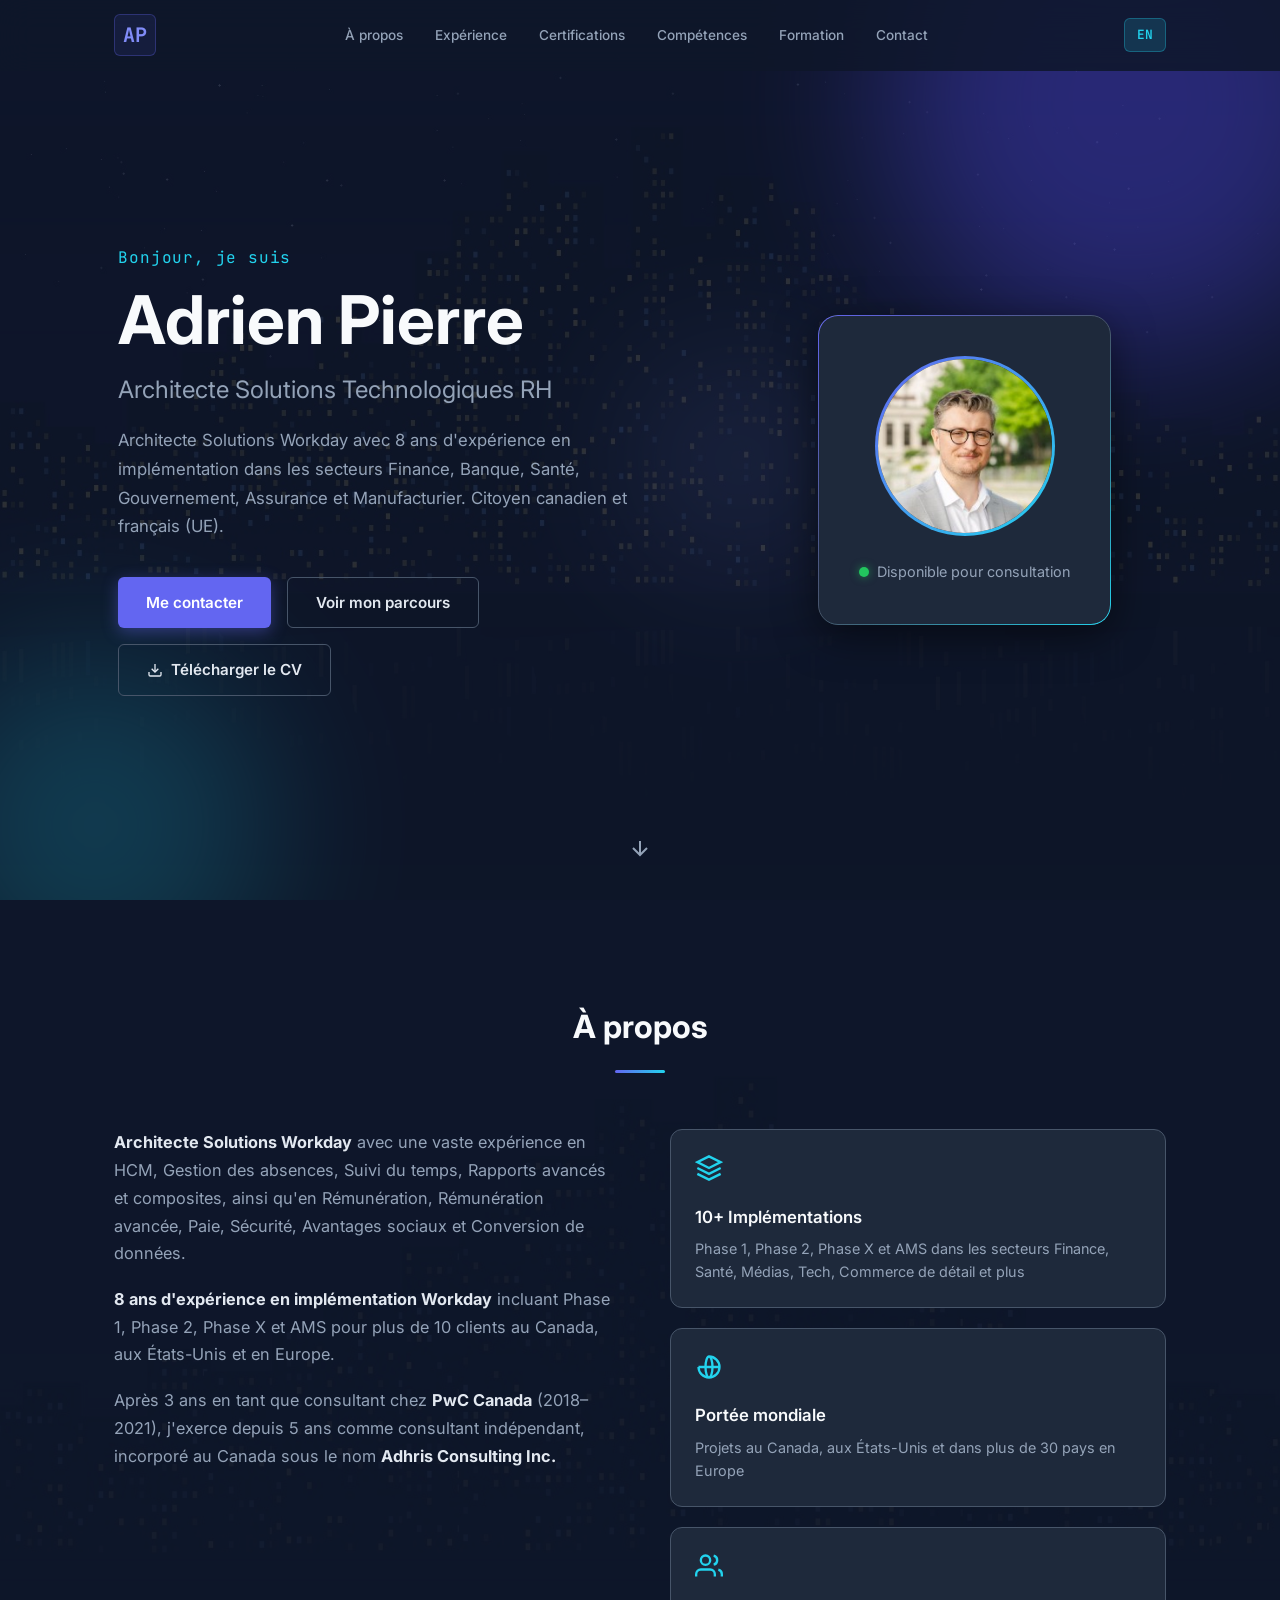
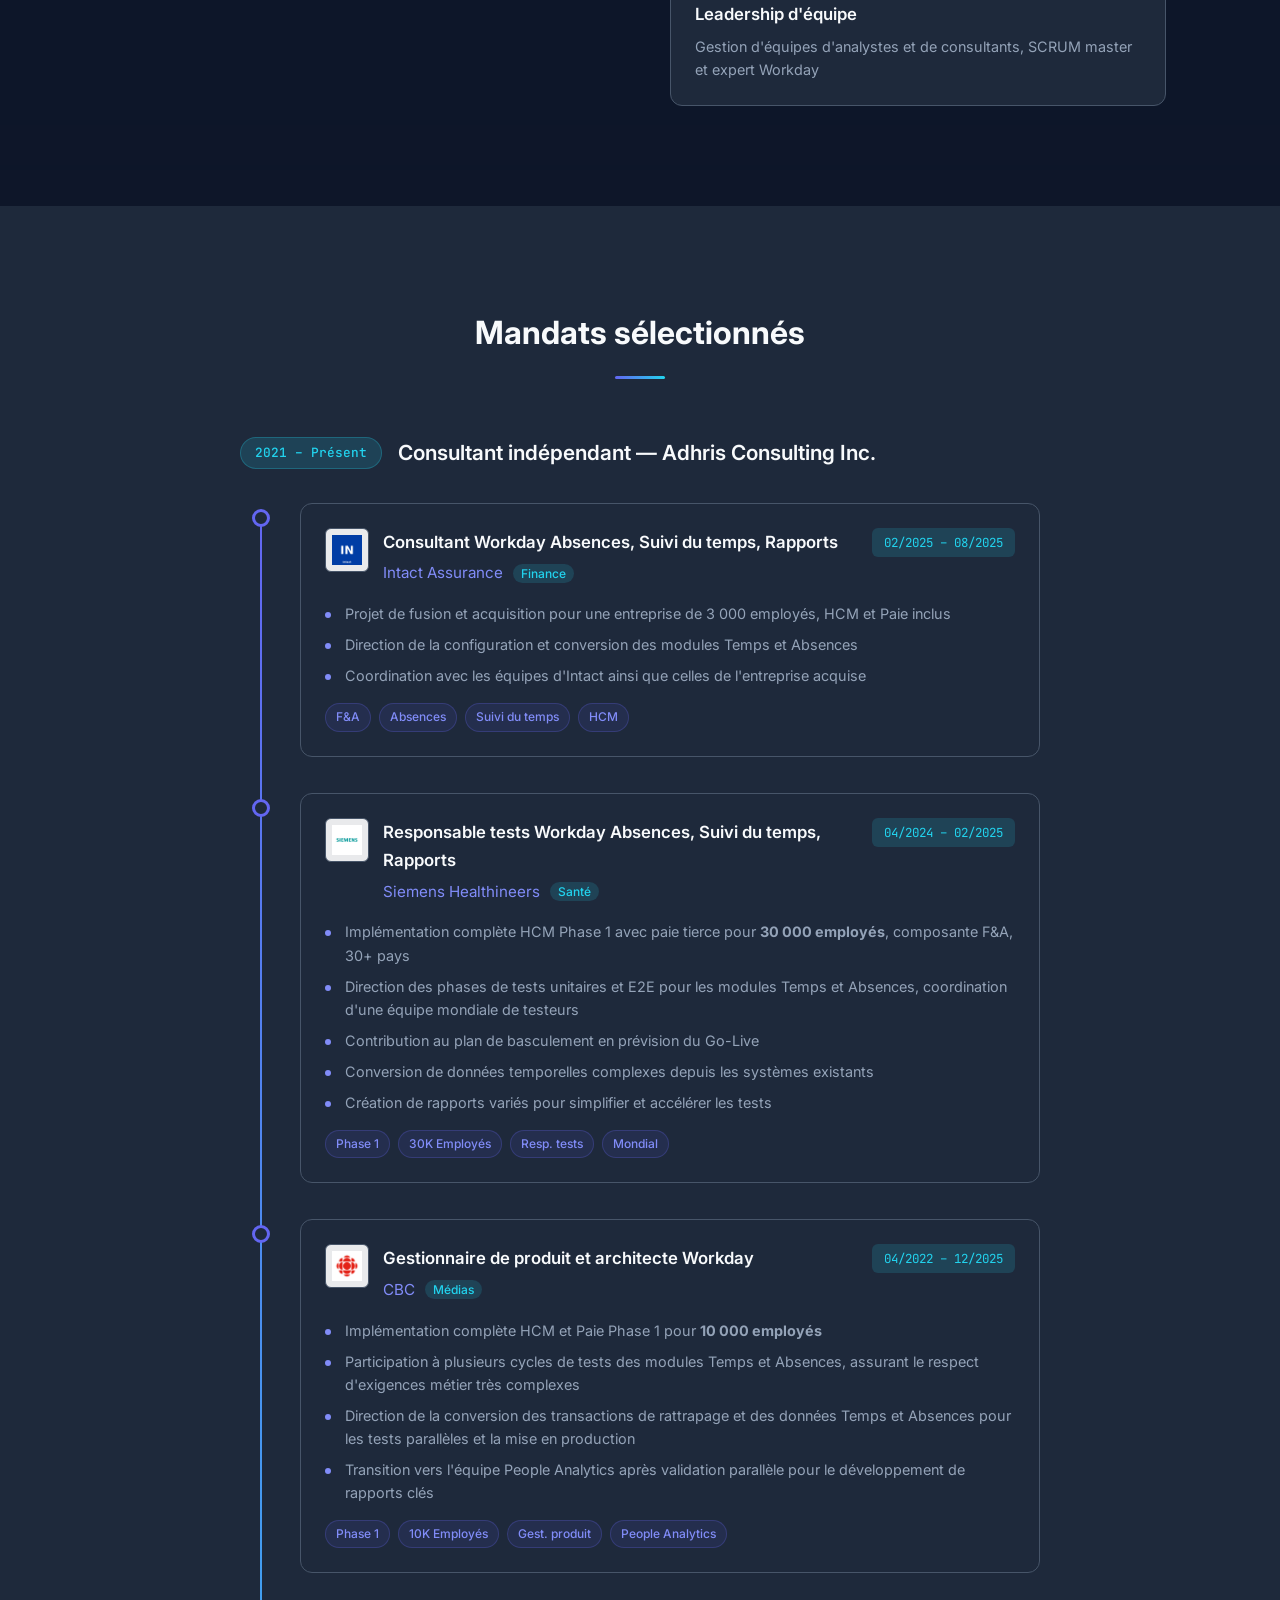
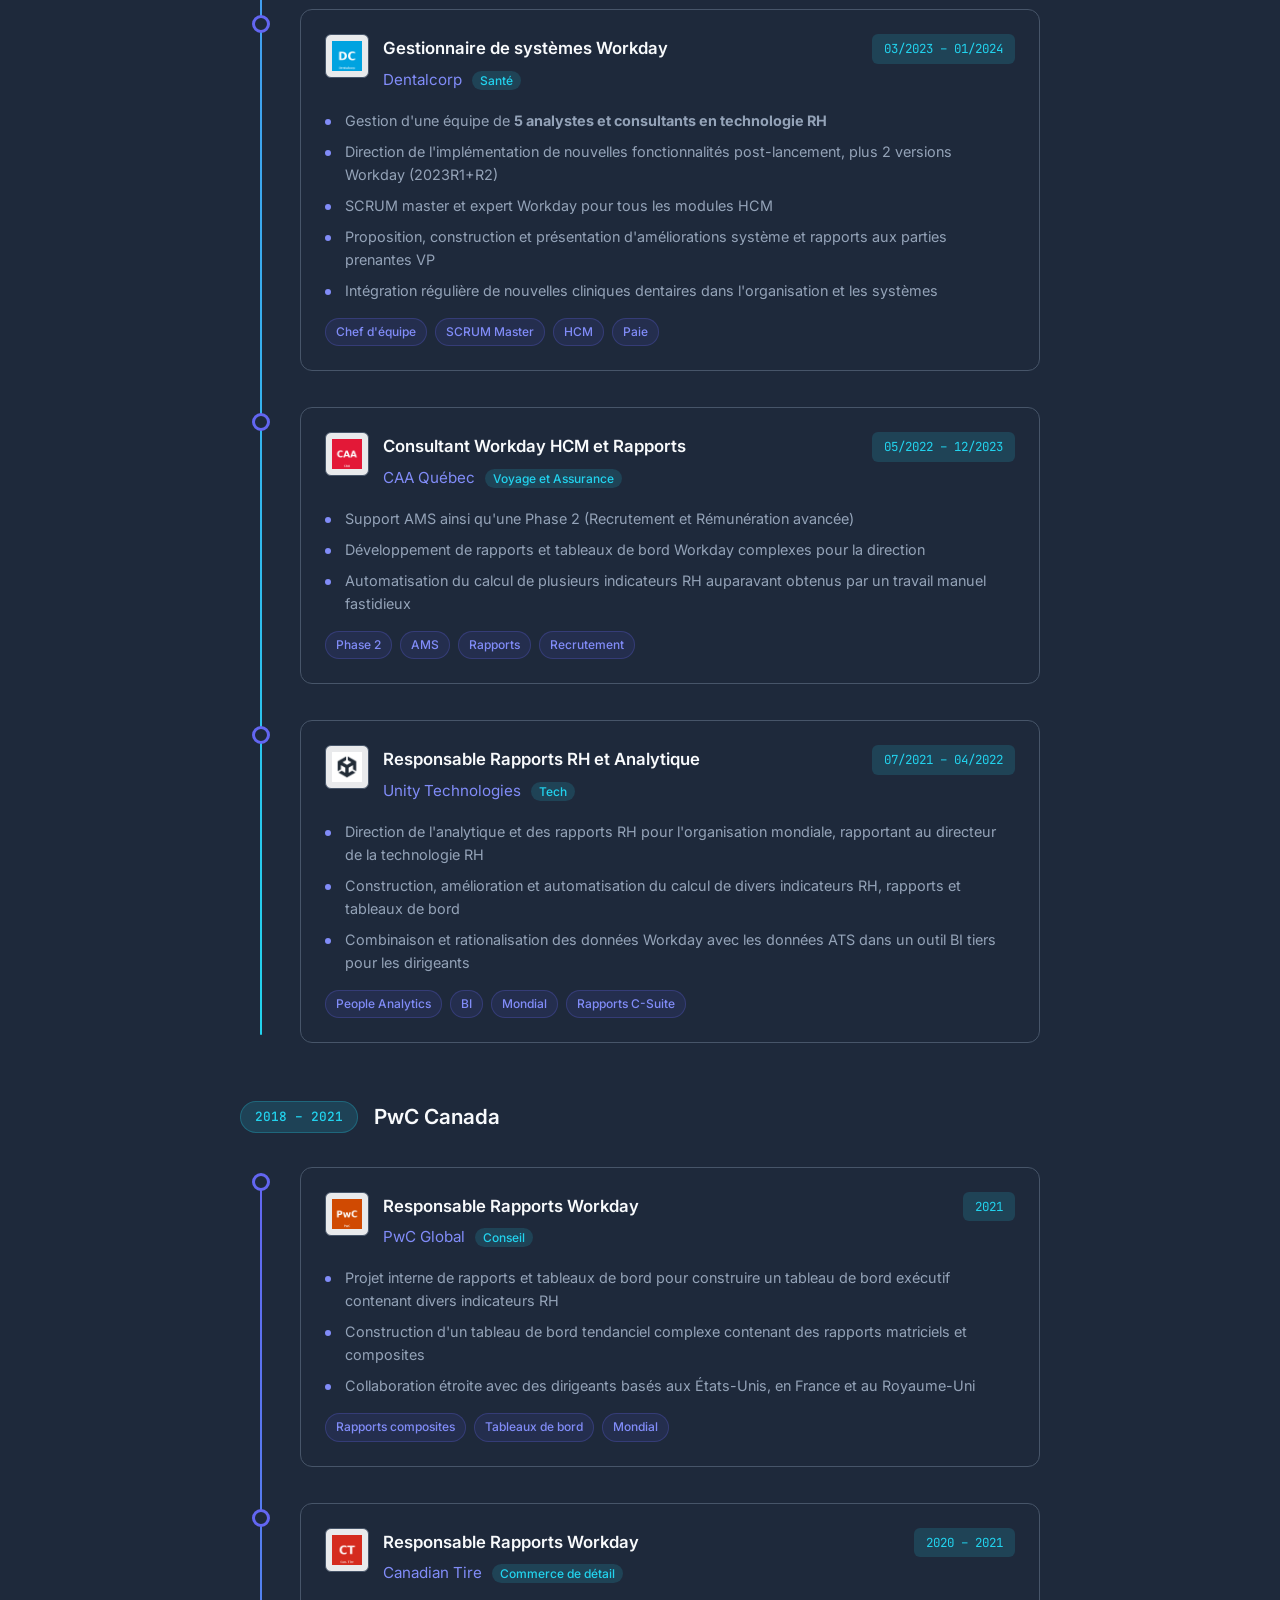
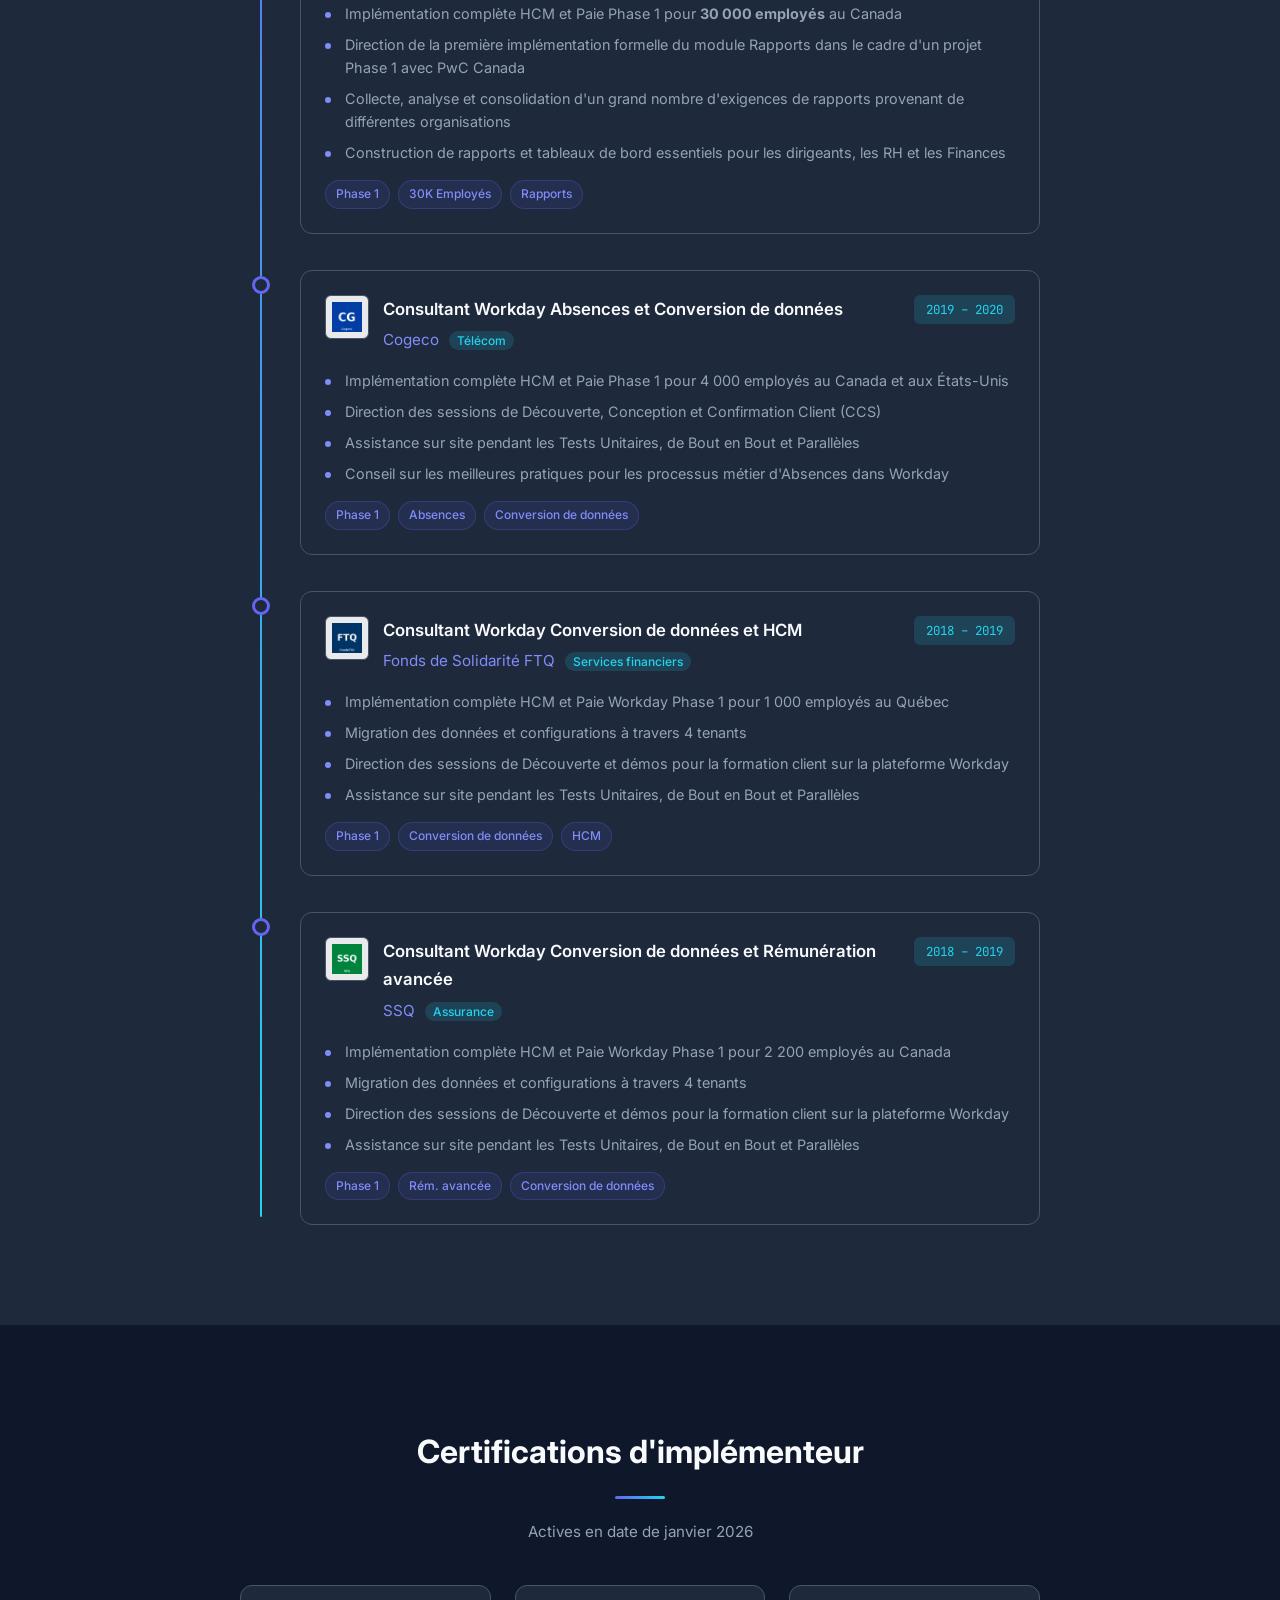
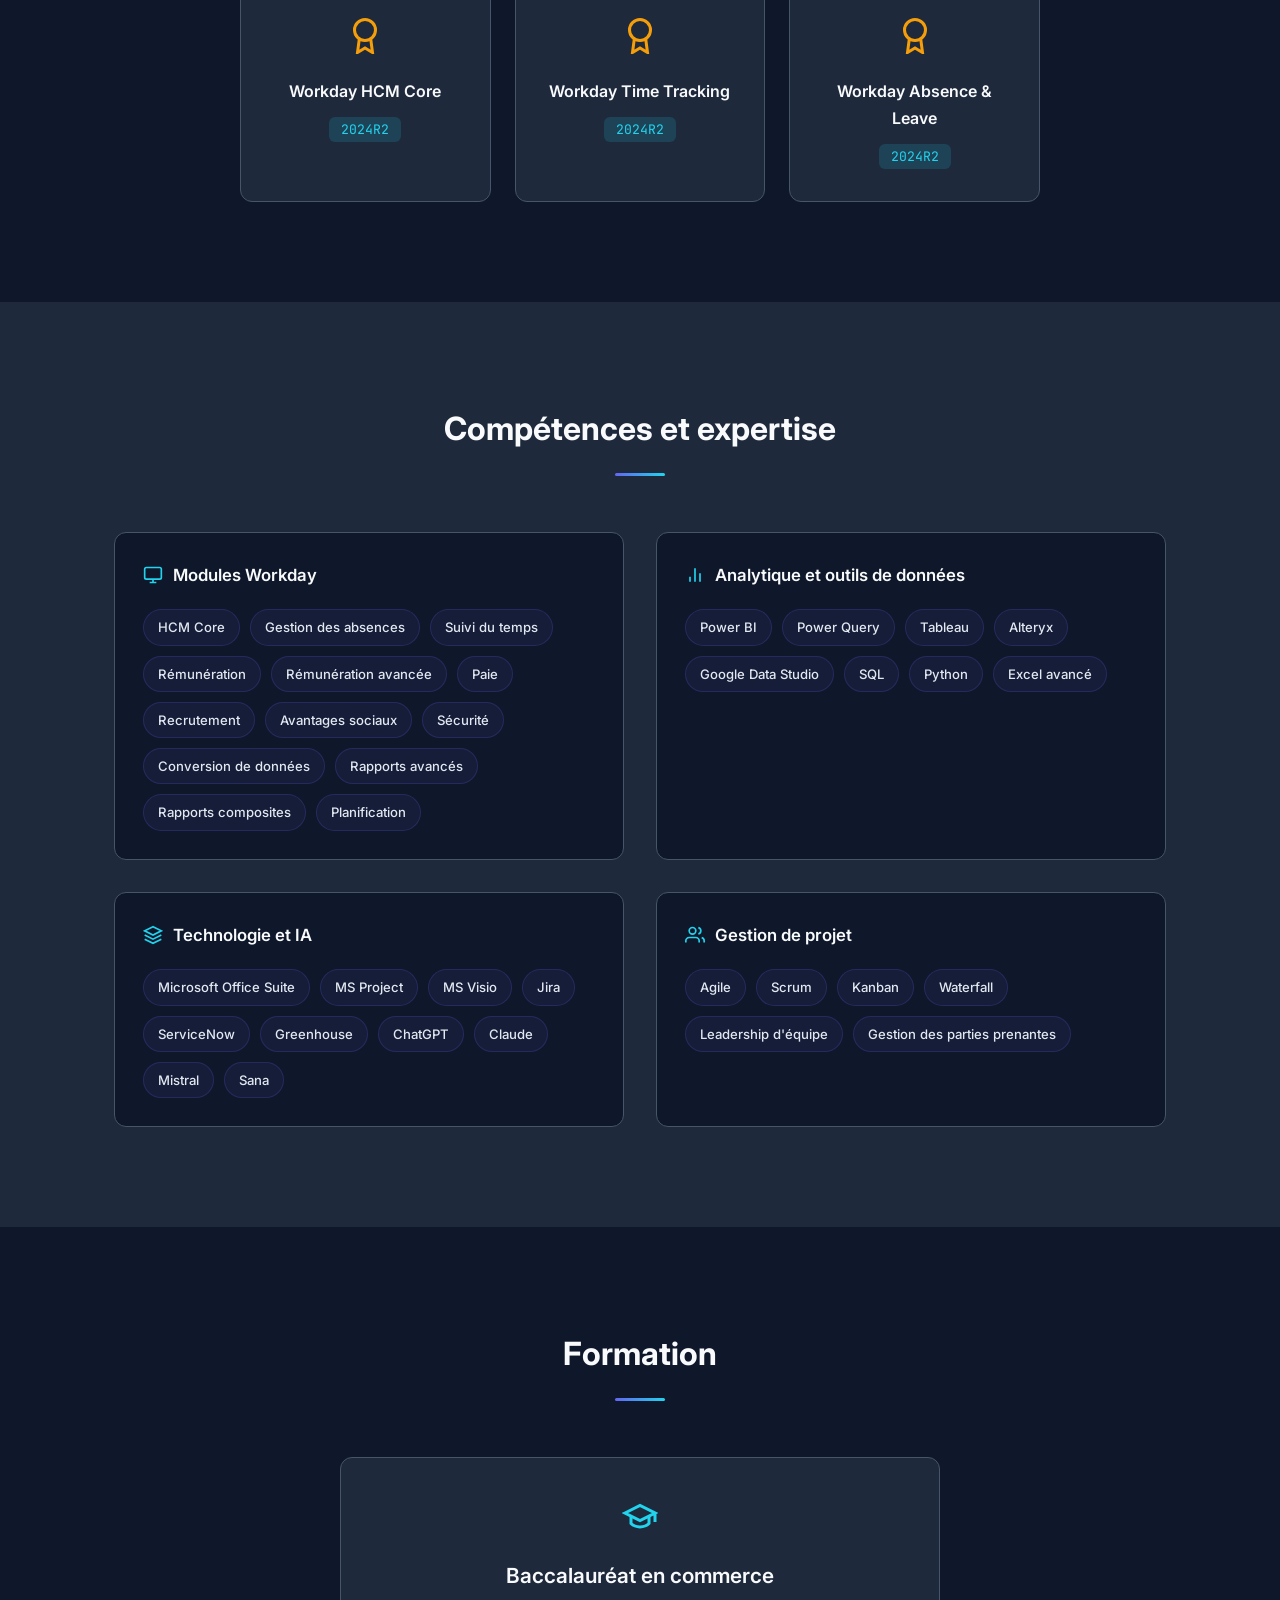
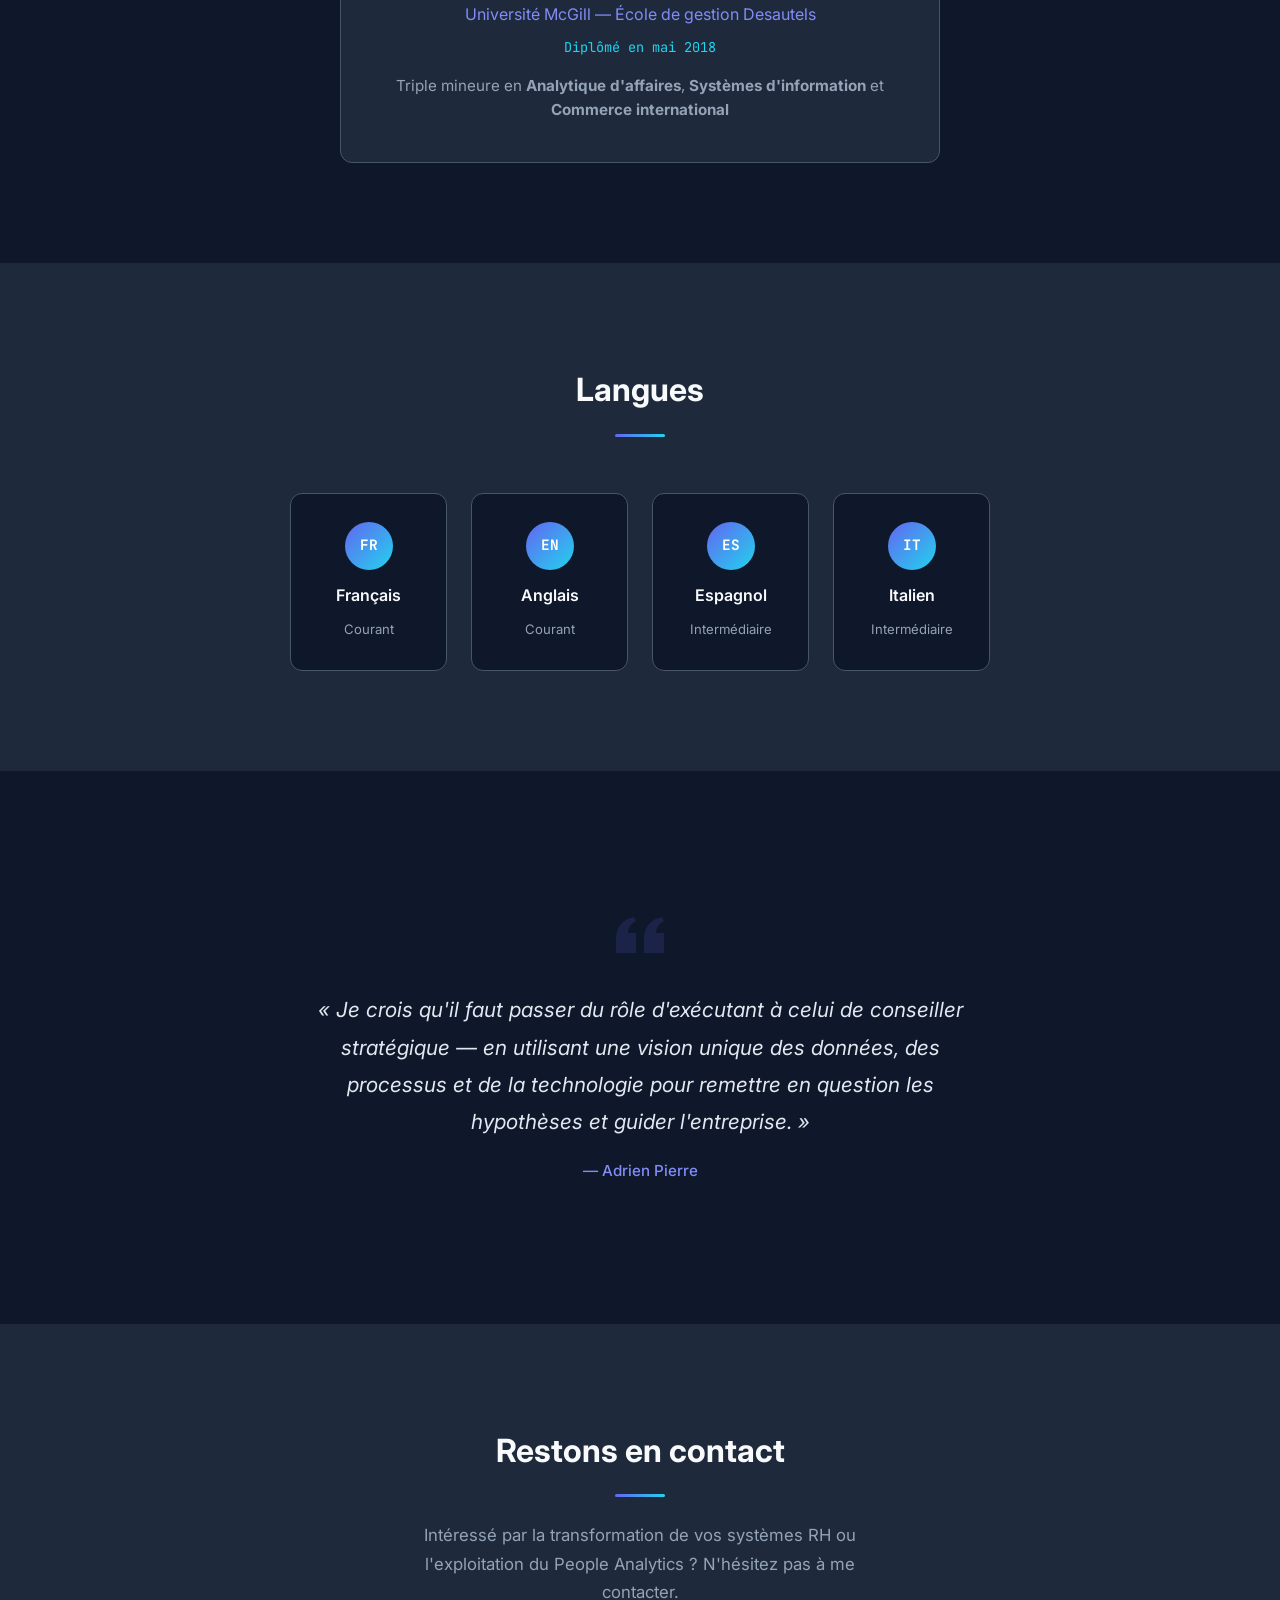
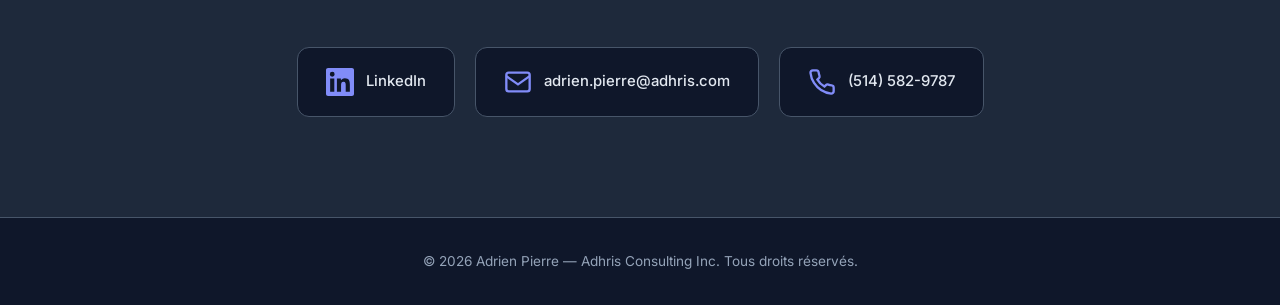
==== index-fr.html @ 7f2cc404 "Add company logos, Montreal backgrounds, and French version 1. Company logos in Selected Mandates se" ====
<!DOCTYPE html>
<html lang="fr">
<head>
    <meta charset="UTF-8">
    <meta name="viewport" content="width=device-width, initial-scale=1.0">
    <title>Adrien Pierre | Architecte Solutions Technologiques RH</title>
    <link rel="preconnect" href="https://fonts.googleapis.com">
    <link rel="preconnect" href="https://fonts.gstatic.com" crossorigin>
    <link href="https://fonts.googleapis.com/css2?family=Inter:wght@300;400;500;600;700&family=JetBrains+Mono:wght@400;500&display=swap" rel="stylesheet">
    <link rel="stylesheet" href="styles.css">
</head>
<body>

    <!-- Navigation -->
    <nav class="navbar" id="navbar">
        <div class="nav-container">
            <a href="#hero" class="nav-logo">AP</a>
            <ul class="nav-links">
                <li><a href="#about">&Agrave; propos</a></li>
                <li><a href="#experience">Exp&eacute;rience</a></li>
                <li><a href="#certifications">Certifications</a></li>
                <li><a href="#skills">Comp&eacute;tences</a></li>
                <li><a href="#education">Formation</a></li>
                <li><a href="#contact">Contact</a></li>
            </ul>
            <a href="index.html" class="lang-switch" title="English version">EN</a>
            <button class="nav-toggle" id="nav-toggle" aria-label="Basculer la navigation">
                <span></span>
                <span></span>
                <span></span>
            </button>
        </div>
    </nav>

    <!-- Hero Section -->
    <section class="hero" id="hero">
        <div class="hero-bg-image"></div>
        <div class="hero-bg-shapes">
            <div class="shape shape-1"></div>
            <div class="shape shape-2"></div>
            <div class="shape shape-3"></div>
        </div>
        <div class="container hero-content">
            <div class="hero-text">
                <p class="hero-greeting">Bonjour, je suis</p>
                <h1 class="hero-name">Adrien Pierre</h1>
                <h2 class="hero-title">Architecte Solutions Technologiques RH</h2>
                <p class="hero-subtitle">Architecte Solutions Workday avec 8 ans d'exp&eacute;rience en impl&eacute;mentation dans les secteurs Finance, Banque, Sant&eacute;, Gouvernement, Assurance et Manufacturier. Citoyen canadien et fran&ccedil;ais (UE).</p>
                <div class="hero-cta">
                    <a href="#contact" class="btn btn-primary">Me contacter</a>
                    <a href="#experience" class="btn btn-outline">Voir mon parcours</a>
                    <a href="Adrien_SA_CV.docx" download class="btn btn-outline">
                        <svg width="16" height="16" viewBox="0 0 24 24" fill="none" stroke="currentColor" stroke-width="2"><path d="M21 15v4a2 2 0 01-2 2H5a2 2 0 01-2-2v-4"/><polyline points="7 10 12 15 17 10"/><line x1="12" y1="15" x2="12" y2="3"/></svg>
                        T&eacute;l&eacute;charger le CV
                    </a>
                </div>
            </div>
            <div class="hero-visual">
                <div class="hero-card">
                    <img src="Adrien_Headshot.jpg" alt="Adrien Pierre" class="hero-photo">
                    <div class="hero-card-info">
                        <span class="status-dot"></span>
                        <span>Disponible pour consultation</span>
                    </div>
                </div>
            </div>
        </div>
        <a href="#about" class="scroll-indicator" aria-label="D&eacute;filer vers le bas">
            <svg width="24" height="24" viewBox="0 0 24 24" fill="none" stroke="currentColor" stroke-width="2">
                <path d="M12 5v14M5 12l7 7 7-7"/>
            </svg>
        </a>
    </section>

    <!-- About Section -->
    <section class="section section-montreal" id="about">
        <div class="section-bg-image about-bg"></div>
        <div class="container">
            <h2 class="section-title">&Agrave; propos</h2>
            <div class="about-grid">
                <div class="about-text">
                    <p><strong>Architecte Solutions Workday</strong> avec une vaste exp&eacute;rience en HCM, Gestion des absences, Suivi du temps, Rapports avanc&eacute;s et composites, ainsi qu'en R&eacute;mun&eacute;ration, R&eacute;mun&eacute;ration avanc&eacute;e, Paie, S&eacute;curit&eacute;, Avantages sociaux et Conversion de donn&eacute;es.</p>
                    <p><strong>8 ans d'exp&eacute;rience en impl&eacute;mentation Workday</strong> incluant Phase 1, Phase 2, Phase X et AMS pour plus de 10 clients au Canada, aux &Eacute;tats-Unis et en Europe.</p>
                    <p>Apr&egrave;s 3 ans en tant que consultant chez <strong>PwC Canada</strong> (2018&ndash;2021), j'exerce depuis 5 ans comme consultant ind&eacute;pendant, incorpor&eacute; au Canada sous le nom <strong>Adhris Consulting Inc.</strong></p>
                </div>
                <div class="about-highlights">
                    <div class="highlight-card">
                        <div class="highlight-icon">
                            <svg width="28" height="28" viewBox="0 0 24 24" fill="none" stroke="currentColor" stroke-width="2"><path d="M12 2L2 7l10 5 10-5-10-5zM2 17l10 5 10-5M2 12l10 5 10-5"/></svg>
                        </div>
                        <h3>10+ Impl&eacute;mentations</h3>
                        <p>Phase 1, Phase 2, Phase X et AMS dans les secteurs Finance, Sant&eacute;, M&eacute;dias, Tech, Commerce de d&eacute;tail et plus</p>
                    </div>
                    <div class="highlight-card">
                        <div class="highlight-icon">
                            <svg width="28" height="28" viewBox="0 0 24 24" fill="none" stroke="currentColor" stroke-width="2"><path d="M21 12a9 9 0 01-9 9m9-9a9 9 0 00-9-9m9 9H3m9 9a9 9 0 01-9-9m9 9c1.66 0 3-4.03 3-9s-1.34-9-3-9m0 18c-1.66 0-3-4.03-3-9s1.34-9 3-9"/></svg>
                        </div>
                        <h3>Port&eacute;e mondiale</h3>
                        <p>Projets au Canada, aux &Eacute;tats-Unis et dans plus de 30 pays en Europe</p>
                    </div>
                    <div class="highlight-card">
                        <div class="highlight-icon">
                            <svg width="28" height="28" viewBox="0 0 24 24" fill="none" stroke="currentColor" stroke-width="2"><path d="M17 21v-2a4 4 0 00-4-4H5a4 4 0 00-4 4v2"/><circle cx="9" cy="7" r="4"/><path d="M23 21v-2a4 4 0 00-3-3.87M16 3.13a4 4 0 010 7.75"/></svg>
                        </div>
                        <h3>Leadership d'&eacute;quipe</h3>
                        <p>Gestion d'&eacute;quipes d'analystes et de consultants, SCRUM master et expert Workday</p>
                    </div>
                </div>
            </div>
        </div>
    </section>

    <!-- Experience Section -->
    <section class="section section-alt" id="experience">
        <div class="container">
            <h2 class="section-title">Mandats s&eacute;lectionn&eacute;s</h2>

            <!-- Independent Consulting -->
            <h3 class="experience-era">
                <span class="era-badge">2021 &ndash; Pr&eacute;sent</span>
                Consultant ind&eacute;pendant &mdash; Adhris Consulting Inc.
            </h3>
            <div class="timeline">

                <div class="timeline-item">
                    <div class="timeline-marker"></div>
                    <div class="timeline-content">
                        <div class="timeline-header">
                            <div class="timeline-header-left">
                                <img src="images/logos/intact.png" alt="Intact Assurance" class="company-logo">
                                <div>
                                    <h3 class="timeline-role">Consultant Workday Absences, Suivi du temps, Rapports</h3>
                                    <p class="timeline-company">Intact Assurance <span class="industry-tag">Finance</span></p>
                                </div>
                            </div>
                            <span class="timeline-date">02/2025 &ndash; 08/2025</span>
                        </div>
                        <ul class="timeline-details">
                            <li>Projet de fusion et acquisition pour une entreprise de 3 000 employ&eacute;s, HCM et Paie inclus</li>
                            <li>Direction de la configuration et conversion des modules Temps et Absences</li>
                            <li>Coordination avec les &eacute;quipes d'Intact ainsi que celles de l'entreprise acquise</li>
                        </ul>
                        <div class="timeline-tags">
                            <span class="tag">F&amp;A</span>
                            <span class="tag">Absences</span>
                            <span class="tag">Suivi du temps</span>
                            <span class="tag">HCM</span>
                        </div>
                    </div>
                </div>

                <div class="timeline-item">
                    <div class="timeline-marker"></div>
                    <div class="timeline-content">
                        <div class="timeline-header">
                            <div class="timeline-header-left">
                                <img src="images/logos/siemens-healthineers.png" alt="Siemens Healthineers" class="company-logo">
                                <div>
                                    <h3 class="timeline-role">Responsable tests Workday Absences, Suivi du temps, Rapports</h3>
                                    <p class="timeline-company">Siemens Healthineers <span class="industry-tag">Sant&eacute;</span></p>
                                </div>
                            </div>
                            <span class="timeline-date">04/2024 &ndash; 02/2025</span>
                        </div>
                        <ul class="timeline-details">
                            <li>Impl&eacute;mentation compl&egrave;te HCM Phase 1 avec paie tierce pour <strong>30 000 employ&eacute;s</strong>, composante F&amp;A, 30+ pays</li>
                            <li>Direction des phases de tests unitaires et E2E pour les modules Temps et Absences, coordination d'une &eacute;quipe mondiale de testeurs</li>
                            <li>Contribution au plan de basculement en pr&eacute;vision du Go-Live</li>
                            <li>Conversion de donn&eacute;es temporelles complexes depuis les syst&egrave;mes existants</li>
                            <li>Cr&eacute;ation de rapports vari&eacute;s pour simplifier et acc&eacute;l&eacute;rer les tests</li>
                        </ul>
                        <div class="timeline-tags">
                            <span class="tag">Phase 1</span>
                            <span class="tag">30K Employ&eacute;s</span>
                            <span class="tag">Resp. tests</span>
                            <span class="tag">Mondial</span>
                        </div>
                    </div>
                </div>

                <div class="timeline-item">
                    <div class="timeline-marker"></div>
                    <div class="timeline-content">
                        <div class="timeline-header">
                            <div class="timeline-header-left">
                                <img src="images/logos/cbc.png" alt="CBC" class="company-logo">
                                <div>
                                    <h3 class="timeline-role">Gestionnaire de produit et architecte Workday</h3>
                                    <p class="timeline-company">CBC <span class="industry-tag">M&eacute;dias</span></p>
                                </div>
                            </div>
                            <span class="timeline-date">04/2022 &ndash; 12/2025</span>
                        </div>
                        <ul class="timeline-details">
                            <li>Impl&eacute;mentation compl&egrave;te HCM et Paie Phase 1 pour <strong>10 000 employ&eacute;s</strong></li>
                            <li>Participation &agrave; plusieurs cycles de tests des modules Temps et Absences, assurant le respect d'exigences m&eacute;tier tr&egrave;s complexes</li>
                            <li>Direction de la conversion des transactions de rattrapage et des donn&eacute;es Temps et Absences pour les tests parall&egrave;les et la mise en production</li>
                            <li>Transition vers l'&eacute;quipe People Analytics apr&egrave;s validation parall&egrave;le pour le d&eacute;veloppement de rapports cl&eacute;s</li>
                        </ul>
                        <div class="timeline-tags">
                            <span class="tag">Phase 1</span>
                            <span class="tag">10K Employ&eacute;s</span>
                            <span class="tag">Gest. produit</span>
                            <span class="tag">People Analytics</span>
                        </div>
                    </div>
                </div>

                <div class="timeline-item">
                    <div class="timeline-marker"></div>
                    <div class="timeline-content">
                        <div class="timeline-header">
                            <div class="timeline-header-left">
                                <img src="images/logos/dentalcorp.png" alt="Dentalcorp" class="company-logo">
                                <div>
                                    <h3 class="timeline-role">Gestionnaire de syst&egrave;mes Workday</h3>
                                    <p class="timeline-company">Dentalcorp <span class="industry-tag">Sant&eacute;</span></p>
                                </div>
                            </div>
                            <span class="timeline-date">03/2023 &ndash; 01/2024</span>
                        </div>
                        <ul class="timeline-details">
                            <li>Gestion d'une &eacute;quipe de <strong>5 analystes et consultants en technologie RH</strong></li>
                            <li>Direction de l'impl&eacute;mentation de nouvelles fonctionnalit&eacute;s post-lancement, plus 2 versions Workday (2023R1+R2)</li>
                            <li>SCRUM master et expert Workday pour tous les modules HCM</li>
                            <li>Proposition, construction et pr&eacute;sentation d'am&eacute;liorations syst&egrave;me et rapports aux parties prenantes VP</li>
                            <li>Int&eacute;gration r&eacute;guli&egrave;re de nouvelles cliniques dentaires dans l'organisation et les syst&egrave;mes</li>
                        </ul>
                        <div class="timeline-tags">
                            <span class="tag">Chef d'&eacute;quipe</span>
                            <span class="tag">SCRUM Master</span>
                            <span class="tag">HCM</span>
                            <span class="tag">Paie</span>
                        </div>
                    </div>
                </div>

                <div class="timeline-item">
                    <div class="timeline-marker"></div>
                    <div class="timeline-content">
                        <div class="timeline-header">
                            <div class="timeline-header-left">
                                <img src="images/logos/caaquebec.png" alt="CAA Qu&eacute;bec" class="company-logo">
                                <div>
                                    <h3 class="timeline-role">Consultant Workday HCM et Rapports</h3>
                                    <p class="timeline-company">CAA Qu&eacute;bec <span class="industry-tag">Voyage et Assurance</span></p>
                                </div>
                            </div>
                            <span class="timeline-date">05/2022 &ndash; 12/2023</span>
                        </div>
                        <ul class="timeline-details">
                            <li>Support AMS ainsi qu'une Phase 2 (Recrutement et R&eacute;mun&eacute;ration avanc&eacute;e)</li>
                            <li>D&eacute;veloppement de rapports et tableaux de bord Workday complexes pour la direction</li>
                            <li>Automatisation du calcul de plusieurs indicateurs RH auparavant obtenus par un travail manuel fastidieux</li>
                        </ul>
                        <div class="timeline-tags">
                            <span class="tag">Phase 2</span>
                            <span class="tag">AMS</span>
                            <span class="tag">Rapports</span>
                            <span class="tag">Recrutement</span>
                        </div>
                    </div>
                </div>

                <div class="timeline-item">
                    <div class="timeline-marker"></div>
                    <div class="timeline-content">
                        <div class="timeline-header">
                            <div class="timeline-header-left">
                                <img src="images/logos/unity.png" alt="Unity Technologies" class="company-logo">
                                <div>
                                    <h3 class="timeline-role">Responsable Rapports RH et Analytique</h3>
                                    <p class="timeline-company">Unity Technologies <span class="industry-tag">Tech</span></p>
                                </div>
                            </div>
                            <span class="timeline-date">07/2021 &ndash; 04/2022</span>
                        </div>
                        <ul class="timeline-details">
                            <li>Direction de l'analytique et des rapports RH pour l'organisation mondiale, rapportant au directeur de la technologie RH</li>
                            <li>Construction, am&eacute;lioration et automatisation du calcul de divers indicateurs RH, rapports et tableaux de bord</li>
                            <li>Combinaison et rationalisation des donn&eacute;es Workday avec les donn&eacute;es ATS dans un outil BI tiers pour les dirigeants</li>
                        </ul>
                        <div class="timeline-tags">
                            <span class="tag">People Analytics</span>
                            <span class="tag">BI</span>
                            <span class="tag">Mondial</span>
                            <span class="tag">Rapports C-Suite</span>
                        </div>
                    </div>
                </div>
            </div>

            <!-- PwC Era -->
            <h3 class="experience-era">
                <span class="era-badge">2018 &ndash; 2021</span>
                PwC Canada
            </h3>
            <div class="timeline">

                <div class="timeline-item">
                    <div class="timeline-marker"></div>
                    <div class="timeline-content">
                        <div class="timeline-header">
                            <div class="timeline-header-left">
                                <img src="images/logos/pwc.png" alt="PwC" class="company-logo">
                                <div>
                                    <h3 class="timeline-role">Responsable Rapports Workday</h3>
                                    <p class="timeline-company">PwC Global <span class="industry-tag">Conseil</span></p>
                                </div>
                            </div>
                            <span class="timeline-date">2021</span>
                        </div>
                        <ul class="timeline-details">
                            <li>Projet interne de rapports et tableaux de bord pour construire un tableau de bord ex&eacute;cutif contenant divers indicateurs RH</li>
                            <li>Construction d'un tableau de bord tendanciel complexe contenant des rapports matriciels et composites</li>
                            <li>Collaboration &eacute;troite avec des dirigeants bas&eacute;s aux &Eacute;tats-Unis, en France et au Royaume-Uni</li>
                        </ul>
                        <div class="timeline-tags">
                            <span class="tag">Rapports composites</span>
                            <span class="tag">Tableaux de bord</span>
                            <span class="tag">Mondial</span>
                        </div>
                    </div>
                </div>

                <div class="timeline-item">
                    <div class="timeline-marker"></div>
                    <div class="timeline-content">
                        <div class="timeline-header">
                            <div class="timeline-header-left">
                                <img src="images/logos/canadiantire.png" alt="Canadian Tire" class="company-logo">
                                <div>
                                    <h3 class="timeline-role">Responsable Rapports Workday</h3>
                                    <p class="timeline-company">Canadian Tire <span class="industry-tag">Commerce de d&eacute;tail</span></p>
                                </div>
                            </div>
                            <span class="timeline-date">2020 &ndash; 2021</span>
                        </div>
                        <ul class="timeline-details">
                            <li>Impl&eacute;mentation compl&egrave;te HCM et Paie Phase 1 pour <strong>30 000 employ&eacute;s</strong> au Canada</li>
                            <li>Direction de la premi&egrave;re impl&eacute;mentation formelle du module Rapports dans le cadre d'un projet Phase 1 avec PwC Canada</li>
                            <li>Collecte, analyse et consolidation d'un grand nombre d'exigences de rapports provenant de diff&eacute;rentes organisations</li>
                            <li>Construction de rapports et tableaux de bord essentiels pour les dirigeants, les RH et les Finances</li>
                        </ul>
                        <div class="timeline-tags">
                            <span class="tag">Phase 1</span>
                            <span class="tag">30K Employ&eacute;s</span>
                            <span class="tag">Rapports</span>
                        </div>
                    </div>
                </div>

                <div class="timeline-item">
                    <div class="timeline-marker"></div>
                    <div class="timeline-content">
                        <div class="timeline-header">
                            <div class="timeline-header-left">
                                <img src="images/logos/cogeco.png" alt="Cogeco" class="company-logo">
                                <div>
                                    <h3 class="timeline-role">Consultant Workday Absences et Conversion de donn&eacute;es</h3>
                                    <p class="timeline-company">Cogeco <span class="industry-tag">T&eacute;l&eacute;com</span></p>
                                </div>
                            </div>
                            <span class="timeline-date">2019 &ndash; 2020</span>
                        </div>
                        <ul class="timeline-details">
                            <li>Impl&eacute;mentation compl&egrave;te HCM et Paie Phase 1 pour 4 000 employ&eacute;s au Canada et aux &Eacute;tats-Unis</li>
                            <li>Direction des sessions de D&eacute;couverte, Conception et Confirmation Client (CCS)</li>
                            <li>Assistance sur site pendant les Tests Unitaires, de Bout en Bout et Parall&egrave;les</li>
                            <li>Conseil sur les meilleures pratiques pour les processus m&eacute;tier d'Absences dans Workday</li>
                        </ul>
                        <div class="timeline-tags">
                            <span class="tag">Phase 1</span>
                            <span class="tag">Absences</span>
                            <span class="tag">Conversion de donn&eacute;es</span>
                        </div>
                    </div>
                </div>

                <div class="timeline-item">
                    <div class="timeline-marker"></div>
                    <div class="timeline-content">
                        <div class="timeline-header">
                            <div class="timeline-header-left">
                                <img src="images/logos/fondsftq.png" alt="Fonds de Solidarit&eacute; FTQ" class="company-logo">
                                <div>
                                    <h3 class="timeline-role">Consultant Workday Conversion de donn&eacute;es et HCM</h3>
                                    <p class="timeline-company">Fonds de Solidarit&eacute; FTQ <span class="industry-tag">Services financiers</span></p>
                                </div>
                            </div>
                            <span class="timeline-date">2018 &ndash; 2019</span>
                        </div>
                        <ul class="timeline-details">
                            <li>Impl&eacute;mentation compl&egrave;te HCM et Paie Workday Phase 1 pour 1 000 employ&eacute;s au Qu&eacute;bec</li>
                            <li>Migration des donn&eacute;es et configurations &agrave; travers 4 tenants</li>
                            <li>Direction des sessions de D&eacute;couverte et d&eacute;mos pour la formation client sur la plateforme Workday</li>
                            <li>Assistance sur site pendant les Tests Unitaires, de Bout en Bout et Parall&egrave;les</li>
                        </ul>
                        <div class="timeline-tags">
                            <span class="tag">Phase 1</span>
                            <span class="tag">Conversion de donn&eacute;es</span>
                            <span class="tag">HCM</span>
                        </div>
                    </div>
                </div>

                <div class="timeline-item">
                    <div class="timeline-marker"></div>
                    <div class="timeline-content">
                        <div class="timeline-header">
                            <div class="timeline-header-left">
                                <img src="images/logos/ssq.png" alt="SSQ" class="company-logo">
                                <div>
                                    <h3 class="timeline-role">Consultant Workday Conversion de donn&eacute;es et R&eacute;mun&eacute;ration avanc&eacute;e</h3>
                                    <p class="timeline-company">SSQ <span class="industry-tag">Assurance</span></p>
                                </div>
                            </div>
                            <span class="timeline-date">2018 &ndash; 2019</span>
                        </div>
                        <ul class="timeline-details">
                            <li>Impl&eacute;mentation compl&egrave;te HCM et Paie Workday Phase 1 pour 2 200 employ&eacute;s au Canada</li>
                            <li>Migration des donn&eacute;es et configurations &agrave; travers 4 tenants</li>
                            <li>Direction des sessions de D&eacute;couverte et d&eacute;mos pour la formation client sur la plateforme Workday</li>
                            <li>Assistance sur site pendant les Tests Unitaires, de Bout en Bout et Parall&egrave;les</li>
                        </ul>
                        <div class="timeline-tags">
                            <span class="tag">Phase 1</span>
                            <span class="tag">R&eacute;m. avanc&eacute;e</span>
                            <span class="tag">Conversion de donn&eacute;es</span>
                        </div>
                    </div>
                </div>

            </div>
        </div>
    </section>

    <!-- Certifications Section -->
    <section class="section" id="certifications">
        <div class="container">
            <h2 class="section-title">Certifications d'impl&eacute;menteur</h2>
            <p class="section-subtitle">Actives en date de janvier 2026</p>
            <div class="cert-grid">
                <div class="cert-card">
                    <div class="cert-icon">
                        <svg width="36" height="36" viewBox="0 0 24 24" fill="none" stroke="currentColor" stroke-width="2"><circle cx="12" cy="8" r="7"/><polyline points="8.21 13.89 7 23 12 20 17 23 15.79 13.88"/></svg>
                    </div>
                    <h3>Workday HCM Core</h3>
                    <span class="cert-version">2024R2</span>
                </div>
                <div class="cert-card">
                    <div class="cert-icon">
                        <svg width="36" height="36" viewBox="0 0 24 24" fill="none" stroke="currentColor" stroke-width="2"><circle cx="12" cy="8" r="7"/><polyline points="8.21 13.89 7 23 12 20 17 23 15.79 13.88"/></svg>
                    </div>
                    <h3>Workday Time Tracking</h3>
                    <span class="cert-version">2024R2</span>
                </div>
                <div class="cert-card">
                    <div class="cert-icon">
                        <svg width="36" height="36" viewBox="0 0 24 24" fill="none" stroke="currentColor" stroke-width="2"><circle cx="12" cy="8" r="7"/><polyline points="8.21 13.89 7 23 12 20 17 23 15.79 13.88"/></svg>
                    </div>
                    <h3>Workday Absence &amp; Leave</h3>
                    <span class="cert-version">2024R2</span>
                </div>
            </div>
        </div>
    </section>

    <!-- Skills Section -->
    <section class="section section-alt" id="skills">
        <div class="container">
            <h2 class="section-title">Comp&eacute;tences et expertise</h2>
            <div class="skills-grid">
                <div class="skill-category">
                    <h3 class="skill-category-title">
                        <svg width="20" height="20" viewBox="0 0 24 24" fill="none" stroke="currentColor" stroke-width="2"><rect x="2" y="3" width="20" height="14" rx="2"/><path d="M8 21h8M12 17v4"/></svg>
                        Modules Workday
                    </h3>
                    <div class="skill-tags">
                        <span class="skill-tag">HCM Core</span>
                        <span class="skill-tag">Gestion des absences</span>
                        <span class="skill-tag">Suivi du temps</span>
                        <span class="skill-tag">R&eacute;mun&eacute;ration</span>
                        <span class="skill-tag">R&eacute;mun&eacute;ration avanc&eacute;e</span>
                        <span class="skill-tag">Paie</span>
                        <span class="skill-tag">Recrutement</span>
                        <span class="skill-tag">Avantages sociaux</span>
                        <span class="skill-tag">S&eacute;curit&eacute;</span>
                        <span class="skill-tag">Conversion de donn&eacute;es</span>
                        <span class="skill-tag">Rapports avanc&eacute;s</span>
                        <span class="skill-tag">Rapports composites</span>
                        <span class="skill-tag">Planification</span>
                    </div>
                </div>

                <div class="skill-category">
                    <h3 class="skill-category-title">
                        <svg width="20" height="20" viewBox="0 0 24 24" fill="none" stroke="currentColor" stroke-width="2"><path d="M18 20V10M12 20V4M6 20v-6"/></svg>
                        Analytique et outils de donn&eacute;es
                    </h3>
                    <div class="skill-tags">
                        <span class="skill-tag">Power BI</span>
                        <span class="skill-tag">Power Query</span>
                        <span class="skill-tag">Tableau</span>
                        <span class="skill-tag">Alteryx</span>
                        <span class="skill-tag">Google Data Studio</span>
                        <span class="skill-tag">SQL</span>
                        <span class="skill-tag">Python</span>
                        <span class="skill-tag">Excel avanc&eacute;</span>
                    </div>
                </div>

                <div class="skill-category">
                    <h3 class="skill-category-title">
                        <svg width="20" height="20" viewBox="0 0 24 24" fill="none" stroke="currentColor" stroke-width="2"><path d="M12 2L2 7l10 5 10-5-10-5zM2 17l10 5 10-5M2 12l10 5 10-5"/></svg>
                        Technologie et IA
                    </h3>
                    <div class="skill-tags">
                        <span class="skill-tag">Microsoft Office Suite</span>
                        <span class="skill-tag">MS Project</span>
                        <span class="skill-tag">MS Visio</span>
                        <span class="skill-tag">Jira</span>
                        <span class="skill-tag">ServiceNow</span>
                        <span class="skill-tag">Greenhouse</span>
                        <span class="skill-tag">ChatGPT</span>
                        <span class="skill-tag">Claude</span>
                        <span class="skill-tag">Mistral</span>
                        <span class="skill-tag">Sana</span>
                    </div>
                </div>

                <div class="skill-category">
                    <h3 class="skill-category-title">
                        <svg width="20" height="20" viewBox="0 0 24 24" fill="none" stroke="currentColor" stroke-width="2"><path d="M17 21v-2a4 4 0 00-4-4H5a4 4 0 00-4 4v2"/><circle cx="9" cy="7" r="4"/><path d="M23 21v-2a4 4 0 00-3-3.87M16 3.13a4 4 0 010 7.75"/></svg>
                        Gestion de projet
                    </h3>
                    <div class="skill-tags">
                        <span class="skill-tag">Agile</span>
                        <span class="skill-tag">Scrum</span>
                        <span class="skill-tag">Kanban</span>
                        <span class="skill-tag">Waterfall</span>
                        <span class="skill-tag">Leadership d'&eacute;quipe</span>
                        <span class="skill-tag">Gestion des parties prenantes</span>
                    </div>
                </div>
            </div>
        </div>
    </section>

    <!-- Education Section -->
    <section class="section" id="education">
        <div class="container">
            <h2 class="section-title">Formation</h2>
            <div class="education-grid education-single">
                <div class="education-card education-card-wide">
                    <div class="education-icon">
                        <svg width="36" height="36" viewBox="0 0 24 24" fill="none" stroke="currentColor" stroke-width="2"><path d="M22 10v6M2 10l10-5 10 5-10 5z"/><path d="M6 12v5c3 3 9 3 12 0v-5"/></svg>
                    </div>
                    <h3>Baccalaur&eacute;at en commerce</h3>
                    <p class="education-school">Universit&eacute; McGill &mdash; &Eacute;cole de gestion Desautels</p>
                    <p class="education-year">Dipl&ocirc;m&eacute; en mai 2018</p>
                    <p class="education-detail">Triple mineure en <strong>Analytique d'affaires</strong>, <strong>Syst&egrave;mes d'information</strong> et <strong>Commerce international</strong></p>
                </div>
            </div>
        </div>
    </section>

    <!-- Languages Section -->
    <section class="section section-alt" id="languages">
        <div class="container">
            <h2 class="section-title">Langues</h2>
            <div class="languages-grid">
                <div class="language-card">
                    <span class="language-flag">FR</span>
                    <h3>Fran&ccedil;ais</h3>
                    <span class="language-level">Courant</span>
                </div>
                <div class="language-card">
                    <span class="language-flag">EN</span>
                    <h3>Anglais</h3>
                    <span class="language-level">Courant</span>
                </div>
                <div class="language-card">
                    <span class="language-flag">ES</span>
                    <h3>Espagnol</h3>
                    <span class="language-level">Interm&eacute;diaire</span>
                </div>
                <div class="language-card">
                    <span class="language-flag">IT</span>
                    <h3>Italien</h3>
                    <span class="language-level">Interm&eacute;diaire</span>
                </div>
            </div>
        </div>
    </section>

    <!-- Philosophy Section -->
    <section class="section" id="philosophy">
        <div class="container">
            <div class="quote-block">
                <svg class="quote-icon" width="48" height="48" viewBox="0 0 24 24" fill="currentColor" opacity="0.15"><path d="M14.017 21v-7.391c0-5.704 3.731-9.57 8.983-10.609l.995 2.151c-2.432.917-3.995 3.638-3.995 5.849h4v10h-9.983zm-14.017 0v-7.391c0-5.704 3.748-9.57 9-10.609l.996 2.151c-2.433.917-3.996 3.638-3.996 5.849h3.983v10h-9.983z"/></svg>
                <blockquote>
                    &laquo; Je crois qu'il faut passer du r&ocirc;le d'ex&eacute;cutant &agrave; celui de conseiller strat&eacute;gique &mdash; en utilisant une vision unique des donn&eacute;es, des processus et de la technologie pour remettre en question les hypoth&egrave;ses et guider l'entreprise. &raquo;
                </blockquote>
                <cite>&mdash; Adrien Pierre</cite>
            </div>
        </div>
    </section>

    <!-- Contact Section -->
    <section class="section section-alt" id="contact">
        <div class="container">
            <h2 class="section-title">Restons en contact</h2>
            <p class="contact-intro">Int&eacute;ress&eacute; par la transformation de vos syst&egrave;mes RH ou l'exploitation du People Analytics ? N'h&eacute;sitez pas &agrave; me contacter.</p>
            <div class="contact-grid">
                <a href="https://www.linkedin.com/in/adripier/" target="_blank" rel="noopener noreferrer" class="contact-card">
                    <svg width="28" height="28" viewBox="0 0 24 24" fill="currentColor"><path d="M20.447 20.452h-3.554v-5.569c0-1.328-.027-3.037-1.852-3.037-1.853 0-2.136 1.445-2.136 2.939v5.667H9.351V9h3.414v1.561h.046c.477-.9 1.637-1.85 3.37-1.85 3.601 0 4.267 2.37 4.267 5.455v6.286zM5.337 7.433a2.062 2.062 0 01-2.063-2.065 2.064 2.064 0 112.063 2.065zm1.782 13.019H3.555V9h3.564v11.452zM22.225 0H1.771C.792 0 0 .774 0 1.729v20.542C0 23.227.792 24 1.771 24h20.451C23.2 24 24 23.227 24 22.271V1.729C24 .774 23.2 0 22.222 0h.003z"/></svg>
                    <span>LinkedIn</span>
                </a>
                <a href="mailto:adrien.pierre@adhris.com" class="contact-card">
                    <svg width="28" height="28" viewBox="0 0 24 24" fill="none" stroke="currentColor" stroke-width="2"><rect x="2" y="4" width="20" height="16" rx="2"/><path d="M22 7l-10 7L2 7"/></svg>
                    <span>adrien.pierre@adhris.com</span>
                </a>
                <a href="tel:+15145829787" class="contact-card">
                    <svg width="28" height="28" viewBox="0 0 24 24" fill="none" stroke="currentColor" stroke-width="2"><path d="M22 16.92v3a2 2 0 01-2.18 2 19.79 19.79 0 01-8.63-3.07 19.5 19.5 0 01-6-6 19.79 19.79 0 01-3.07-8.67A2 2 0 014.11 2h3a2 2 0 012 1.72 12.84 12.84 0 00.7 2.81 2 2 0 01-.45 2.11L8.09 9.91a16 16 0 006 6l1.27-1.27a2 2 0 012.11-.45 12.84 12.84 0 002.81.7A2 2 0 0122 16.92z"/></svg>
                    <span>(514) 582-9787</span>
                </a>
            </div>
        </div>
    </section>

    <!-- Footer -->
    <footer class="footer">
        <div class="container">
            <p>&copy; 2026 Adrien Pierre &mdash; Adhris Consulting Inc. Tous droits r&eacute;serv&eacute;s.</p>
        </div>
    </footer>

    <script src="script.js"></script>
</body>
</html>
---- styles.css ----
/* ========================================
   CSS Variables & Reset
   ======================================== */
:root {
    --color-bg: #0f172a;
    --color-bg-alt: #1e293b;
    --color-surface: #334155;
    --color-border: #475569;
    --color-text: #e2e8f0;
    --color-text-muted: #94a3b8;
    --color-text-heading: #f8fafc;
    --color-primary: #6366f1;
    --color-primary-light: #818cf8;
    --color-primary-dark: #4f46e5;
    --color-accent: #22d3ee;
    --color-accent-glow: rgba(34, 211, 238, 0.15);
    --font-sans: 'Inter', -apple-system, BlinkMacSystemFont, 'Segoe UI', sans-serif;
    --font-mono: 'JetBrains Mono', 'Fira Code', monospace;
    --radius-sm: 6px;
    --radius-md: 12px;
    --radius-lg: 20px;
    --shadow-sm: 0 1px 3px rgba(0,0,0,0.3);
    --shadow-md: 0 4px 20px rgba(0,0,0,0.4);
    --shadow-lg: 0 10px 40px rgba(0,0,0,0.5);
    --transition: 0.3s cubic-bezier(0.4, 0, 0.2, 1);
}

*, *::before, *::after {
    margin: 0;
    padding: 0;
    box-sizing: border-box;
}

html {
    scroll-behavior: smooth;
    scroll-padding-top: 80px;
}

body {
    font-family: var(--font-sans);
    background: var(--color-bg);
    color: var(--color-text);
    line-height: 1.7;
    -webkit-font-smoothing: antialiased;
    -moz-osx-font-smoothing: grayscale;
}

::selection {
    background: var(--color-primary);
    color: white;
}

img { max-width: 100%; display: block; }
a { text-decoration: none; color: inherit; }
ul { list-style: none; }

.container {
    max-width: 1100px;
    margin: 0 auto;
    padding: 0 24px;
}

/* ========================================
   Navigation
   ======================================== */
.navbar {
    position: fixed;
    top: 0;
    left: 0;
    right: 0;
    z-index: 1000;
    background: rgba(15, 23, 42, 0.85);
    backdrop-filter: blur(16px);
    -webkit-backdrop-filter: blur(16px);
    border-bottom: 1px solid transparent;
    transition: var(--transition);
}

.navbar.scrolled {
    border-bottom-color: var(--color-border);
    box-shadow: var(--shadow-sm);
}

.nav-container {
    max-width: 1100px;
    margin: 0 auto;
    padding: 0 24px;
    display: flex;
    align-items: center;
    justify-content: space-between;
    height: 70px;
}

.nav-logo {
    font-family: var(--font-mono);
    font-size: 1.25rem;
    font-weight: 700;
    color: var(--color-primary-light);
    background: rgba(99, 102, 241, 0.1);
    width: 42px;
    height: 42px;
    display: flex;
    align-items: center;
    justify-content: center;
    border-radius: var(--radius-sm);
    border: 1px solid rgba(99, 102, 241, 0.3);
    transition: var(--transition);
}

.nav-logo:hover {
    background: rgba(99, 102, 241, 0.2);
    border-color: var(--color-primary-light);
}

.nav-links {
    display: flex;
    gap: 4px;
}

.nav-links a {
    font-size: 0.85rem;
    font-weight: 500;
    color: var(--color-text-muted);
    padding: 8px 14px;
    border-radius: var(--radius-sm);
    transition: var(--transition);
}

.nav-links a:hover {
    color: var(--color-text);
    background: rgba(255, 255, 255, 0.05);
}

.lang-switch {
    font-family: var(--font-mono);
    font-size: 0.8rem;
    font-weight: 600;
    color: var(--color-accent);
    background: var(--color-accent-glow);
    border: 1px solid rgba(34, 211, 238, 0.3);
    padding: 5px 12px;
    border-radius: var(--radius-sm);
    transition: var(--transition);
    margin-left: 8px;
}

.lang-switch:hover {
    background: rgba(34, 211, 238, 0.25);
    border-color: var(--color-accent);
}

.nav-toggle {
    display: none;
    flex-direction: column;
    gap: 5px;
    background: none;
    border: none;
    cursor: pointer;
    padding: 8px;
}

.nav-toggle span {
    display: block;
    width: 24px;
    height: 2px;
    background: var(--color-text);
    border-radius: 2px;
    transition: var(--transition);
}

/* ========================================
   Hero Section
   ======================================== */
.hero {
    min-height: 100vh;
    display: flex;
    align-items: center;
    justify-content: center;
    position: relative;
    overflow: hidden;
    padding: 100px 0 60px;
}

.hero-bg-image {
    position: absolute;
    inset: 0;
    background: url('images/montreal-hero.jpg') center/cover no-repeat;
    opacity: 0.15;
    z-index: 0;
}

.hero-bg-shapes {
    position: absolute;
    inset: 0;
    overflow: hidden;
    pointer-events: none;
}

.shape {
    position: absolute;
    border-radius: 50%;
    filter: blur(80px);
    opacity: 0.4;
}

.shape-1 {
    width: 500px;
    height: 500px;
    background: var(--color-primary-dark);
    top: -150px;
    right: -100px;
    animation: float 8s ease-in-out infinite;
}

.shape-2 {
    width: 350px;
    height: 350px;
    background: var(--color-accent);
    bottom: -100px;
    left: -80px;
    opacity: 0.2;
    animation: float 10s ease-in-out infinite reverse;
}

.shape-3 {
    width: 200px;
    height: 200px;
    background: var(--color-primary-light);
    top: 40%;
    left: 50%;
    opacity: 0.15;
    animation: float 12s ease-in-out infinite;
}

@keyframes float {
    0%, 100% { transform: translateY(0) scale(1); }
    50% { transform: translateY(-30px) scale(1.05); }
}

.hero-content {
    display: grid;
    grid-template-columns: 1.2fr 0.8fr;
    gap: 60px;
    align-items: center;
    position: relative;
    z-index: 1;
}

.hero-greeting {
    font-family: var(--font-mono);
    font-size: 1rem;
    color: var(--color-accent);
    margin-bottom: 12px;
    letter-spacing: 0.05em;
}

.hero-name {
    font-size: clamp(2.8rem, 6vw, 4.2rem);
    font-weight: 700;
    color: var(--color-text-heading);
    line-height: 1.1;
    margin-bottom: 16px;
}

.hero-title {
    font-size: clamp(1.1rem, 2.5vw, 1.5rem);
    font-weight: 400;
    color: var(--color-text-muted);
    margin-bottom: 20px;
    line-height: 1.4;
}

.hero-title .accent {
    color: var(--color-primary-light);
    font-style: italic;
}

.hero-subtitle {
    font-size: 1.05rem;
    color: var(--color-text-muted);
    max-width: 520px;
    margin-bottom: 36px;
    line-height: 1.7;
}

.hero-cta {
    display: flex;
    gap: 16px;
    flex-wrap: wrap;
}

.btn {
    display: inline-flex;
    align-items: center;
    gap: 8px;
    padding: 12px 28px;
    font-size: 0.95rem;
    font-weight: 600;
    font-family: var(--font-sans);
    border-radius: var(--radius-sm);
    cursor: pointer;
    transition: var(--transition);
    border: none;
}

.btn-primary {
    background: var(--color-primary);
    color: white;
    box-shadow: 0 4px 16px rgba(99, 102, 241, 0.4);
}

.btn-primary:hover {
    background: var(--color-primary-dark);
    box-shadow: 0 6px 24px rgba(99, 102, 241, 0.5);
    transform: translateY(-2px);
}

.btn-outline {
    background: transparent;
    color: var(--color-text);
    border: 1px solid var(--color-border);
}

.btn-outline:hover {
    border-color: var(--color-primary-light);
    color: var(--color-primary-light);
    background: rgba(99, 102, 241, 0.05);
}

/* Hero Visual / Card */
.hero-visual {
    display: flex;
    justify-content: center;
}

.hero-card {
    background: var(--color-bg-alt);
    border: 1px solid var(--color-border);
    border-radius: var(--radius-lg);
    padding: 40px;
    text-align: center;
    box-shadow: var(--shadow-lg);
    position: relative;
}

.hero-card::before {
    content: '';
    position: absolute;
    inset: -1px;
    border-radius: var(--radius-lg);
    padding: 1px;
    background: linear-gradient(135deg, var(--color-primary), transparent 50%, var(--color-accent));
    -webkit-mask: linear-gradient(#fff 0 0) content-box, linear-gradient(#fff 0 0);
    -webkit-mask-composite: xor;
    mask-composite: exclude;
    pointer-events: none;
}

.hero-photo {
    width: 180px;
    height: 180px;
    border-radius: 50%;
    object-fit: cover;
    margin: 0 auto 24px;
    border: 3px solid transparent;
    background: linear-gradient(var(--color-bg-alt), var(--color-bg-alt)) padding-box,
                linear-gradient(135deg, var(--color-primary), var(--color-accent)) border-box;
}

.hero-avatar {
    width: 120px;
    height: 120px;
    border-radius: 50%;
    background: linear-gradient(135deg, var(--color-primary), var(--color-accent));
    display: flex;
    align-items: center;
    justify-content: center;
    font-size: 2.5rem;
    font-weight: 700;
    color: white;
    margin: 0 auto 24px;
    font-family: var(--font-mono);
}

.hero-card-info {
    display: flex;
    align-items: center;
    justify-content: center;
    gap: 8px;
    font-size: 0.9rem;
    color: var(--color-text-muted);
}

.status-dot {
    width: 10px;
    height: 10px;
    border-radius: 50%;
    background: #22c55e;
    box-shadow: 0 0 8px rgba(34, 197, 94, 0.6);
    animation: pulse 2s infinite;
}

@keyframes pulse {
    0%, 100% { opacity: 1; }
    50% { opacity: 0.5; }
}

.scroll-indicator {
    position: absolute;
    bottom: 32px;
    left: 50%;
    transform: translateX(-50%);
    color: var(--color-text-muted);
    animation: bounce 2s ease-in-out infinite;
}

@keyframes bounce {
    0%, 100% { transform: translateX(-50%) translateY(0); }
    50% { transform: translateX(-50%) translateY(8px); }
}

/* ========================================
   Sections
   ======================================== */
.section {
    padding: 100px 0;
}

.section-alt {
    background: var(--color-bg-alt);
}

.section-title {
    font-size: 2rem;
    font-weight: 700;
    color: var(--color-text-heading);
    margin-bottom: 56px;
    text-align: center;
    position: relative;
}

.section-title::after {
    content: '';
    display: block;
    width: 50px;
    height: 3px;
    background: linear-gradient(90deg, var(--color-primary), var(--color-accent));
    border-radius: 2px;
    margin: 16px auto 0;
}

.section-subtitle {
    text-align: center;
    font-size: 0.95rem;
    color: var(--color-text-muted);
    margin: -36px 0 40px;
}

/* ========================================
   Montreal Background Sections
   ======================================== */
.section-montreal {
    position: relative;
}

.section-bg-image {
    position: absolute;
    inset: 0;
    background-size: cover;
    background-position: center;
    background-repeat: no-repeat;
    opacity: 0.07;
    z-index: 0;
    pointer-events: none;
}

.section-montreal .container {
    position: relative;
    z-index: 1;
}

.about-bg {
    background-image: url('images/montreal-about.jpg');
}

/* ========================================
   About Section
   ======================================== */
.about-grid {
    display: grid;
    grid-template-columns: 1fr 1fr;
    gap: 60px;
    align-items: start;
}

.about-text p {
    margin-bottom: 18px;
    color: var(--color-text-muted);
    font-size: 1.02rem;
}

.about-text strong {
    color: var(--color-text);
}

.about-text em {
    color: var(--color-primary-light);
    font-style: italic;
}

.about-highlights {
    display: flex;
    flex-direction: column;
    gap: 20px;
}

.highlight-card {
    background: var(--color-bg-alt);
    border: 1px solid var(--color-border);
    border-radius: var(--radius-md);
    padding: 24px;
    transition: var(--transition);
}

.highlight-card:hover {
    border-color: var(--color-primary);
    transform: translateY(-2px);
    box-shadow: var(--shadow-md);
}

.highlight-icon {
    color: var(--color-accent);
    margin-bottom: 12px;
}

.highlight-card h3 {
    font-size: 1.05rem;
    font-weight: 600;
    color: var(--color-text-heading);
    margin-bottom: 6px;
}

.highlight-card p {
    font-size: 0.9rem;
    color: var(--color-text-muted);
    line-height: 1.6;
}

/* ========================================
   Experience Era Headers
   ======================================== */
.experience-era {
    font-size: 1.3rem;
    font-weight: 600;
    color: var(--color-text-heading);
    margin-bottom: 32px;
    margin-top: 56px;
    max-width: 800px;
    margin-left: auto;
    margin-right: auto;
    display: flex;
    align-items: center;
    gap: 16px;
    flex-wrap: wrap;
}

.experience-era:first-of-type {
    margin-top: 0;
}

.era-badge {
    font-family: var(--font-mono);
    font-size: 0.8rem;
    font-weight: 500;
    color: var(--color-accent);
    background: var(--color-accent-glow);
    border: 1px solid rgba(34, 211, 238, 0.25);
    padding: 4px 14px;
    border-radius: 20px;
    white-space: nowrap;
}

/* ========================================
   Timeline / Experience
   ======================================== */
.timeline {
    position: relative;
    max-width: 800px;
    margin: 0 auto 0;
}

.timeline::before {
    content: '';
    position: absolute;
    left: 20px;
    top: 8px;
    bottom: 8px;
    width: 2px;
    background: linear-gradient(to bottom, var(--color-primary), var(--color-accent));
    border-radius: 2px;
}

.timeline-item {
    position: relative;
    padding-left: 60px;
    margin-bottom: 36px;
}

.timeline-item:last-child {
    margin-bottom: 0;
}

.timeline-marker {
    position: absolute;
    left: 12px;
    top: 6px;
    width: 18px;
    height: 18px;
    border-radius: 50%;
    background: var(--color-bg);
    border: 3px solid var(--color-primary);
    z-index: 1;
    transition: var(--transition);
}

.section-alt .timeline-marker {
    background: var(--color-bg-alt);
}

.timeline-item:hover .timeline-marker {
    background: var(--color-primary);
    box-shadow: 0 0 12px rgba(99, 102, 241, 0.5);
}

.timeline-content {
    background: var(--color-bg);
    border: 1px solid var(--color-border);
    border-radius: var(--radius-md);
    padding: 24px;
    transition: var(--transition);
}

.section-alt .timeline-content {
    background: var(--color-bg-alt);
}

.timeline-item:hover .timeline-content {
    border-color: var(--color-primary);
    box-shadow: var(--shadow-md);
}

.timeline-header {
    display: flex;
    justify-content: space-between;
    align-items: flex-start;
    margin-bottom: 16px;
    flex-wrap: wrap;
    gap: 8px;
}

.timeline-header-left {
    display: flex;
    align-items: flex-start;
    gap: 14px;
    flex: 1;
    min-width: 0;
}

.company-logo {
    width: 44px;
    height: 44px;
    border-radius: var(--radius-sm);
    object-fit: contain;
    background: rgba(255, 255, 255, 0.9);
    padding: 6px;
    flex-shrink: 0;
    border: 1px solid var(--color-border);
}

.timeline-role {
    font-size: 1.05rem;
    font-weight: 600;
    color: var(--color-text-heading);
}

.timeline-company {
    font-size: 0.95rem;
    color: var(--color-primary-light);
    margin-top: 4px;
}

.industry-tag {
    font-size: 0.75rem;
    font-weight: 500;
    color: var(--color-accent);
    background: var(--color-accent-glow);
    padding: 2px 8px;
    border-radius: 10px;
    margin-left: 6px;
    vertical-align: middle;
}

.timeline-date {
    font-family: var(--font-mono);
    font-size: 0.78rem;
    color: var(--color-accent);
    background: var(--color-accent-glow);
    padding: 4px 12px;
    border-radius: var(--radius-sm);
    white-space: nowrap;
}

.timeline-details {
    list-style: none;
    margin-bottom: 16px;
}

.timeline-details li {
    position: relative;
    padding-left: 20px;
    margin-bottom: 8px;
    font-size: 0.9rem;
    color: var(--color-text-muted);
    line-height: 1.6;
}

.timeline-details li::before {
    content: '';
    position: absolute;
    left: 0;
    top: 10px;
    width: 6px;
    height: 6px;
    border-radius: 50%;
    background: var(--color-primary-light);
}

.timeline-tags {
    display: flex;
    flex-wrap: wrap;
    gap: 8px;
}

.tag {
    font-size: 0.75rem;
    font-weight: 500;
    color: var(--color-primary-light);
    background: rgba(99, 102, 241, 0.1);
    border: 1px solid rgba(99, 102, 241, 0.25);
    padding: 3px 10px;
    border-radius: 20px;
}

/* ========================================
   Certifications Section
   ======================================== */
.cert-grid {
    display: grid;
    grid-template-columns: repeat(3, 1fr);
    gap: 24px;
    max-width: 800px;
    margin: 0 auto;
}

.cert-card {
    background: var(--color-bg-alt);
    border: 1px solid var(--color-border);
    border-radius: var(--radius-md);
    padding: 32px 24px;
    text-align: center;
    transition: var(--transition);
    position: relative;
}

.cert-card:hover {
    border-color: var(--color-primary);
    transform: translateY(-4px);
    box-shadow: var(--shadow-md);
}

.cert-icon {
    color: #f59e0b;
    margin-bottom: 16px;
}

.cert-card h3 {
    font-size: 1rem;
    font-weight: 600;
    color: var(--color-text-heading);
    margin-bottom: 10px;
}

.cert-version {
    font-family: var(--font-mono);
    font-size: 0.82rem;
    color: var(--color-accent);
    background: var(--color-accent-glow);
    padding: 4px 12px;
    border-radius: var(--radius-sm);
}

/* ========================================
   Skills Section (tag-based)
   ======================================== */
.skills-grid {
    display: grid;
    grid-template-columns: 1fr 1fr;
    gap: 32px;
}

.skill-category {
    background: var(--color-bg);
    border: 1px solid var(--color-border);
    border-radius: var(--radius-md);
    padding: 28px;
    transition: var(--transition);
}

.section-alt .skill-category {
    background: var(--color-bg);
}

.skill-category:hover {
    border-color: var(--color-primary);
}

.skill-category-title {
    display: flex;
    align-items: center;
    gap: 10px;
    font-size: 1.05rem;
    font-weight: 600;
    color: var(--color-text-heading);
    margin-bottom: 20px;
}

.skill-category-title svg {
    color: var(--color-accent);
    flex-shrink: 0;
}

.skill-tags {
    display: flex;
    flex-wrap: wrap;
    gap: 10px;
}

.skill-tag {
    font-size: 0.82rem;
    font-weight: 500;
    color: var(--color-text);
    background: rgba(99, 102, 241, 0.08);
    border: 1px solid rgba(99, 102, 241, 0.2);
    padding: 6px 14px;
    border-radius: 20px;
    transition: var(--transition);
}

.skill-tag:hover {
    background: rgba(99, 102, 241, 0.15);
    border-color: var(--color-primary-light);
    color: var(--color-primary-light);
}

/* ========================================
   Education Section
   ======================================== */
.education-grid {
    display: grid;
    grid-template-columns: repeat(3, 1fr);
    gap: 24px;
}

.education-single {
    grid-template-columns: 1fr;
    max-width: 600px;
    margin: 0 auto;
}

.education-card {
    background: var(--color-bg-alt);
    border: 1px solid var(--color-border);
    border-radius: var(--radius-md);
    padding: 32px 24px;
    text-align: center;
    transition: var(--transition);
}

.education-card:hover {
    border-color: var(--color-primary);
    transform: translateY(-4px);
    box-shadow: var(--shadow-md);
}

.education-card-wide {
    padding: 40px 48px;
}

.education-icon {
    color: var(--color-accent);
    margin-bottom: 16px;
}

.education-card h3 {
    font-size: 1.3rem;
    font-weight: 600;
    color: var(--color-text-heading);
    margin-bottom: 8px;
}

.education-school {
    font-size: 1rem;
    color: var(--color-primary-light);
    margin-bottom: 8px;
}

.education-year {
    font-family: var(--font-mono);
    font-size: 0.85rem;
    color: var(--color-accent);
    margin-bottom: 14px;
}

.education-detail {
    font-size: 0.95rem;
    color: var(--color-text-muted);
    line-height: 1.6;
}

/* ========================================
   Languages Section
   ======================================== */
.languages-grid {
    display: grid;
    grid-template-columns: repeat(4, 1fr);
    gap: 24px;
    max-width: 700px;
    margin: 0 auto;
}

.language-card {
    background: var(--color-bg);
    border: 1px solid var(--color-border);
    border-radius: var(--radius-md);
    padding: 28px 20px;
    text-align: center;
    transition: var(--transition);
}

.language-card:hover {
    border-color: var(--color-primary);
    transform: translateY(-4px);
    box-shadow: var(--shadow-md);
}

.language-flag {
    display: inline-flex;
    align-items: center;
    justify-content: center;
    width: 48px;
    height: 48px;
    border-radius: 50%;
    background: linear-gradient(135deg, var(--color-primary), var(--color-accent));
    color: white;
    font-weight: 700;
    font-size: 0.9rem;
    font-family: var(--font-mono);
    margin-bottom: 12px;
}

.language-card h3 {
    font-size: 1rem;
    font-weight: 600;
    color: var(--color-text-heading);
    margin-bottom: 6px;
}

.language-level {
    font-size: 0.82rem;
    color: var(--color-text-muted);
}

/* ========================================
   Quote / Philosophy
   ======================================== */
.quote-block {
    max-width: 700px;
    margin: 0 auto;
    text-align: center;
    position: relative;
    padding: 40px 0;
}

.quote-icon {
    color: var(--color-primary);
}

blockquote {
    font-size: 1.3rem;
    font-weight: 400;
    color: var(--color-text);
    line-height: 1.8;
    font-style: italic;
    margin: 24px 0 16px;
}

cite {
    font-size: 0.95rem;
    color: var(--color-primary-light);
    font-style: normal;
    font-weight: 500;
}

/* ========================================
   Contact Section
   ======================================== */
.contact-intro {
    text-align: center;
    font-size: 1.05rem;
    color: var(--color-text-muted);
    max-width: 500px;
    margin: -32px auto 40px;
}

.contact-grid {
    display: flex;
    justify-content: center;
    gap: 20px;
    flex-wrap: wrap;
}

.contact-card {
    display: flex;
    align-items: center;
    gap: 12px;
    background: var(--color-bg);
    border: 1px solid var(--color-border);
    border-radius: var(--radius-md);
    padding: 20px 28px;
    font-weight: 500;
    font-size: 0.93rem;
    color: var(--color-text);
    transition: var(--transition);
}

.contact-card:hover {
    border-color: var(--color-primary);
    background: rgba(99, 102, 241, 0.05);
    transform: translateY(-2px);
    box-shadow: var(--shadow-md);
}

.contact-card svg {
    color: var(--color-primary-light);
    flex-shrink: 0;
}

/* ========================================
   Footer
   ======================================== */
.footer {
    padding: 32px 0;
    text-align: center;
    border-top: 1px solid var(--color-border);
}

.footer p {
    font-size: 0.85rem;
    color: var(--color-text-muted);
}

/* ========================================
   Animations (on scroll)
   ======================================== */
.fade-in {
    opacity: 0;
    transform: translateY(24px);
    transition: opacity 0.6s ease, transform 0.6s ease;
}

.fade-in.visible {
    opacity: 1;
    transform: translateY(0);
}

/* ========================================
   Responsive Design
   ======================================== */
@media (max-width: 900px) {
    .hero-content {
        grid-template-columns: 1fr;
        text-align: center;
        gap: 40px;
    }

    .hero-subtitle {
        margin-left: auto;
        margin-right: auto;
    }

    .hero-cta {
        justify-content: center;
    }

    .about-grid {
        grid-template-columns: 1fr;
        gap: 40px;
    }

    .skills-grid {
        grid-template-columns: 1fr;
    }

    .education-grid {
        grid-template-columns: 1fr;
        max-width: 400px;
        margin: 0 auto;
    }

    .cert-grid {
        grid-template-columns: 1fr;
        max-width: 320px;
    }

    .languages-grid {
        grid-template-columns: repeat(2, 1fr);
    }
}

@media (max-width: 640px) {
    .nav-links {
        display: none;
        position: absolute;
        top: 70px;
        left: 0;
        right: 0;
        background: rgba(15, 23, 42, 0.98);
        backdrop-filter: blur(16px);
        flex-direction: column;
        padding: 16px;
        border-bottom: 1px solid var(--color-border);
    }

    .nav-links.active {
        display: flex;
    }

    .nav-toggle {
        display: flex;
    }

    .nav-toggle.active span:nth-child(1) {
        transform: rotate(45deg) translate(5px, 5px);
    }

    .nav-toggle.active span:nth-child(2) {
        opacity: 0;
    }

    .nav-toggle.active span:nth-child(3) {
        transform: rotate(-45deg) translate(5px, -5px);
    }

    .section {
        padding: 60px 0;
    }

    .section-title {
        font-size: 1.6rem;
        margin-bottom: 40px;
    }

    .timeline::before {
        left: 14px;
    }

    .timeline-item {
        padding-left: 48px;
    }

    .timeline-marker {
        left: 6px;
        width: 16px;
        height: 16px;
    }

    .timeline-header {
        flex-direction: column;
    }

    .experience-era {
        flex-direction: column;
        align-items: flex-start;
        font-size: 1.1rem;
    }

    blockquote {
        font-size: 1.1rem;
    }

    .hero-card {
        padding: 28px;
    }

    .hero-photo {
        width: 140px;
        height: 140px;
    }

    .languages-grid {
        grid-template-columns: repeat(2, 1fr);
        gap: 16px;
    }

    .education-card-wide {
        padding: 28px 20px;
    }

    .contact-card {
        padding: 16px 20px;
        font-size: 0.85rem;
    }
}
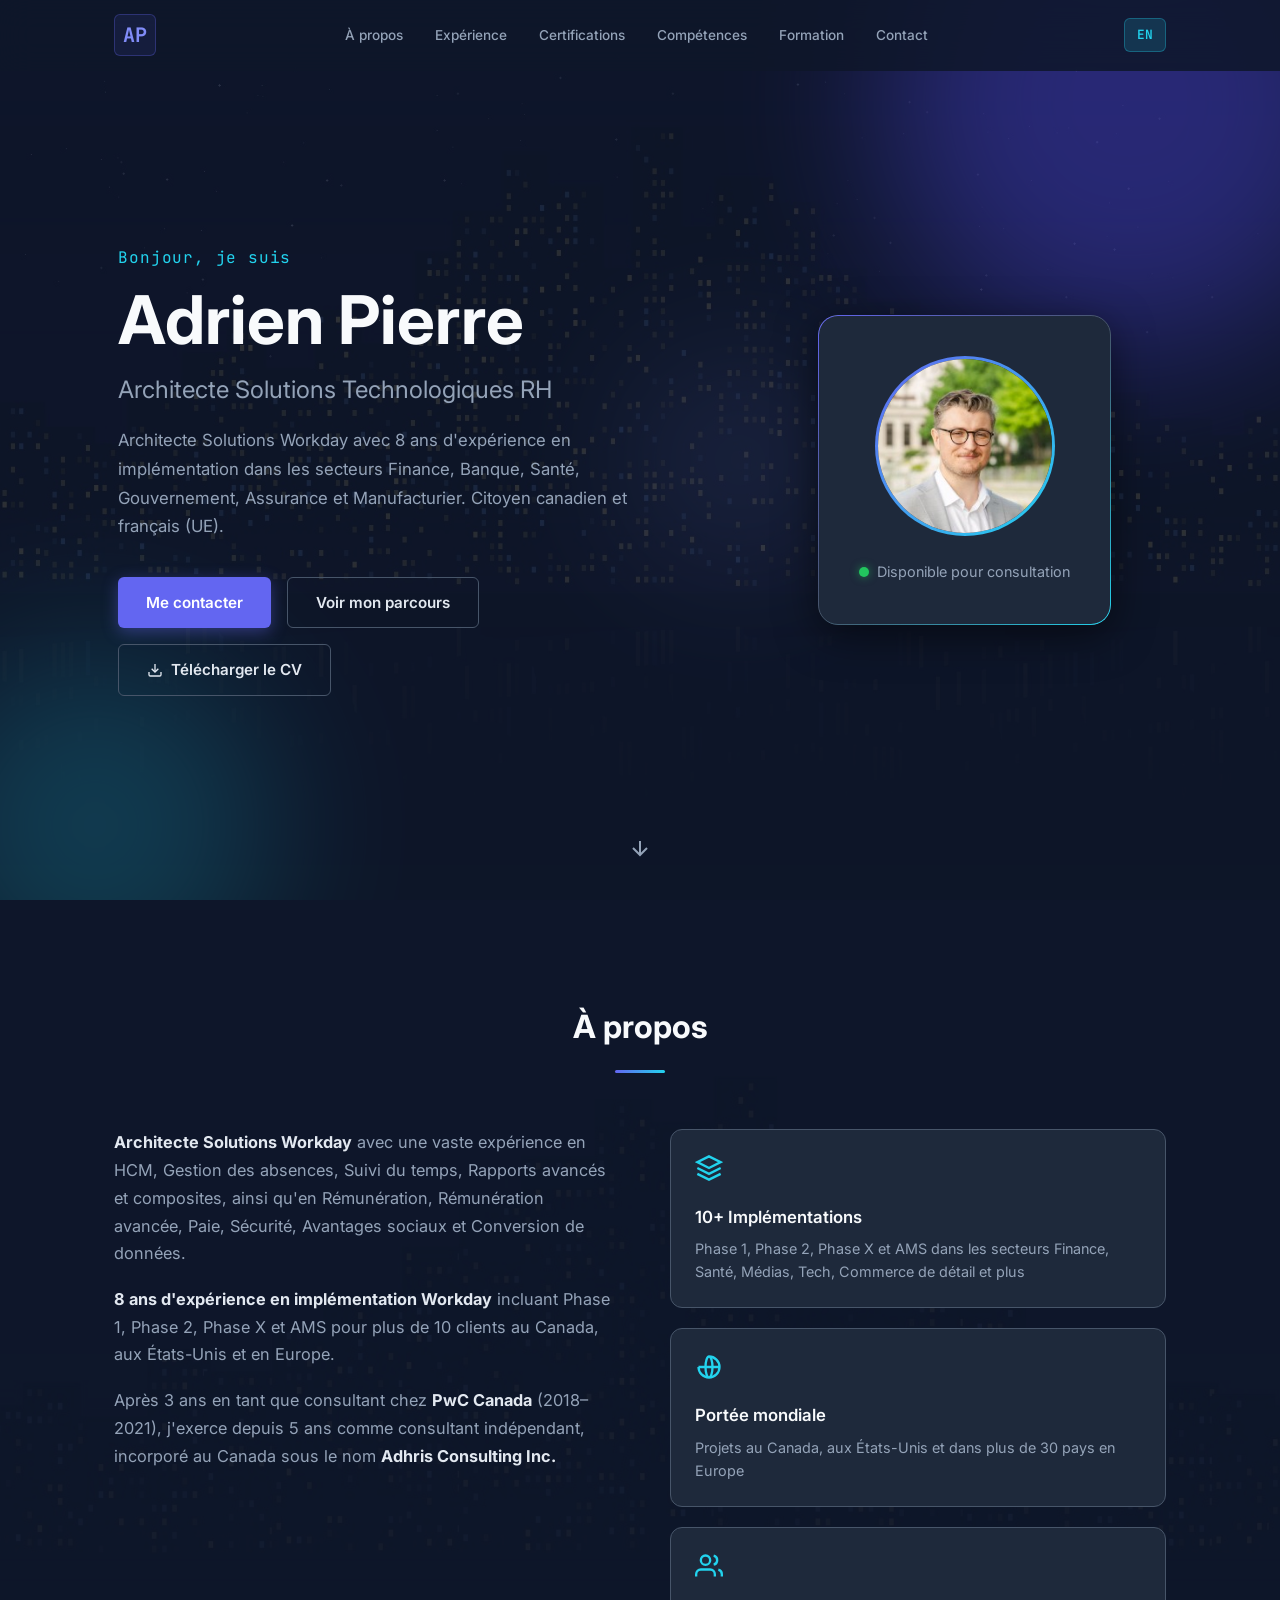
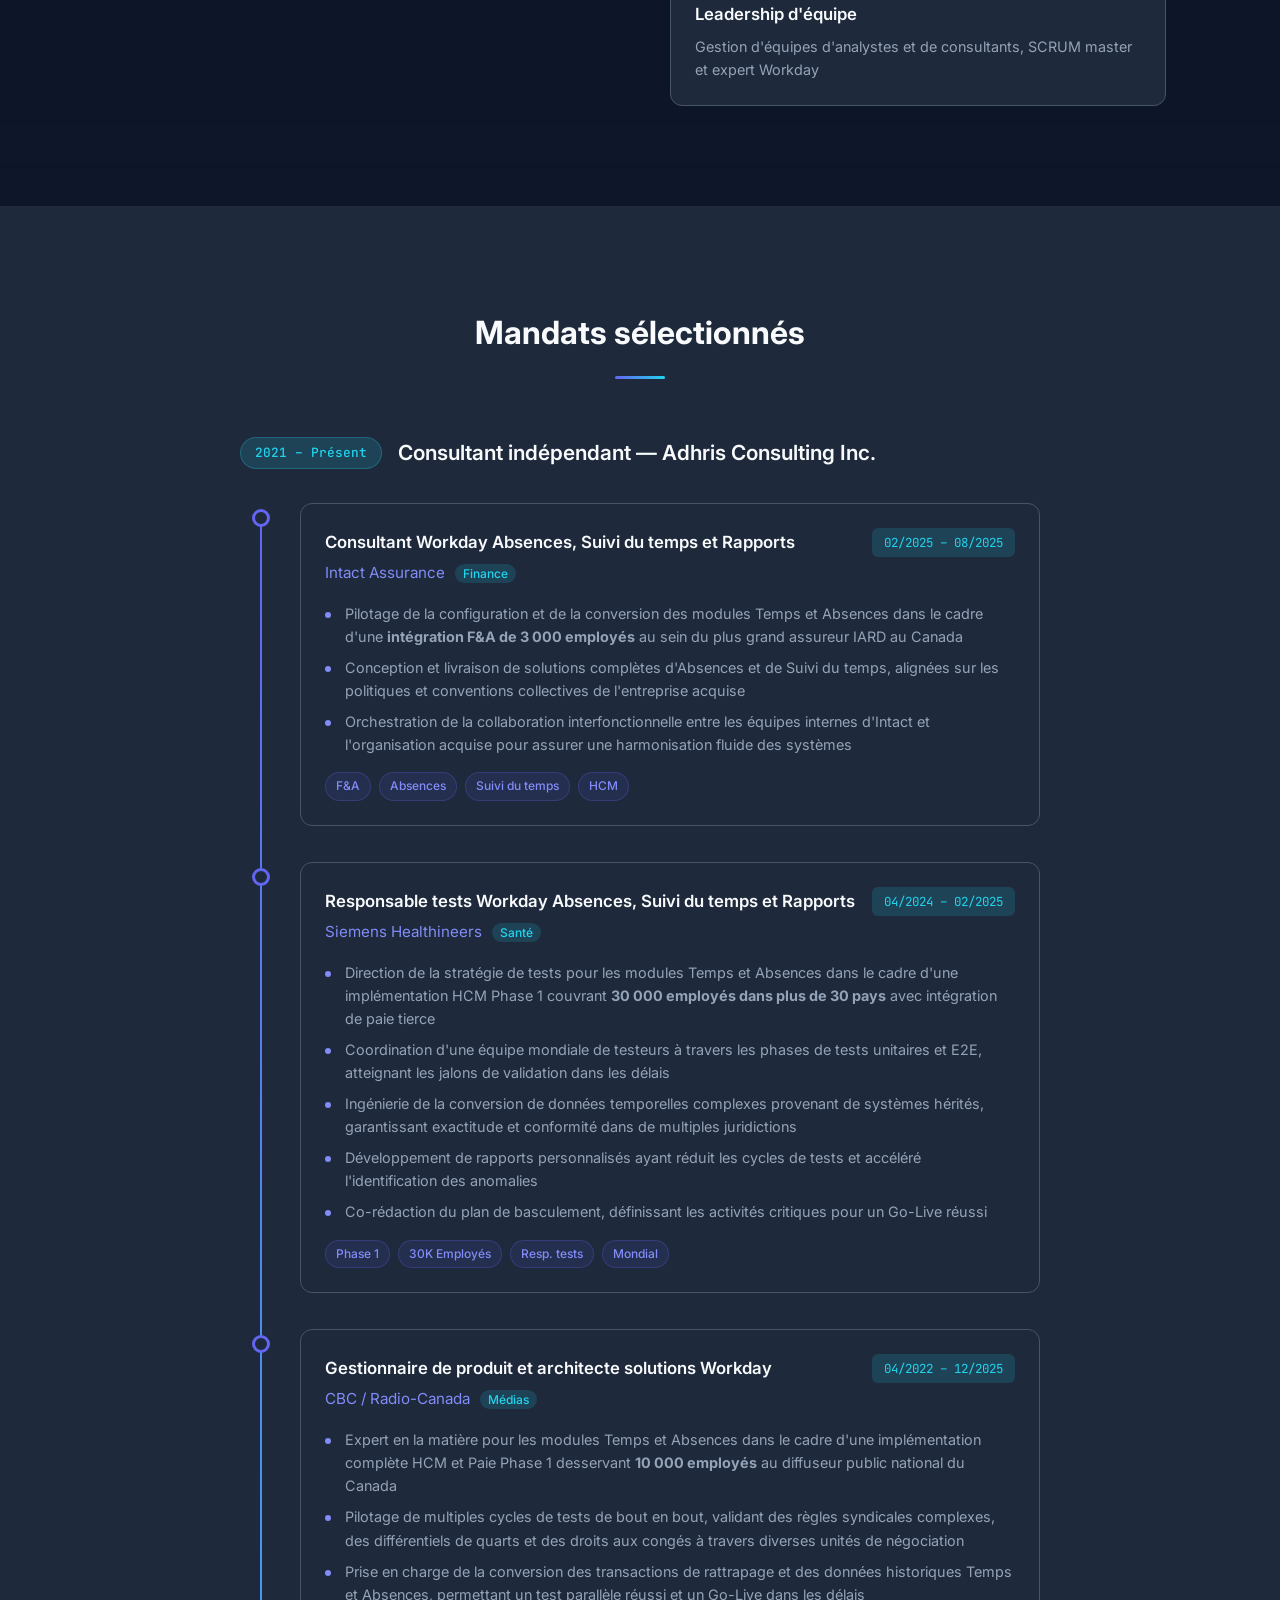
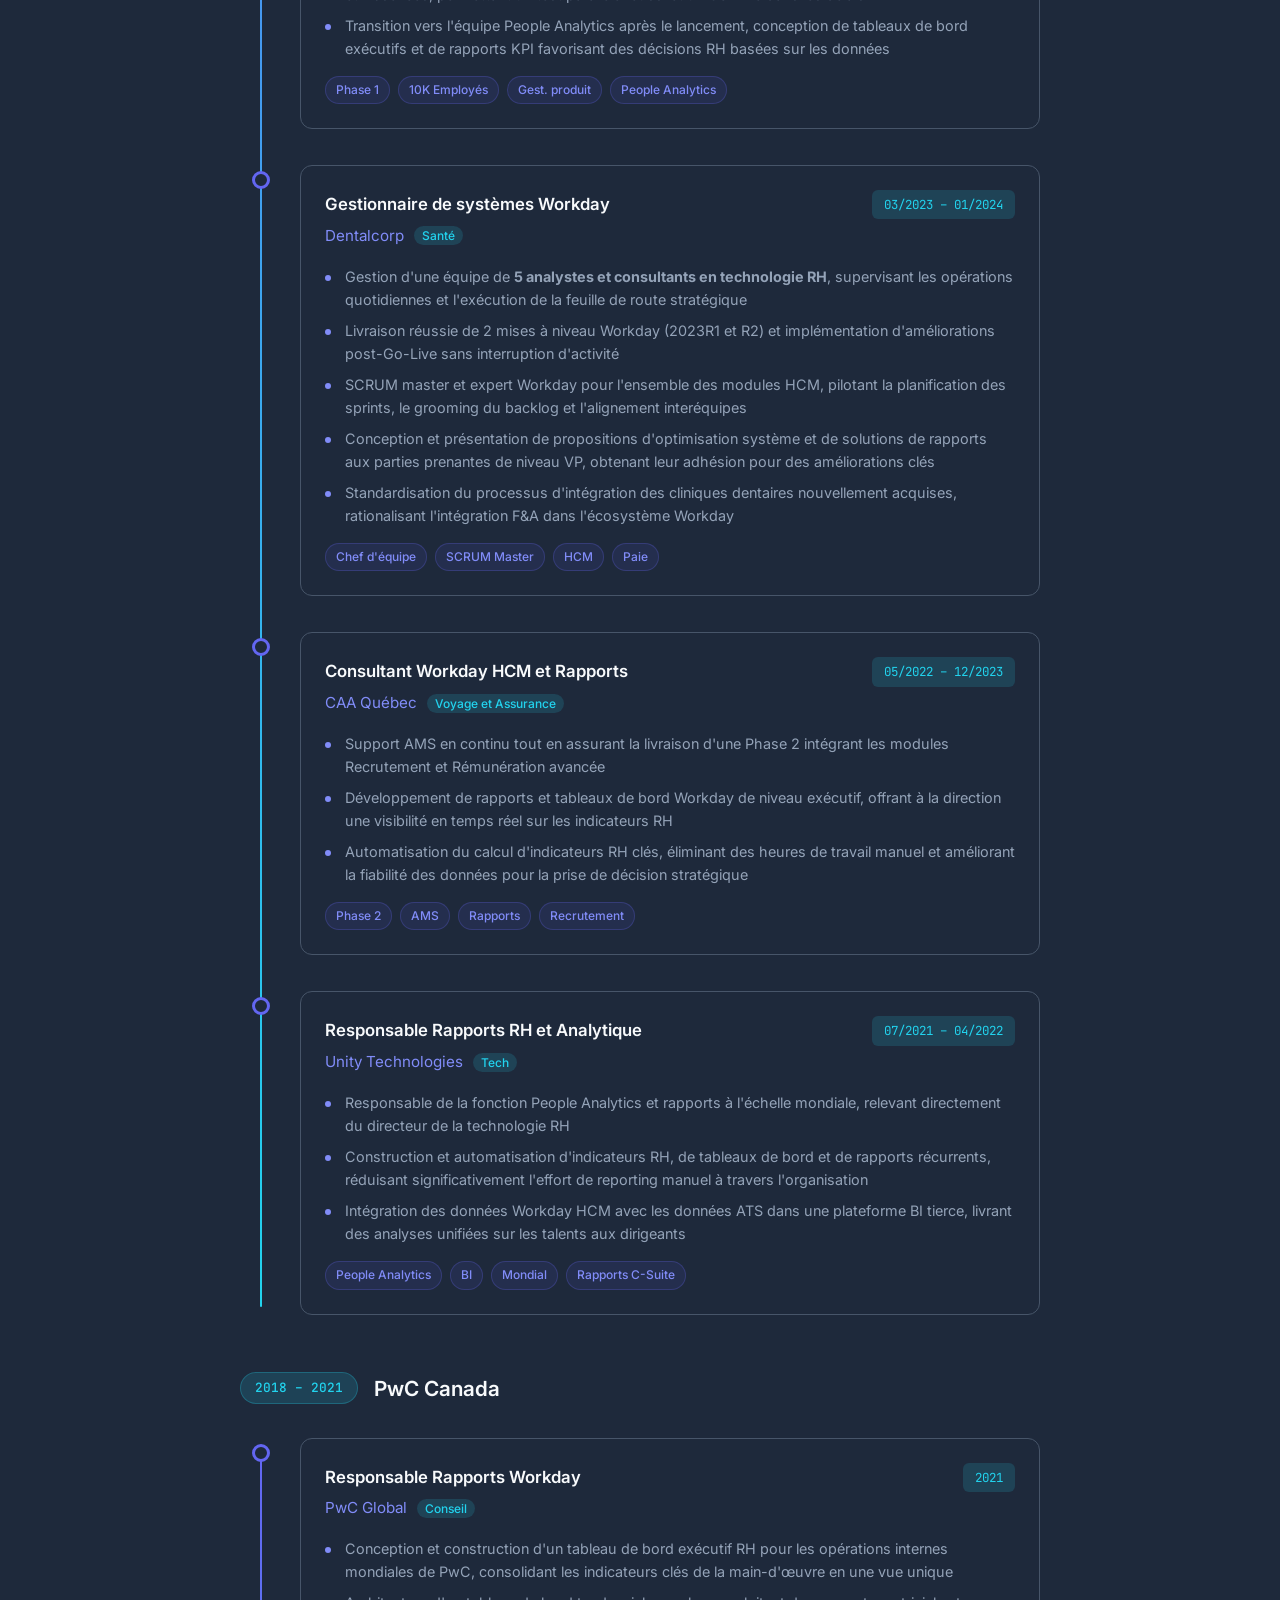
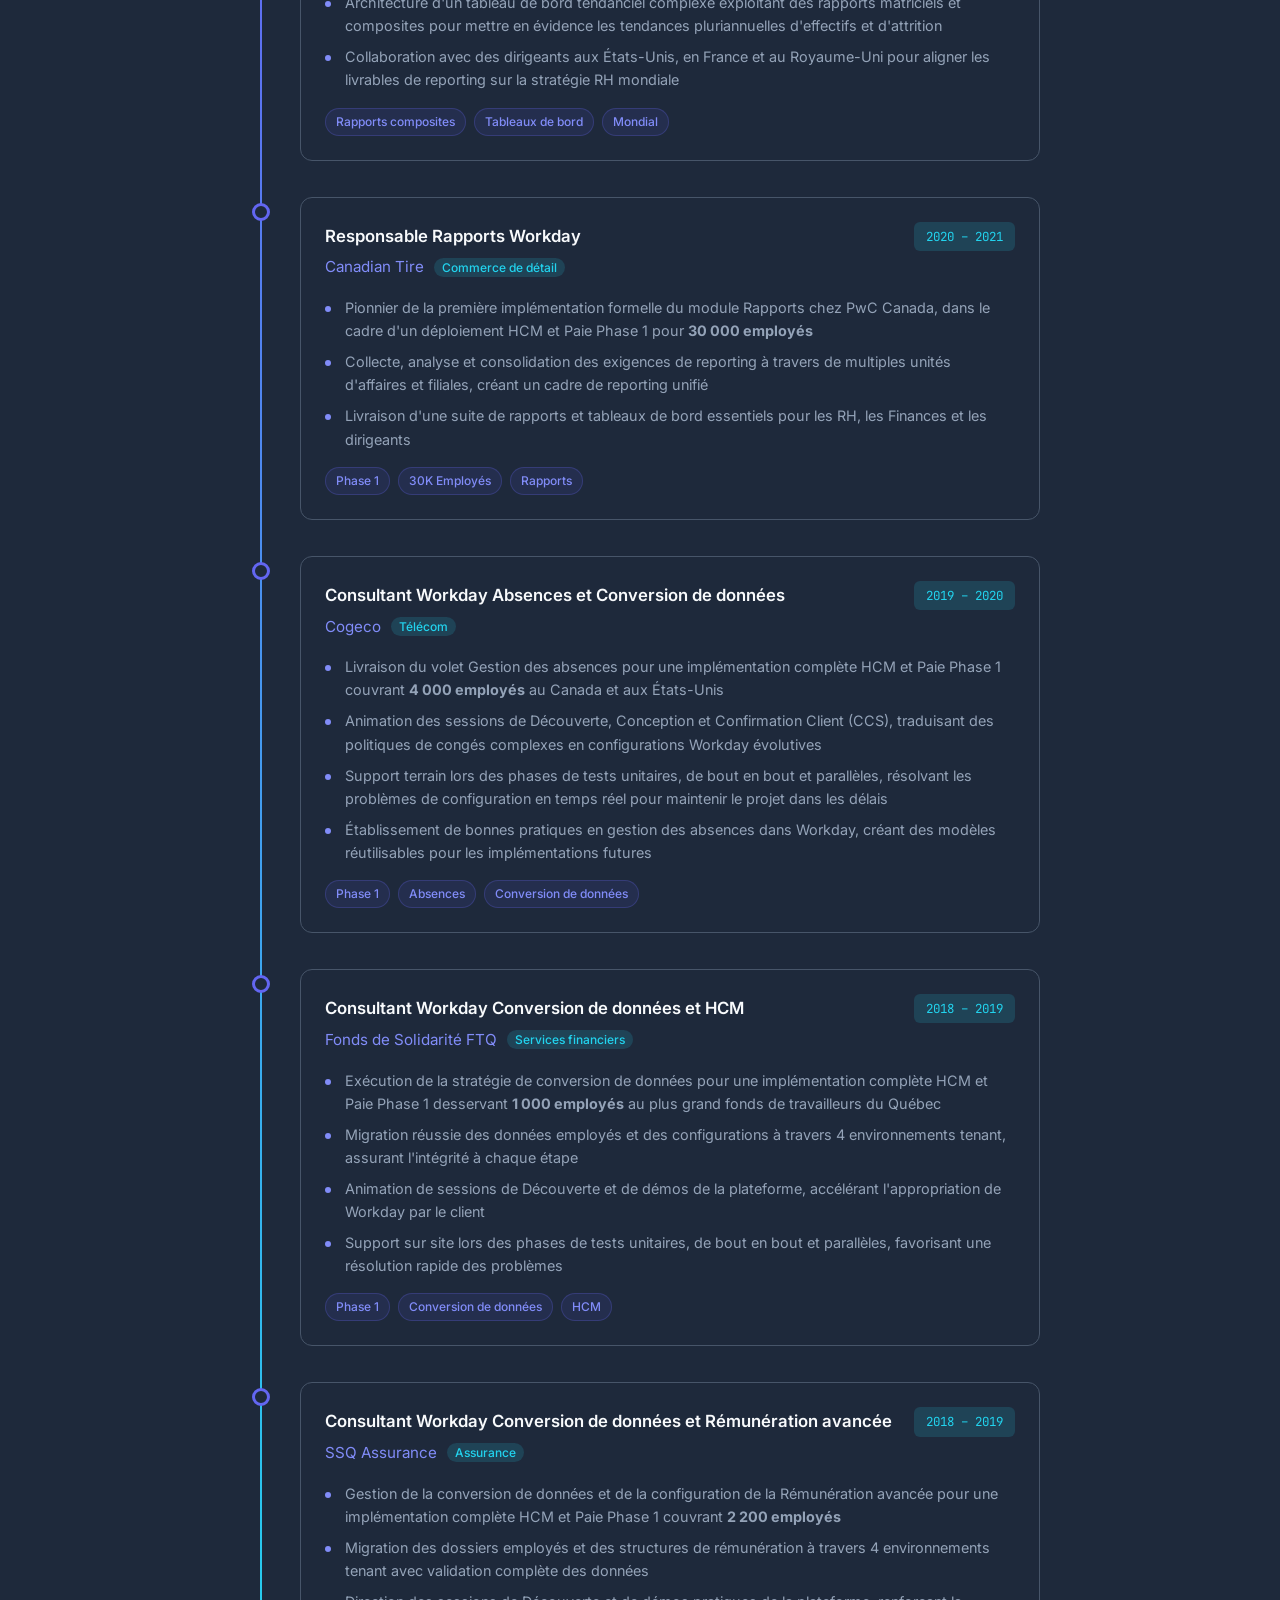
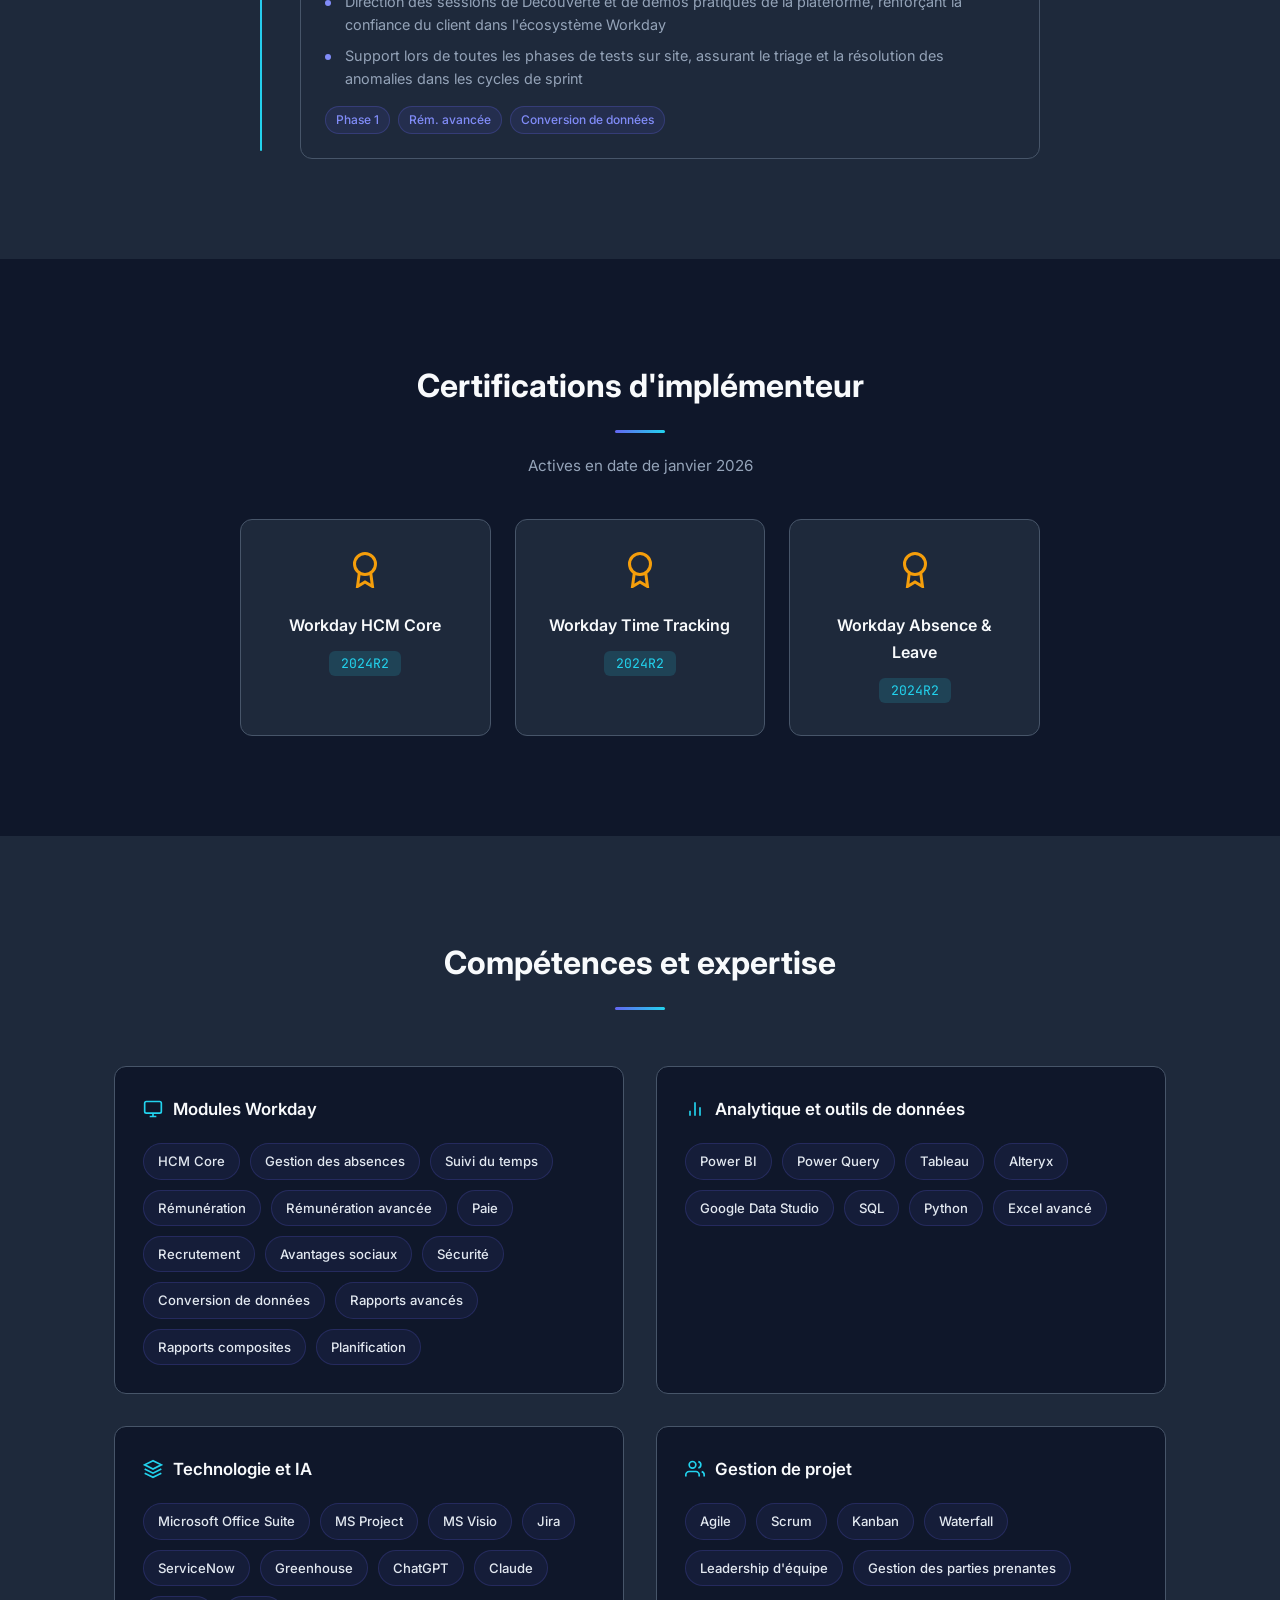
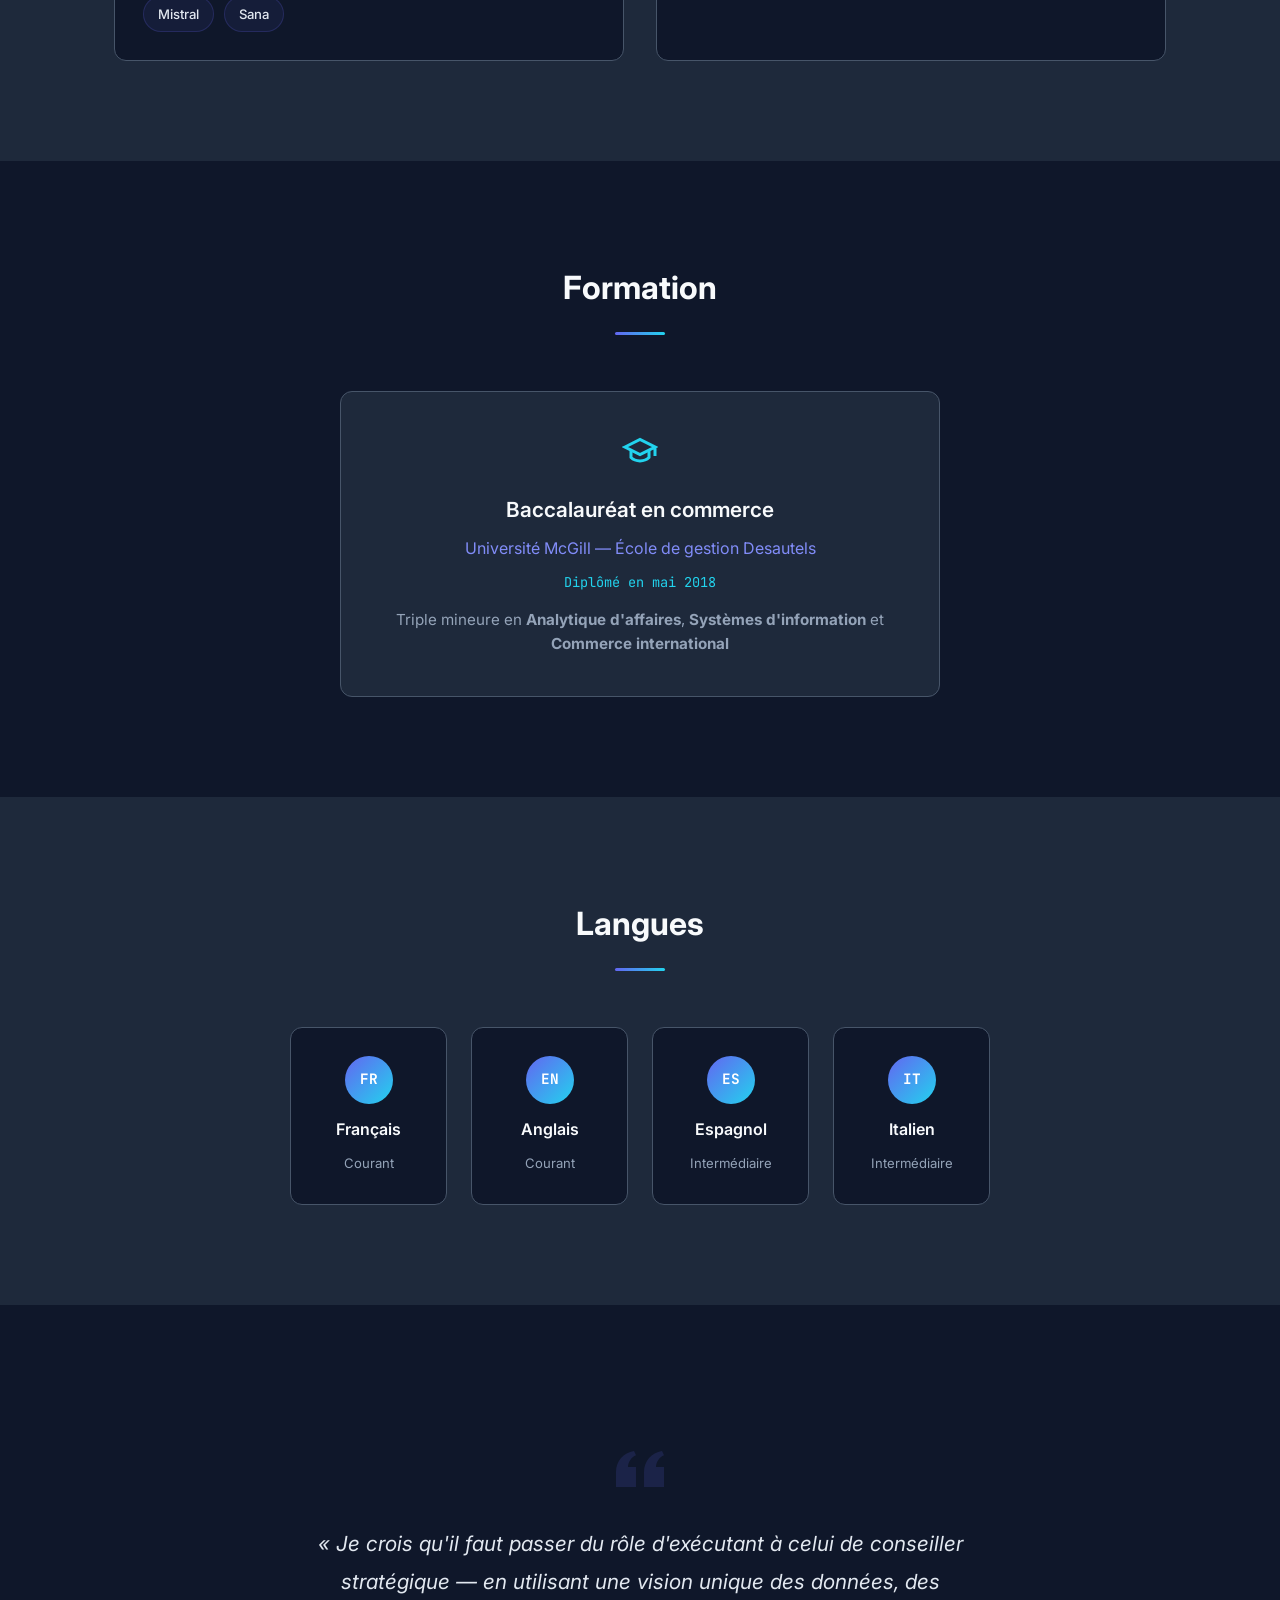
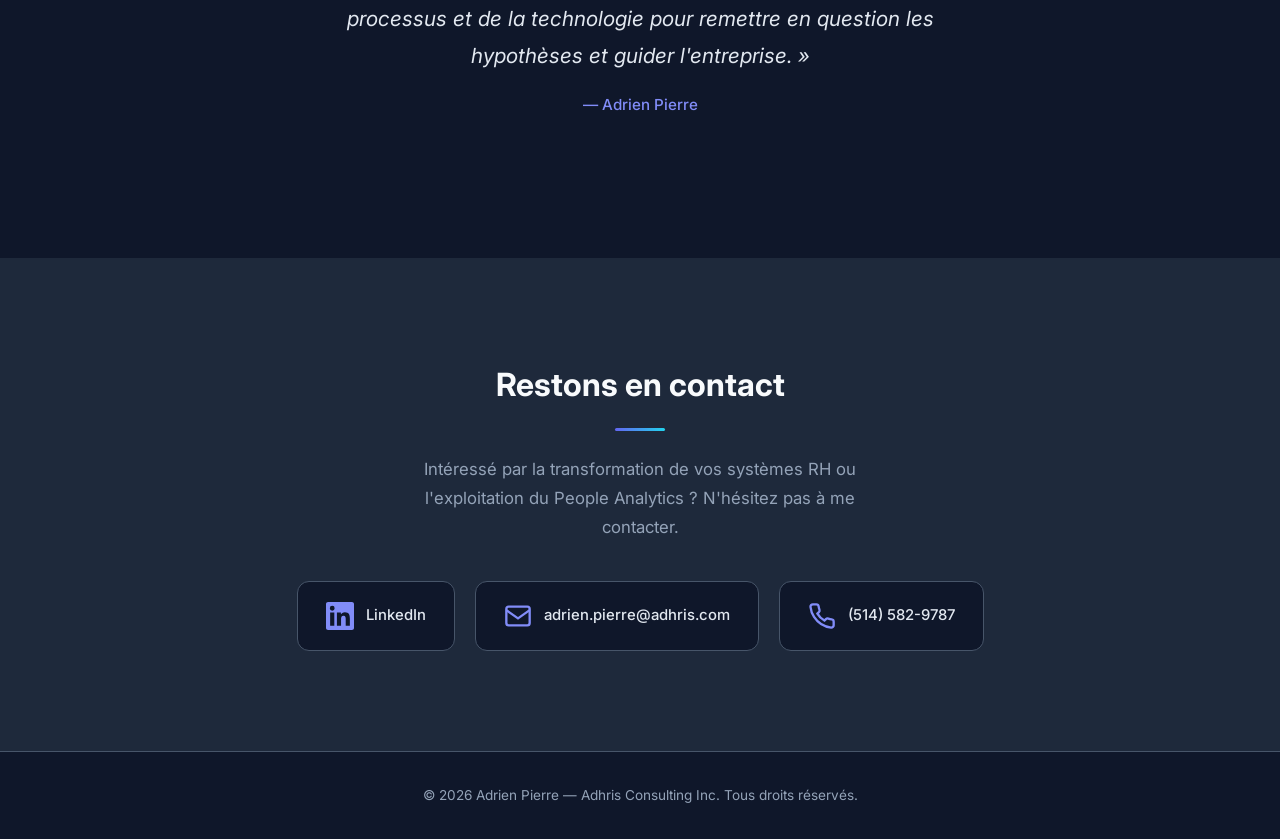
==== commit 09355270: "Replace placeholder logos with real Clearbit API URLs and improve mandate descriptions - Switch comp" ====
--- a/index-fr.html
+++ b/index-fr.html
@@ -127,18 +127,18 @@
                     <div class="timeline-content">
                         <div class="timeline-header">
                             <div class="timeline-header-left">
-                                <img src="images/logos/intact.png" alt="Intact Assurance" class="company-logo">
-                                <div>
-                                    <h3 class="timeline-role">Consultant Workday Absences, Suivi du temps, Rapports</h3>
+                                <img src="https://logo.clearbit.com/intact.ca?size=128" alt="Intact Assurance" class="company-logo" onerror="this.style.display='none'">
+                                <div>
+                                    <h3 class="timeline-role">Consultant Workday Absences, Suivi du temps et Rapports</h3>
                                     <p class="timeline-company">Intact Assurance <span class="industry-tag">Finance</span></p>
                                 </div>
                             </div>
                             <span class="timeline-date">02/2025 &ndash; 08/2025</span>
                         </div>
                         <ul class="timeline-details">
-                            <li>Projet de fusion et acquisition pour une entreprise de 3 000 employ&eacute;s, HCM et Paie inclus</li>
-                            <li>Direction de la configuration et conversion des modules Temps et Absences</li>
-                            <li>Coordination avec les &eacute;quipes d'Intact ainsi que celles de l'entreprise acquise</li>
+                            <li>Pilotage de la configuration et de la conversion des modules Temps et Absences dans le cadre d'une <strong>int&eacute;gration F&amp;A de 3 000 employ&eacute;s</strong> au sein du plus grand assureur IARD au Canada</li>
+                            <li>Conception et livraison de solutions compl&egrave;tes d'Absences et de Suivi du temps, align&eacute;es sur les politiques et conventions collectives de l'entreprise acquise</li>
+                            <li>Orchestration de la collaboration interfonctionnelle entre les &eacute;quipes internes d'Intact et l'organisation acquise pour assurer une harmonisation fluide des syst&egrave;mes</li>
                         </ul>
                         <div class="timeline-tags">
                             <span class="tag">F&amp;A</span>
@@ -154,20 +154,20 @@
                     <div class="timeline-content">
                         <div class="timeline-header">
                             <div class="timeline-header-left">
-                                <img src="images/logos/siemens-healthineers.png" alt="Siemens Healthineers" class="company-logo">
-                                <div>
-                                    <h3 class="timeline-role">Responsable tests Workday Absences, Suivi du temps, Rapports</h3>
+                                <img src="https://logo.clearbit.com/siemens-healthineers.com?size=128" alt="Siemens Healthineers" class="company-logo" onerror="this.style.display='none'">
+                                <div>
+                                    <h3 class="timeline-role">Responsable tests Workday Absences, Suivi du temps et Rapports</h3>
                                     <p class="timeline-company">Siemens Healthineers <span class="industry-tag">Sant&eacute;</span></p>
                                 </div>
                             </div>
                             <span class="timeline-date">04/2024 &ndash; 02/2025</span>
                         </div>
                         <ul class="timeline-details">
-                            <li>Impl&eacute;mentation compl&egrave;te HCM Phase 1 avec paie tierce pour <strong>30 000 employ&eacute;s</strong>, composante F&amp;A, 30+ pays</li>
-                            <li>Direction des phases de tests unitaires et E2E pour les modules Temps et Absences, coordination d'une &eacute;quipe mondiale de testeurs</li>
-                            <li>Contribution au plan de basculement en pr&eacute;vision du Go-Live</li>
-                            <li>Conversion de donn&eacute;es temporelles complexes depuis les syst&egrave;mes existants</li>
-                            <li>Cr&eacute;ation de rapports vari&eacute;s pour simplifier et acc&eacute;l&eacute;rer les tests</li>
+                            <li>Direction de la strat&eacute;gie de tests pour les modules Temps et Absences dans le cadre d'une impl&eacute;mentation HCM Phase 1 couvrant <strong>30 000 employ&eacute;s dans plus de 30 pays</strong> avec int&eacute;gration de paie tierce</li>
+                            <li>Coordination d'une &eacute;quipe mondiale de testeurs &agrave; travers les phases de tests unitaires et E2E, atteignant les jalons de validation dans les d&eacute;lais</li>
+                            <li>Ing&eacute;nierie de la conversion de donn&eacute;es temporelles complexes provenant de syst&egrave;mes h&eacute;rit&eacute;s, garantissant exactitude et conformit&eacute; dans de multiples juridictions</li>
+                            <li>D&eacute;veloppement de rapports personnalis&eacute;s ayant r&eacute;duit les cycles de tests et acc&eacute;l&eacute;r&eacute; l'identification des anomalies</li>
+                            <li>Co-r&eacute;daction du plan de basculement, d&eacute;finissant les activit&eacute;s critiques pour un Go-Live r&eacute;ussi</li>
                         </ul>
                         <div class="timeline-tags">
                             <span class="tag">Phase 1</span>
@@ -183,19 +183,19 @@
                     <div class="timeline-content">
                         <div class="timeline-header">
                             <div class="timeline-header-left">
-                                <img src="images/logos/cbc.png" alt="CBC" class="company-logo">
-                                <div>
-                                    <h3 class="timeline-role">Gestionnaire de produit et architecte Workday</h3>
-                                    <p class="timeline-company">CBC <span class="industry-tag">M&eacute;dias</span></p>
+                                <img src="https://logo.clearbit.com/cbc.ca?size=128" alt="CBC / Radio-Canada" class="company-logo" onerror="this.style.display='none'">
+                                <div>
+                                    <h3 class="timeline-role">Gestionnaire de produit et architecte solutions Workday</h3>
+                                    <p class="timeline-company">CBC / Radio-Canada <span class="industry-tag">M&eacute;dias</span></p>
                                 </div>
                             </div>
                             <span class="timeline-date">04/2022 &ndash; 12/2025</span>
                         </div>
                         <ul class="timeline-details">
-                            <li>Impl&eacute;mentation compl&egrave;te HCM et Paie Phase 1 pour <strong>10 000 employ&eacute;s</strong></li>
-                            <li>Participation &agrave; plusieurs cycles de tests des modules Temps et Absences, assurant le respect d'exigences m&eacute;tier tr&egrave;s complexes</li>
-                            <li>Direction de la conversion des transactions de rattrapage et des donn&eacute;es Temps et Absences pour les tests parall&egrave;les et la mise en production</li>
-                            <li>Transition vers l'&eacute;quipe People Analytics apr&egrave;s validation parall&egrave;le pour le d&eacute;veloppement de rapports cl&eacute;s</li>
+                            <li>Expert en la mati&egrave;re pour les modules Temps et Absences dans le cadre d'une impl&eacute;mentation compl&egrave;te HCM et Paie Phase 1 desservant <strong>10 000 employ&eacute;s</strong> au diffuseur public national du Canada</li>
+                            <li>Pilotage de multiples cycles de tests de bout en bout, validant des r&egrave;gles syndicales complexes, des diff&eacute;rentiels de quarts et des droits aux cong&eacute;s &agrave; travers diverses unit&eacute;s de n&eacute;gociation</li>
+                            <li>Prise en charge de la conversion des transactions de rattrapage et des donn&eacute;es historiques Temps et Absences, permettant un test parall&egrave;le r&eacute;ussi et un Go-Live dans les d&eacute;lais</li>
+                            <li>Transition vers l'&eacute;quipe People Analytics apr&egrave;s le lancement, conception de tableaux de bord ex&eacute;cutifs et de rapports KPI favorisant des d&eacute;cisions RH bas&eacute;es sur les donn&eacute;es</li>
                         </ul>
                         <div class="timeline-tags">
                             <span class="tag">Phase 1</span>
@@ -211,7 +211,7 @@
                     <div class="timeline-content">
                         <div class="timeline-header">
                             <div class="timeline-header-left">
-                                <img src="images/logos/dentalcorp.png" alt="Dentalcorp" class="company-logo">
+                                <img src="https://logo.clearbit.com/dentalcorp.ca?size=128" alt="Dentalcorp" class="company-logo" onerror="this.style.display='none'">
                                 <div>
                                     <h3 class="timeline-role">Gestionnaire de syst&egrave;mes Workday</h3>
                                     <p class="timeline-company">Dentalcorp <span class="industry-tag">Sant&eacute;</span></p>
@@ -220,11 +220,11 @@
                             <span class="timeline-date">03/2023 &ndash; 01/2024</span>
                         </div>
                         <ul class="timeline-details">
-                            <li>Gestion d'une &eacute;quipe de <strong>5 analystes et consultants en technologie RH</strong></li>
-                            <li>Direction de l'impl&eacute;mentation de nouvelles fonctionnalit&eacute;s post-lancement, plus 2 versions Workday (2023R1+R2)</li>
-                            <li>SCRUM master et expert Workday pour tous les modules HCM</li>
-                            <li>Proposition, construction et pr&eacute;sentation d'am&eacute;liorations syst&egrave;me et rapports aux parties prenantes VP</li>
-                            <li>Int&eacute;gration r&eacute;guli&egrave;re de nouvelles cliniques dentaires dans l'organisation et les syst&egrave;mes</li>
+                            <li>Gestion d'une &eacute;quipe de <strong>5 analystes et consultants en technologie RH</strong>, supervisant les op&eacute;rations quotidiennes et l'ex&eacute;cution de la feuille de route strat&eacute;gique</li>
+                            <li>Livraison r&eacute;ussie de 2 mises &agrave; niveau Workday (2023R1 et R2) et impl&eacute;mentation d'am&eacute;liorations post-Go-Live sans interruption d'activit&eacute;</li>
+                            <li>SCRUM master et expert Workday pour l'ensemble des modules HCM, pilotant la planification des sprints, le grooming du backlog et l'alignement inter&eacute;quipes</li>
+                            <li>Conception et pr&eacute;sentation de propositions d'optimisation syst&egrave;me et de solutions de rapports aux parties prenantes de niveau VP, obtenant leur adh&eacute;sion pour des am&eacute;liorations cl&eacute;s</li>
+                            <li>Standardisation du processus d'int&eacute;gration des cliniques dentaires nouvellement acquises, rationalisant l'int&eacute;gration F&amp;A dans l'&eacute;cosyst&egrave;me Workday</li>
                         </ul>
                         <div class="timeline-tags">
                             <span class="tag">Chef d'&eacute;quipe</span>
@@ -240,7 +240,7 @@
                     <div class="timeline-content">
                         <div class="timeline-header">
                             <div class="timeline-header-left">
-                                <img src="images/logos/caaquebec.png" alt="CAA Qu&eacute;bec" class="company-logo">
+                                <img src="https://logo.clearbit.com/caaquebec.com?size=128" alt="CAA Qu&eacute;bec" class="company-logo" onerror="this.style.display='none'">
                                 <div>
                                     <h3 class="timeline-role">Consultant Workday HCM et Rapports</h3>
                                     <p class="timeline-company">CAA Qu&eacute;bec <span class="industry-tag">Voyage et Assurance</span></p>
@@ -249,9 +249,9 @@
                             <span class="timeline-date">05/2022 &ndash; 12/2023</span>
                         </div>
                         <ul class="timeline-details">
-                            <li>Support AMS ainsi qu'une Phase 2 (Recrutement et R&eacute;mun&eacute;ration avanc&eacute;e)</li>
-                            <li>D&eacute;veloppement de rapports et tableaux de bord Workday complexes pour la direction</li>
-                            <li>Automatisation du calcul de plusieurs indicateurs RH auparavant obtenus par un travail manuel fastidieux</li>
+                            <li>Support AMS en continu tout en assurant la livraison d'une Phase 2 int&eacute;grant les modules Recrutement et R&eacute;mun&eacute;ration avanc&eacute;e</li>
+                            <li>D&eacute;veloppement de rapports et tableaux de bord Workday de niveau ex&eacute;cutif, offrant &agrave; la direction une visibilit&eacute; en temps r&eacute;el sur les indicateurs RH</li>
+                            <li>Automatisation du calcul d'indicateurs RH cl&eacute;s, &eacute;liminant des heures de travail manuel et am&eacute;liorant la fiabilit&eacute; des donn&eacute;es pour la prise de d&eacute;cision strat&eacute;gique</li>
                         </ul>
                         <div class="timeline-tags">
                             <span class="tag">Phase 2</span>
@@ -267,7 +267,7 @@
                     <div class="timeline-content">
                         <div class="timeline-header">
                             <div class="timeline-header-left">
-                                <img src="images/logos/unity.png" alt="Unity Technologies" class="company-logo">
+                                <img src="https://logo.clearbit.com/unity.com?size=128" alt="Unity Technologies" class="company-logo" onerror="this.style.display='none'">
                                 <div>
                                     <h3 class="timeline-role">Responsable Rapports RH et Analytique</h3>
                                     <p class="timeline-company">Unity Technologies <span class="industry-tag">Tech</span></p>
@@ -276,9 +276,9 @@
                             <span class="timeline-date">07/2021 &ndash; 04/2022</span>
                         </div>
                         <ul class="timeline-details">
-                            <li>Direction de l'analytique et des rapports RH pour l'organisation mondiale, rapportant au directeur de la technologie RH</li>
-                            <li>Construction, am&eacute;lioration et automatisation du calcul de divers indicateurs RH, rapports et tableaux de bord</li>
-                            <li>Combinaison et rationalisation des donn&eacute;es Workday avec les donn&eacute;es ATS dans un outil BI tiers pour les dirigeants</li>
+                            <li>Responsable de la fonction People Analytics et rapports &agrave; l'&eacute;chelle mondiale, relevant directement du directeur de la technologie RH</li>
+                            <li>Construction et automatisation d'indicateurs RH, de tableaux de bord et de rapports r&eacute;currents, r&eacute;duisant significativement l'effort de reporting manuel &agrave; travers l'organisation</li>
+                            <li>Int&eacute;gration des donn&eacute;es Workday HCM avec les donn&eacute;es ATS dans une plateforme BI tierce, livrant des analyses unifi&eacute;es sur les talents aux dirigeants</li>
                         </ul>
                         <div class="timeline-tags">
                             <span class="tag">People Analytics</span>
@@ -302,7 +302,7 @@
                     <div class="timeline-content">
                         <div class="timeline-header">
                             <div class="timeline-header-left">
-                                <img src="images/logos/pwc.png" alt="PwC" class="company-logo">
+                                <img src="https://logo.clearbit.com/pwc.com?size=128" alt="PwC" class="company-logo" onerror="this.style.display='none'">
                                 <div>
                                     <h3 class="timeline-role">Responsable Rapports Workday</h3>
                                     <p class="timeline-company">PwC Global <span class="industry-tag">Conseil</span></p>
@@ -311,9 +311,9 @@
                             <span class="timeline-date">2021</span>
                         </div>
                         <ul class="timeline-details">
-                            <li>Projet interne de rapports et tableaux de bord pour construire un tableau de bord ex&eacute;cutif contenant divers indicateurs RH</li>
-                            <li>Construction d'un tableau de bord tendanciel complexe contenant des rapports matriciels et composites</li>
-                            <li>Collaboration &eacute;troite avec des dirigeants bas&eacute;s aux &Eacute;tats-Unis, en France et au Royaume-Uni</li>
+                            <li>Conception et construction d'un tableau de bord ex&eacute;cutif RH pour les op&eacute;rations internes mondiales de PwC, consolidant les indicateurs cl&eacute;s de la main-d'&oelig;uvre en une vue unique</li>
+                            <li>Architecture d'un tableau de bord tendanciel complexe exploitant des rapports matriciels et composites pour mettre en &eacute;vidence les tendances pluriannuelles d'effectifs et d'attrition</li>
+                            <li>Collaboration avec des dirigeants aux &Eacute;tats-Unis, en France et au Royaume-Uni pour aligner les livrables de reporting sur la strat&eacute;gie RH mondiale</li>
                         </ul>
                         <div class="timeline-tags">
                             <span class="tag">Rapports composites</span>
@@ -328,7 +328,7 @@
                     <div class="timeline-content">
                         <div class="timeline-header">
                             <div class="timeline-header-left">
-                                <img src="images/logos/canadiantire.png" alt="Canadian Tire" class="company-logo">
+                                <img src="https://logo.clearbit.com/canadiantire.ca?size=128" alt="Canadian Tire" class="company-logo" onerror="this.style.display='none'">
                                 <div>
                                     <h3 class="timeline-role">Responsable Rapports Workday</h3>
                                     <p class="timeline-company">Canadian Tire <span class="industry-tag">Commerce de d&eacute;tail</span></p>
@@ -337,10 +337,9 @@
                             <span class="timeline-date">2020 &ndash; 2021</span>
                         </div>
                         <ul class="timeline-details">
-                            <li>Impl&eacute;mentation compl&egrave;te HCM et Paie Phase 1 pour <strong>30 000 employ&eacute;s</strong> au Canada</li>
-                            <li>Direction de la premi&egrave;re impl&eacute;mentation formelle du module Rapports dans le cadre d'un projet Phase 1 avec PwC Canada</li>
-                            <li>Collecte, analyse et consolidation d'un grand nombre d'exigences de rapports provenant de diff&eacute;rentes organisations</li>
-                            <li>Construction de rapports et tableaux de bord essentiels pour les dirigeants, les RH et les Finances</li>
+                            <li>Pionnier de la premi&egrave;re impl&eacute;mentation formelle du module Rapports chez PwC Canada, dans le cadre d'un d&eacute;ploiement HCM et Paie Phase 1 pour <strong>30 000 employ&eacute;s</strong></li>
+                            <li>Collecte, analyse et consolidation des exigences de reporting &agrave; travers de multiples unit&eacute;s d'affaires et filiales, cr&eacute;ant un cadre de reporting unifi&eacute;</li>
+                            <li>Livraison d'une suite de rapports et tableaux de bord essentiels pour les RH, les Finances et les dirigeants</li>
                         </ul>
                         <div class="timeline-tags">
                             <span class="tag">Phase 1</span>
@@ -355,7 +354,7 @@
                     <div class="timeline-content">
                         <div class="timeline-header">
                             <div class="timeline-header-left">
-                                <img src="images/logos/cogeco.png" alt="Cogeco" class="company-logo">
+                                <img src="https://logo.clearbit.com/cogeco.com?size=128" alt="Cogeco" class="company-logo" onerror="this.style.display='none'">
                                 <div>
                                     <h3 class="timeline-role">Consultant Workday Absences et Conversion de donn&eacute;es</h3>
                                     <p class="timeline-company">Cogeco <span class="industry-tag">T&eacute;l&eacute;com</span></p>
@@ -364,10 +363,10 @@
                             <span class="timeline-date">2019 &ndash; 2020</span>
                         </div>
                         <ul class="timeline-details">
-                            <li>Impl&eacute;mentation compl&egrave;te HCM et Paie Phase 1 pour 4 000 employ&eacute;s au Canada et aux &Eacute;tats-Unis</li>
-                            <li>Direction des sessions de D&eacute;couverte, Conception et Confirmation Client (CCS)</li>
-                            <li>Assistance sur site pendant les Tests Unitaires, de Bout en Bout et Parall&egrave;les</li>
-                            <li>Conseil sur les meilleures pratiques pour les processus m&eacute;tier d'Absences dans Workday</li>
+                            <li>Livraison du volet Gestion des absences pour une impl&eacute;mentation compl&egrave;te HCM et Paie Phase 1 couvrant <strong>4 000 employ&eacute;s</strong> au Canada et aux &Eacute;tats-Unis</li>
+                            <li>Animation des sessions de D&eacute;couverte, Conception et Confirmation Client (CCS), traduisant des politiques de cong&eacute;s complexes en configurations Workday &eacute;volutives</li>
+                            <li>Support terrain lors des phases de tests unitaires, de bout en bout et parall&egrave;les, r&eacute;solvant les probl&egrave;mes de configuration en temps r&eacute;el pour maintenir le projet dans les d&eacute;lais</li>
+                            <li>&Eacute;tablissement de bonnes pratiques en gestion des absences dans Workday, cr&eacute;ant des mod&egrave;les r&eacute;utilisables pour les impl&eacute;mentations futures</li>
                         </ul>
                         <div class="timeline-tags">
                             <span class="tag">Phase 1</span>
@@ -382,7 +381,7 @@
                     <div class="timeline-content">
                         <div class="timeline-header">
                             <div class="timeline-header-left">
-                                <img src="images/logos/fondsftq.png" alt="Fonds de Solidarit&eacute; FTQ" class="company-logo">
+                                <img src="https://logo.clearbit.com/fondsftq.com?size=128" alt="Fonds de Solidarit&eacute; FTQ" class="company-logo" onerror="this.style.display='none'">
                                 <div>
                                     <h3 class="timeline-role">Consultant Workday Conversion de donn&eacute;es et HCM</h3>
                                     <p class="timeline-company">Fonds de Solidarit&eacute; FTQ <span class="industry-tag">Services financiers</span></p>
@@ -391,10 +390,10 @@
                             <span class="timeline-date">2018 &ndash; 2019</span>
                         </div>
                         <ul class="timeline-details">
-                            <li>Impl&eacute;mentation compl&egrave;te HCM et Paie Workday Phase 1 pour 1 000 employ&eacute;s au Qu&eacute;bec</li>
-                            <li>Migration des donn&eacute;es et configurations &agrave; travers 4 tenants</li>
-                            <li>Direction des sessions de D&eacute;couverte et d&eacute;mos pour la formation client sur la plateforme Workday</li>
-                            <li>Assistance sur site pendant les Tests Unitaires, de Bout en Bout et Parall&egrave;les</li>
+                            <li>Ex&eacute;cution de la strat&eacute;gie de conversion de donn&eacute;es pour une impl&eacute;mentation compl&egrave;te HCM et Paie Phase 1 desservant <strong>1 000 employ&eacute;s</strong> au plus grand fonds de travailleurs du Qu&eacute;bec</li>
+                            <li>Migration r&eacute;ussie des donn&eacute;es employ&eacute;s et des configurations &agrave; travers 4 environnements tenant, assurant l'int&eacute;grit&eacute; &agrave; chaque &eacute;tape</li>
+                            <li>Animation de sessions de D&eacute;couverte et de d&eacute;mos de la plateforme, acc&eacute;l&eacute;rant l'appropriation de Workday par le client</li>
+                            <li>Support sur site lors des phases de tests unitaires, de bout en bout et parall&egrave;les, favorisant une r&eacute;solution rapide des probl&egrave;mes</li>
                         </ul>
                         <div class="timeline-tags">
                             <span class="tag">Phase 1</span>
@@ -409,19 +408,19 @@
                     <div class="timeline-content">
                         <div class="timeline-header">
                             <div class="timeline-header-left">
-                                <img src="images/logos/ssq.png" alt="SSQ" class="company-logo">
+                                <img src="https://logo.clearbit.com/ssq.ca?size=128" alt="SSQ Assurance" class="company-logo" onerror="this.style.display='none'">
                                 <div>
                                     <h3 class="timeline-role">Consultant Workday Conversion de donn&eacute;es et R&eacute;mun&eacute;ration avanc&eacute;e</h3>
-                                    <p class="timeline-company">SSQ <span class="industry-tag">Assurance</span></p>
+                                    <p class="timeline-company">SSQ Assurance <span class="industry-tag">Assurance</span></p>
                                 </div>
                             </div>
                             <span class="timeline-date">2018 &ndash; 2019</span>
                         </div>
                         <ul class="timeline-details">
-                            <li>Impl&eacute;mentation compl&egrave;te HCM et Paie Workday Phase 1 pour 2 200 employ&eacute;s au Canada</li>
-                            <li>Migration des donn&eacute;es et configurations &agrave; travers 4 tenants</li>
-                            <li>Direction des sessions de D&eacute;couverte et d&eacute;mos pour la formation client sur la plateforme Workday</li>
-                            <li>Assistance sur site pendant les Tests Unitaires, de Bout en Bout et Parall&egrave;les</li>
+                            <li>Gestion de la conversion de donn&eacute;es et de la configuration de la R&eacute;mun&eacute;ration avanc&eacute;e pour une impl&eacute;mentation compl&egrave;te HCM et Paie Phase 1 couvrant <strong>2 200 employ&eacute;s</strong></li>
+                            <li>Migration des dossiers employ&eacute;s et des structures de r&eacute;mun&eacute;ration &agrave; travers 4 environnements tenant avec validation compl&egrave;te des donn&eacute;es</li>
+                            <li>Direction des sessions de D&eacute;couverte et de d&eacute;mos pratiques de la plateforme, renfor&ccedil;ant la confiance du client dans l'&eacute;cosyst&egrave;me Workday</li>
+                            <li>Support lors de toutes les phases de tests sur site, assurant le triage et la r&eacute;solution des anomalies dans les cycles de sprint</li>
                         </ul>
                         <div class="timeline-tags">
                             <span class="tag">Phase 1</span>
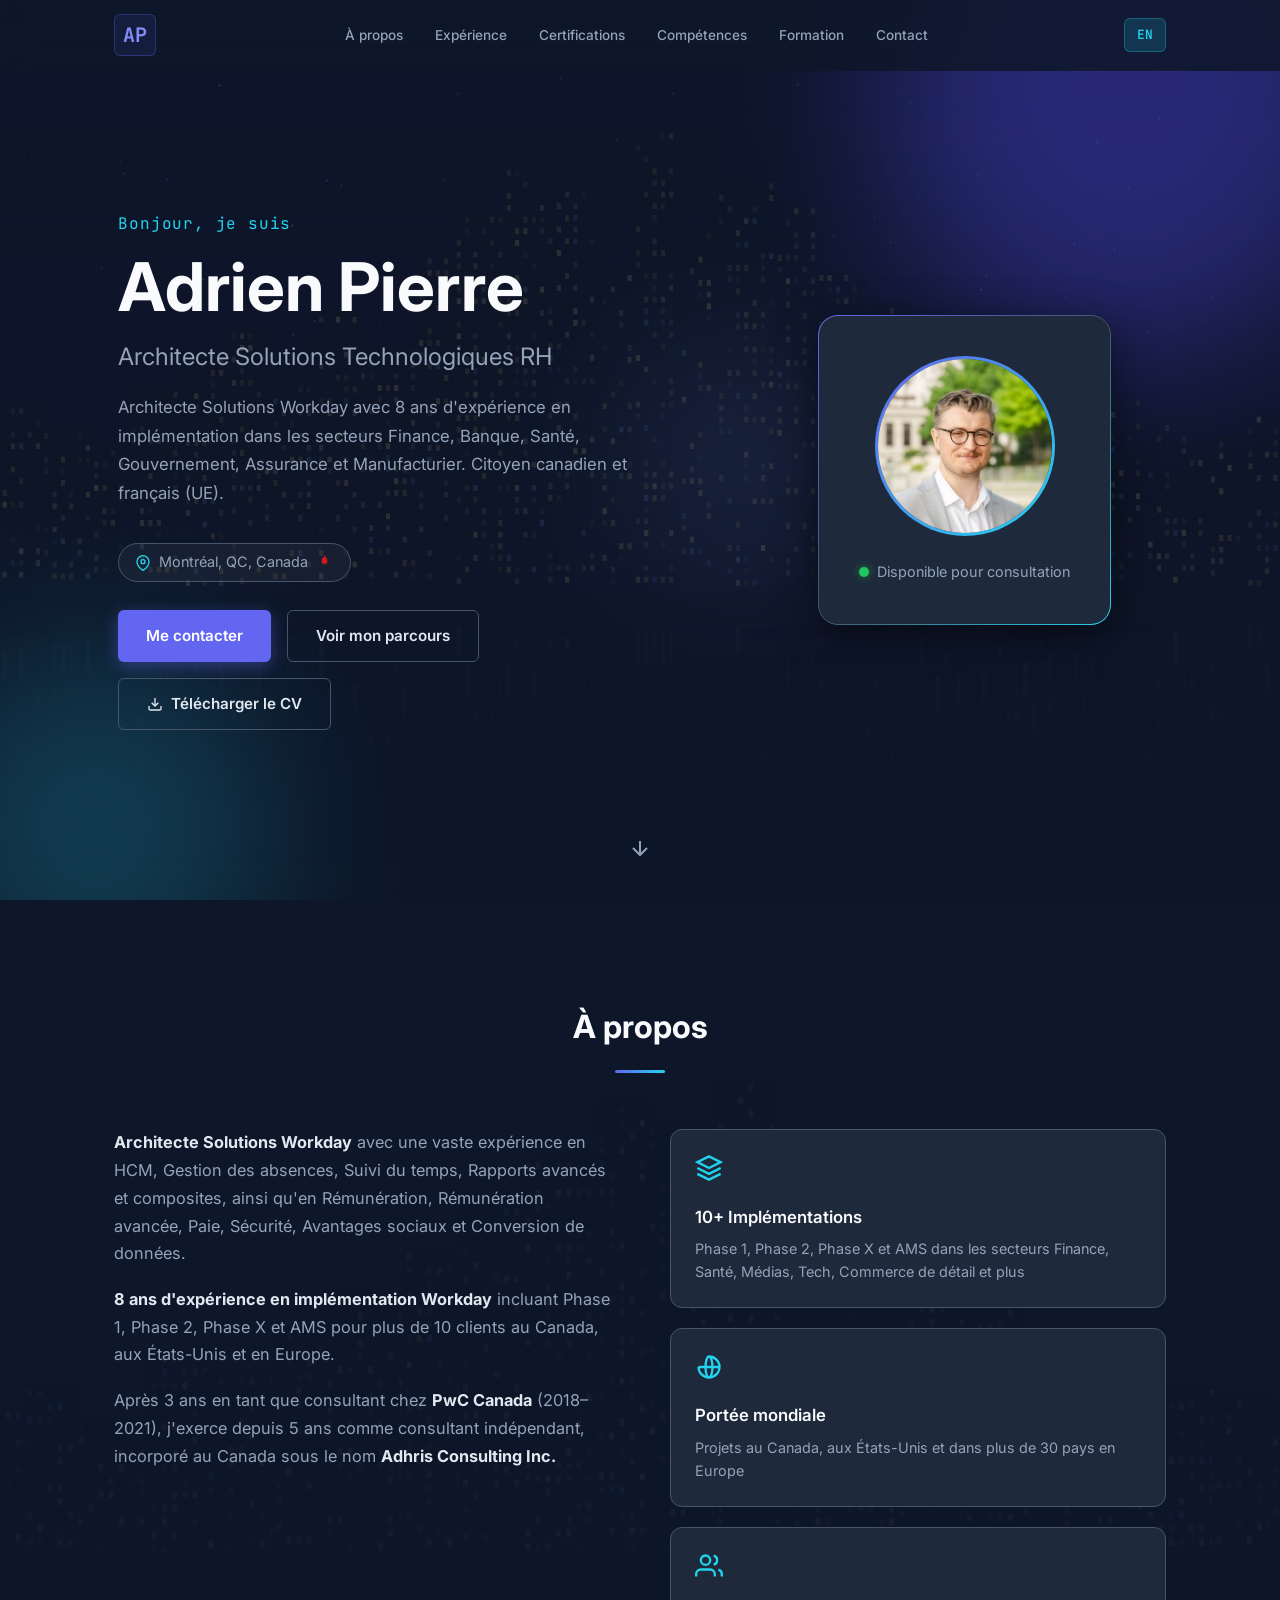
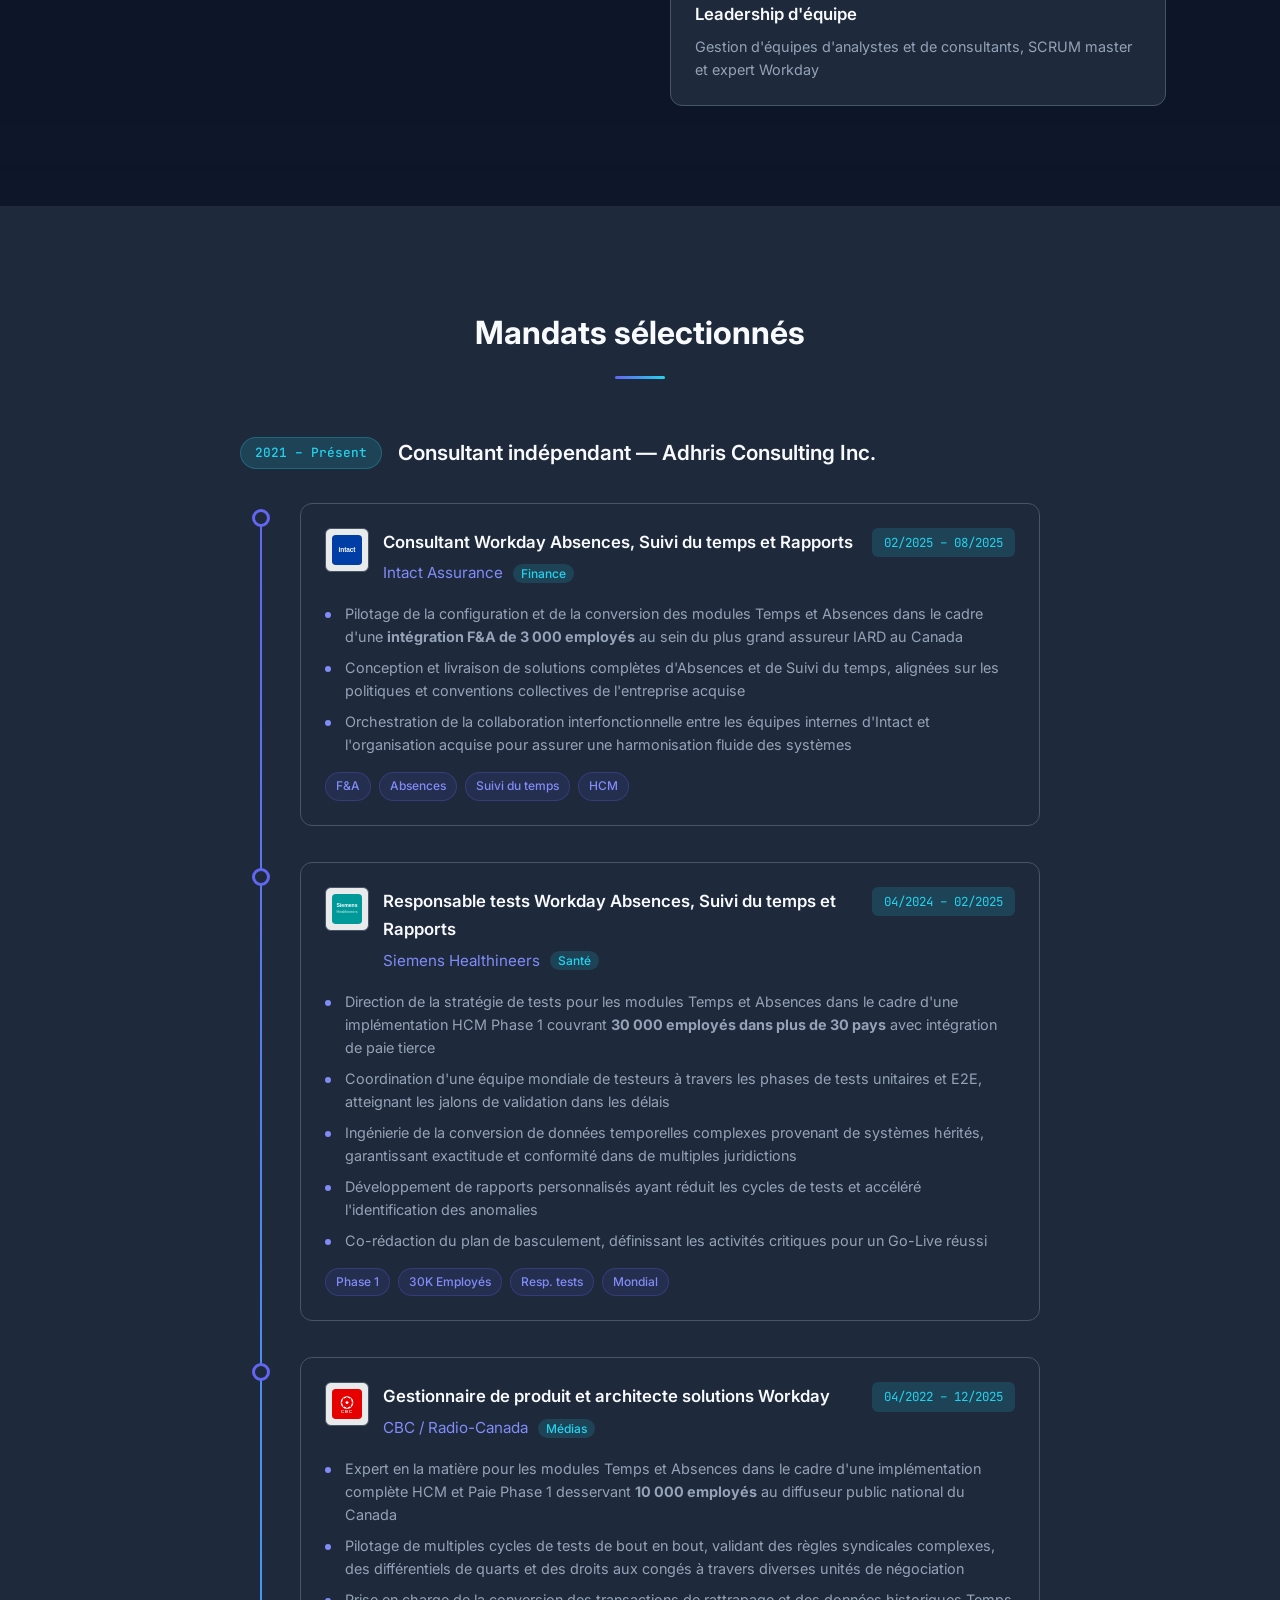
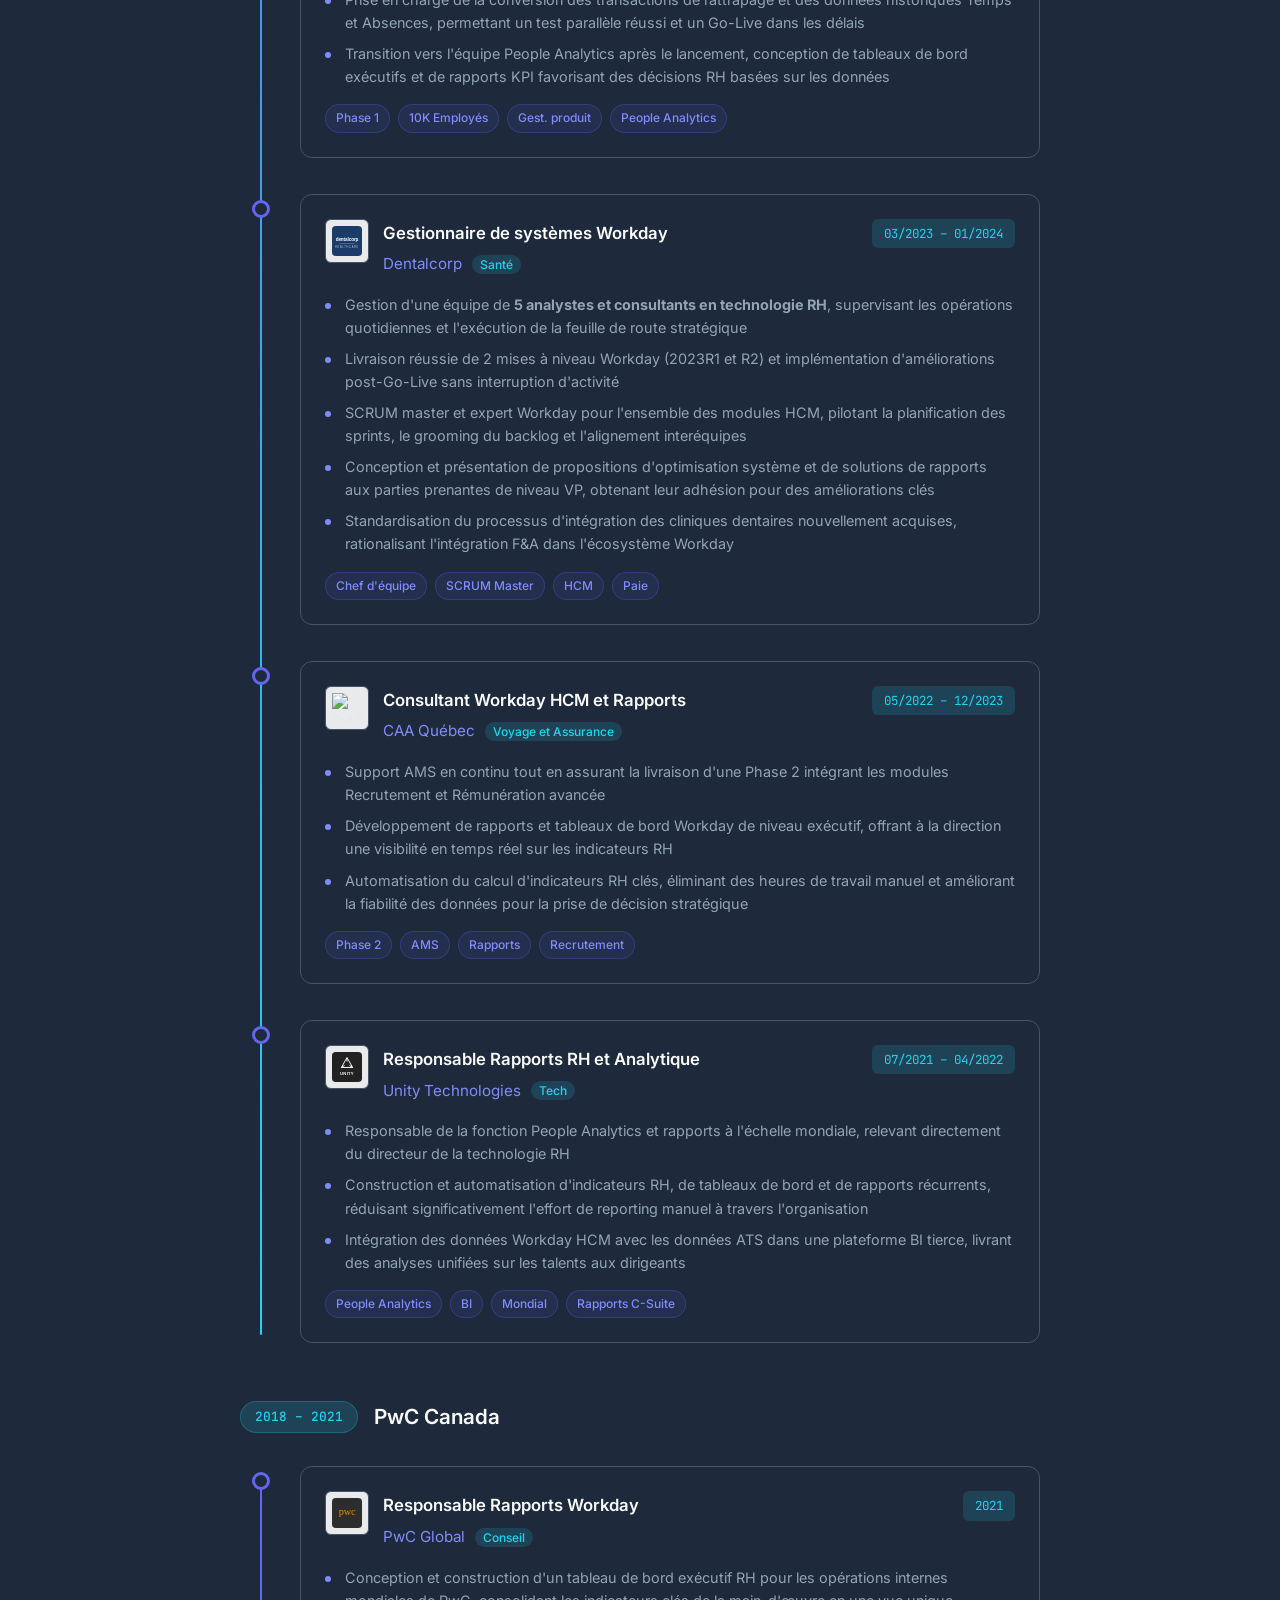
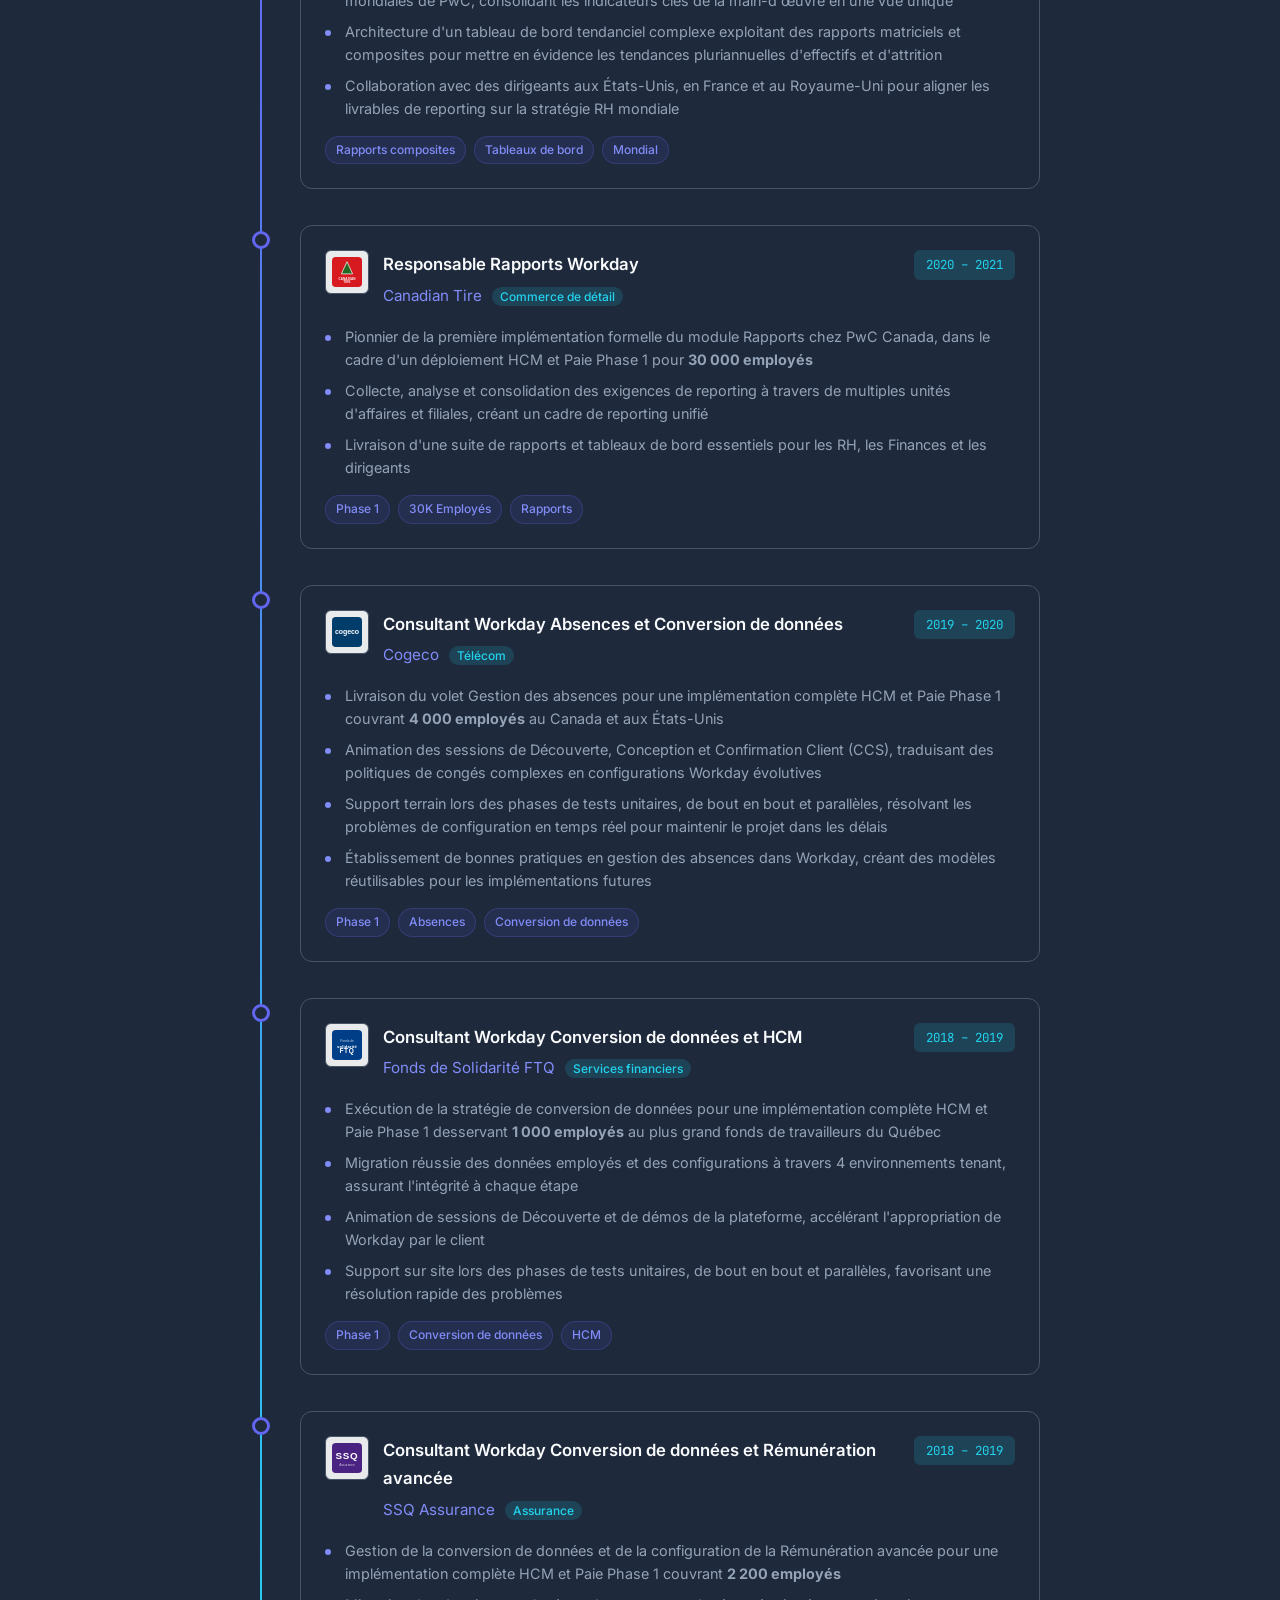
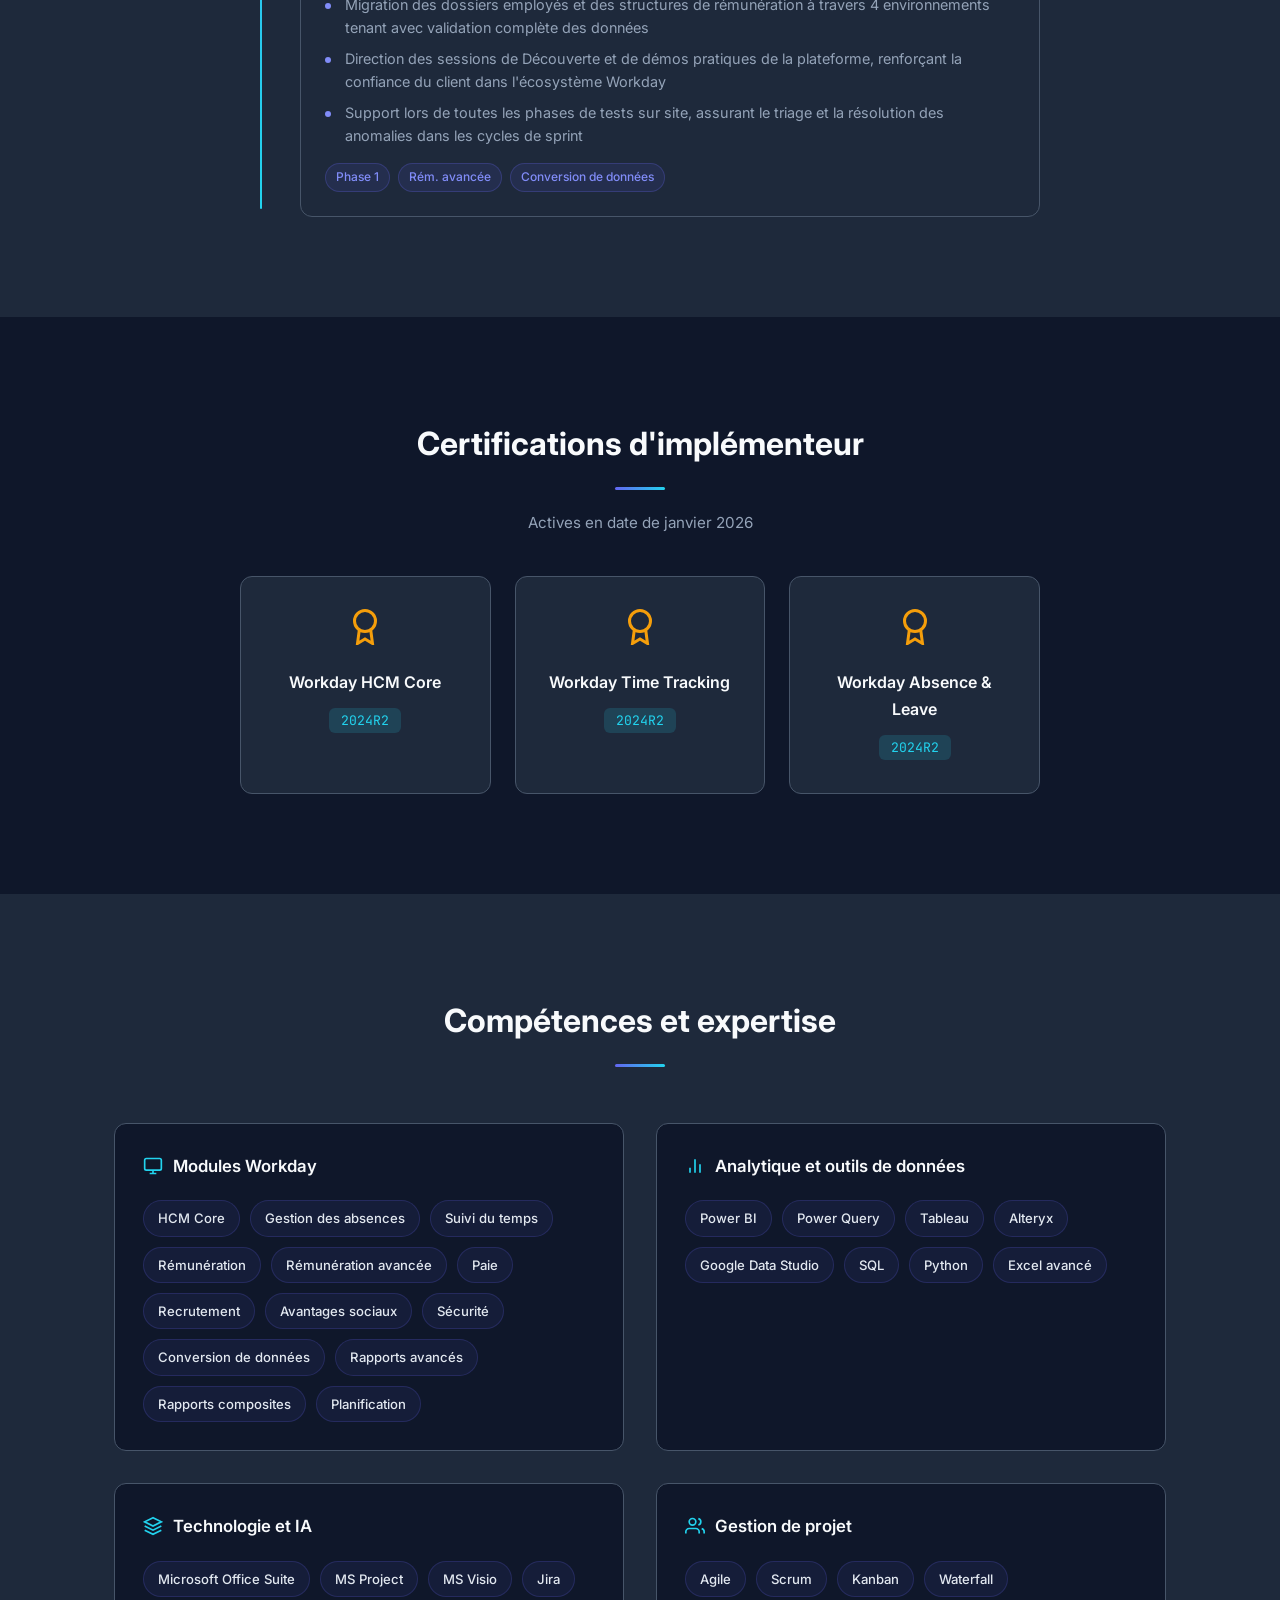
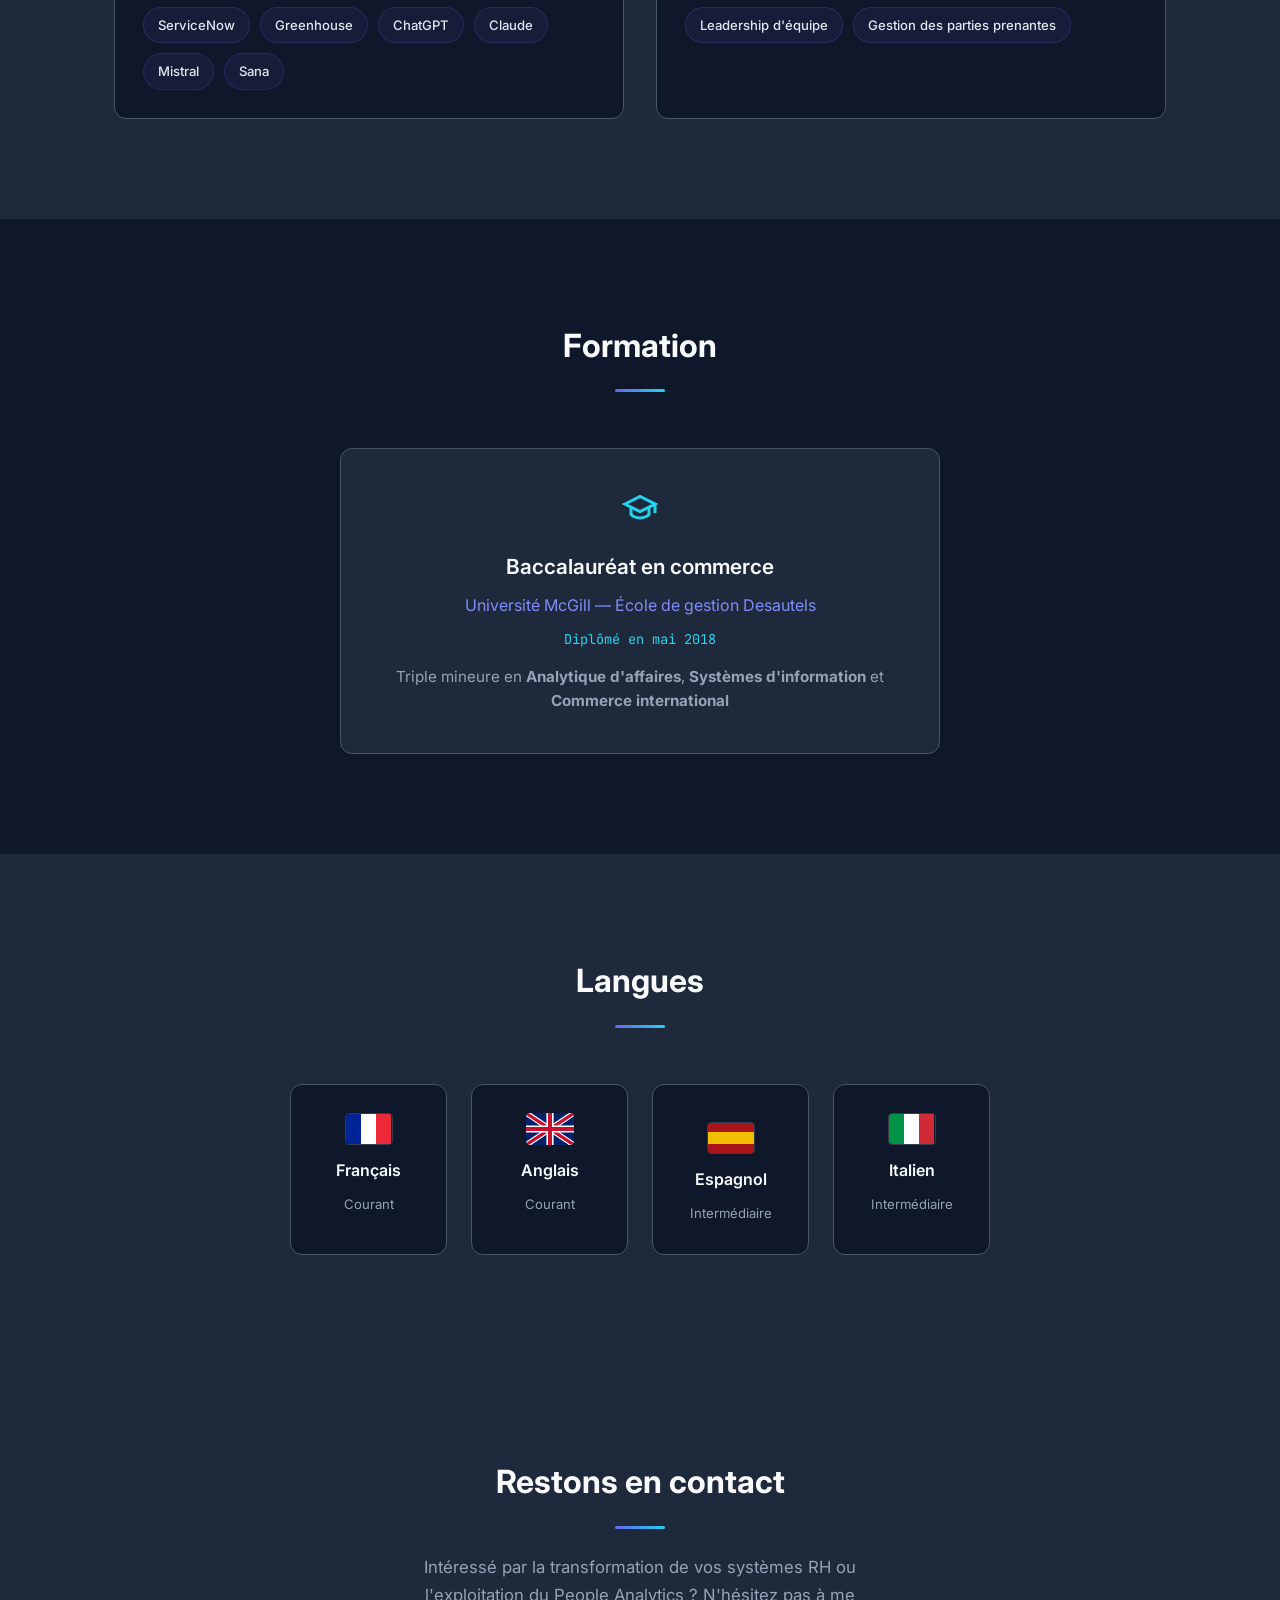
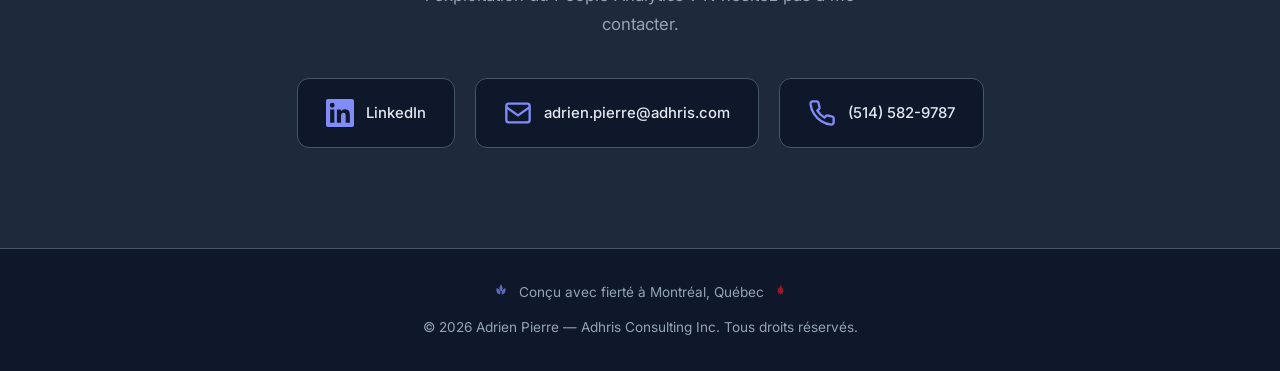
==== commit 02cb735f: "Fix company logos, remove quote section, add Montreal/Canada elements - Replace broken Clearbit API " ====
--- a/index-fr.html
+++ b/index-fr.html
@@ -46,6 +46,11 @@
                 <h1 class="hero-name">Adrien Pierre</h1>
                 <h2 class="hero-title">Architecte Solutions Technologiques RH</h2>
                 <p class="hero-subtitle">Architecte Solutions Workday avec 8 ans d'exp&eacute;rience en impl&eacute;mentation dans les secteurs Finance, Banque, Sant&eacute;, Gouvernement, Assurance et Manufacturier. Citoyen canadien et fran&ccedil;ais (UE).</p>
+                <div class="hero-location">
+                    <svg width="16" height="16" viewBox="0 0 24 24" fill="none" stroke="currentColor" stroke-width="2"><path d="M21 10c0 7-9 13-9 13s-9-6-9-13a9 9 0 0118 0z"/><circle cx="12" cy="10" r="3"/></svg>
+                    <span>Montr&eacute;al, QC, Canada</span>
+                    <svg class="maple-leaf-icon" width="18" height="18" viewBox="0 0 36 36" fill="currentColor"><path d="M18 2l2.5 7h3l-2 3 2.5 4h-3l1 5-4-2.5L18 22l-2-3.5-4 2.5 1-5h-3l2.5-4-2-3h3L18 2z"/></svg>
+                </div>
                 <div class="hero-cta">
                     <a href="#contact" class="btn btn-primary">Me contacter</a>
                     <a href="#experience" class="btn btn-outline">Voir mon parcours</a>
@@ -127,7 +132,7 @@
                     <div class="timeline-content">
                         <div class="timeline-header">
                             <div class="timeline-header-left">
-                                <img src="https://logo.clearbit.com/intact.ca?size=128" alt="Intact Assurance" class="company-logo" onerror="this.style.display='none'">
+                                <img src="images/logos/intact.svg" alt="Intact Assurance" class="company-logo" >
                                 <div>
                                     <h3 class="timeline-role">Consultant Workday Absences, Suivi du temps et Rapports</h3>
                                     <p class="timeline-company">Intact Assurance <span class="industry-tag">Finance</span></p>
@@ -154,7 +159,7 @@
                     <div class="timeline-content">
                         <div class="timeline-header">
                             <div class="timeline-header-left">
-                                <img src="https://logo.clearbit.com/siemens-healthineers.com?size=128" alt="Siemens Healthineers" class="company-logo" onerror="this.style.display='none'">
+                                <img src="images/logos/siemens-healthineers.svg" alt="Siemens Healthineers" class="company-logo" >
                                 <div>
                                     <h3 class="timeline-role">Responsable tests Workday Absences, Suivi du temps et Rapports</h3>
                                     <p class="timeline-company">Siemens Healthineers <span class="industry-tag">Sant&eacute;</span></p>
@@ -183,7 +188,7 @@
                     <div class="timeline-content">
                         <div class="timeline-header">
                             <div class="timeline-header-left">
-                                <img src="https://logo.clearbit.com/cbc.ca?size=128" alt="CBC / Radio-Canada" class="company-logo" onerror="this.style.display='none'">
+                                <img src="images/logos/cbc.svg" alt="CBC / Radio-Canada" class="company-logo" >
                                 <div>
                                     <h3 class="timeline-role">Gestionnaire de produit et architecte solutions Workday</h3>
                                     <p class="timeline-company">CBC / Radio-Canada <span class="industry-tag">M&eacute;dias</span></p>
@@ -211,7 +216,7 @@
                     <div class="timeline-content">
                         <div class="timeline-header">
                             <div class="timeline-header-left">
-                                <img src="https://logo.clearbit.com/dentalcorp.ca?size=128" alt="Dentalcorp" class="company-logo" onerror="this.style.display='none'">
+                                <img src="images/logos/dentalcorp.svg" alt="Dentalcorp" class="company-logo" >
                                 <div>
                                     <h3 class="timeline-role">Gestionnaire de syst&egrave;mes Workday</h3>
                                     <p class="timeline-company">Dentalcorp <span class="industry-tag">Sant&eacute;</span></p>
@@ -240,7 +245,7 @@
                     <div class="timeline-content">
                         <div class="timeline-header">
                             <div class="timeline-header-left">
-                                <img src="https://logo.clearbit.com/caaquebec.com?size=128" alt="CAA Qu&eacute;bec" class="company-logo" onerror="this.style.display='none'">
+                                <img src="images/logos/caaquebec.svg" alt="CAA Qu&eacute;bec" class="company-logo" >
                                 <div>
                                     <h3 class="timeline-role">Consultant Workday HCM et Rapports</h3>
                                     <p class="timeline-company">CAA Qu&eacute;bec <span class="industry-tag">Voyage et Assurance</span></p>
@@ -267,7 +272,7 @@
                     <div class="timeline-content">
                         <div class="timeline-header">
                             <div class="timeline-header-left">
-                                <img src="https://logo.clearbit.com/unity.com?size=128" alt="Unity Technologies" class="company-logo" onerror="this.style.display='none'">
+                                <img src="images/logos/unity.svg" alt="Unity Technologies" class="company-logo" >
                                 <div>
                                     <h3 class="timeline-role">Responsable Rapports RH et Analytique</h3>
                                     <p class="timeline-company">Unity Technologies <span class="industry-tag">Tech</span></p>
@@ -302,7 +307,7 @@
                     <div class="timeline-content">
                         <div class="timeline-header">
                             <div class="timeline-header-left">
-                                <img src="https://logo.clearbit.com/pwc.com?size=128" alt="PwC" class="company-logo" onerror="this.style.display='none'">
+                                <img src="images/logos/pwc.svg" alt="PwC" class="company-logo" >
                                 <div>
                                     <h3 class="timeline-role">Responsable Rapports Workday</h3>
                                     <p class="timeline-company">PwC Global <span class="industry-tag">Conseil</span></p>
@@ -328,7 +333,7 @@
                     <div class="timeline-content">
                         <div class="timeline-header">
                             <div class="timeline-header-left">
-                                <img src="https://logo.clearbit.com/canadiantire.ca?size=128" alt="Canadian Tire" class="company-logo" onerror="this.style.display='none'">
+                                <img src="images/logos/canadiantire.svg" alt="Canadian Tire" class="company-logo" >
                                 <div>
                                     <h3 class="timeline-role">Responsable Rapports Workday</h3>
                                     <p class="timeline-company">Canadian Tire <span class="industry-tag">Commerce de d&eacute;tail</span></p>
@@ -354,7 +359,7 @@
                     <div class="timeline-content">
                         <div class="timeline-header">
                             <div class="timeline-header-left">
-                                <img src="https://logo.clearbit.com/cogeco.com?size=128" alt="Cogeco" class="company-logo" onerror="this.style.display='none'">
+                                <img src="images/logos/cogeco.svg" alt="Cogeco" class="company-logo" >
                                 <div>
                                     <h3 class="timeline-role">Consultant Workday Absences et Conversion de donn&eacute;es</h3>
                                     <p class="timeline-company">Cogeco <span class="industry-tag">T&eacute;l&eacute;com</span></p>
@@ -381,7 +386,7 @@
                     <div class="timeline-content">
                         <div class="timeline-header">
                             <div class="timeline-header-left">
-                                <img src="https://logo.clearbit.com/fondsftq.com?size=128" alt="Fonds de Solidarit&eacute; FTQ" class="company-logo" onerror="this.style.display='none'">
+                                <img src="images/logos/fondsftq.svg" alt="Fonds de Solidarit&eacute; FTQ" class="company-logo" >
                                 <div>
                                     <h3 class="timeline-role">Consultant Workday Conversion de donn&eacute;es et HCM</h3>
                                     <p class="timeline-company">Fonds de Solidarit&eacute; FTQ <span class="industry-tag">Services financiers</span></p>
@@ -408,7 +413,7 @@
                     <div class="timeline-content">
                         <div class="timeline-header">
                             <div class="timeline-header-left">
-                                <img src="https://logo.clearbit.com/ssq.ca?size=128" alt="SSQ Assurance" class="company-logo" onerror="this.style.display='none'">
+                                <img src="images/logos/ssq.svg" alt="SSQ Assurance" class="company-logo" >
                                 <div>
                                     <h3 class="timeline-role">Consultant Workday Conversion de donn&eacute;es et R&eacute;mun&eacute;ration avanc&eacute;e</h3>
                                     <p class="timeline-company">SSQ Assurance <span class="industry-tag">Assurance</span></p>
@@ -570,38 +575,39 @@
             <h2 class="section-title">Langues</h2>
             <div class="languages-grid">
                 <div class="language-card">
-                    <span class="language-flag">FR</span>
+                    <span class="language-flag flag-fr" aria-label="France">
+                        <span class="flag-stripe" style="background:#002395"></span>
+                        <span class="flag-stripe" style="background:#ffffff"></span>
+                        <span class="flag-stripe" style="background:#ED2939"></span>
+                    </span>
                     <h3>Fran&ccedil;ais</h3>
                     <span class="language-level">Courant</span>
                 </div>
                 <div class="language-card">
-                    <span class="language-flag">EN</span>
+                    <span class="language-flag flag-en" aria-label="Royaume-Uni">
+                        <svg viewBox="0 0 60 40" width="48" height="32" style="border-radius:4px;overflow:hidden"><rect width="60" height="40" fill="#012169"/><path d="M0 0L60 40M60 0L0 40" stroke="#fff" stroke-width="7"/><path d="M0 0L60 40M60 0L0 40" stroke="#C8102E" stroke-width="4"/><path d="M30 0v40M0 20h60" stroke="#fff" stroke-width="9"/><path d="M30 0v40M0 20h60" stroke="#C8102E" stroke-width="5"/></svg>
+                    </span>
                     <h3>Anglais</h3>
                     <span class="language-level">Courant</span>
                 </div>
                 <div class="language-card">
-                    <span class="language-flag">ES</span>
+                    <span class="language-flag flag-es" aria-label="Espagne">
+                        <span class="flag-stripe-h" style="background:#AA151B;height:30%"></span>
+                        <span class="flag-stripe-h" style="background:#F1BF00;height:40%"></span>
+                        <span class="flag-stripe-h" style="background:#AA151B;height:30%"></span>
+                    </span>
                     <h3>Espagnol</h3>
                     <span class="language-level">Interm&eacute;diaire</span>
                 </div>
                 <div class="language-card">
-                    <span class="language-flag">IT</span>
+                    <span class="language-flag flag-it" aria-label="Italie">
+                        <span class="flag-stripe" style="background:#009246"></span>
+                        <span class="flag-stripe" style="background:#ffffff"></span>
+                        <span class="flag-stripe" style="background:#CE2B37"></span>
+                    </span>
                     <h3>Italien</h3>
                     <span class="language-level">Interm&eacute;diaire</span>
                 </div>
-            </div>
-        </div>
-    </section>
-
-    <!-- Philosophy Section -->
-    <section class="section" id="philosophy">
-        <div class="container">
-            <div class="quote-block">
-                <svg class="quote-icon" width="48" height="48" viewBox="0 0 24 24" fill="currentColor" opacity="0.15"><path d="M14.017 21v-7.391c0-5.704 3.731-9.57 8.983-10.609l.995 2.151c-2.432.917-3.995 3.638-3.995 5.849h4v10h-9.983zm-14.017 0v-7.391c0-5.704 3.748-9.57 9-10.609l.996 2.151c-2.433.917-3.996 3.638-3.996 5.849h3.983v10h-9.983z"/></svg>
-                <blockquote>
-                    &laquo; Je crois qu'il faut passer du r&ocirc;le d'ex&eacute;cutant &agrave; celui de conseiller strat&eacute;gique &mdash; en utilisant une vision unique des donn&eacute;es, des processus et de la technologie pour remettre en question les hypoth&egrave;ses et guider l'entreprise. &raquo;
-                </blockquote>
-                <cite>&mdash; Adrien Pierre</cite>
             </div>
         </div>
     </section>
@@ -631,6 +637,11 @@
     <!-- Footer -->
     <footer class="footer">
         <div class="container">
+            <div class="footer-location">
+                <svg class="footer-fleur" width="20" height="20" viewBox="0 0 100 100" fill="currentColor"><path d="M50 5c3 8 8 15 8 22s-4 12-8 15c-4-3-8-8-8-15s5-14 8-22zM28 25c8 3 14 9 17 15s2 13 0 17c-5-1-11-4-15-10S27 33 28 25zM72 25c-8 3-14 9-17 15s-2 13 0 17c5-1 11-4 15-10S73 33 72 25zM50 55v40M40 65h20"/></svg>
+                <span>Con&ccedil;u avec fiert&eacute; &agrave; Montr&eacute;al, Qu&eacute;bec</span>
+                <svg class="footer-maple" width="18" height="18" viewBox="0 0 36 36" fill="currentColor"><path d="M18 2l2.5 7h3l-2 3 2.5 4h-3l1 5-4-2.5L18 22l-2-3.5-4 2.5 1-5h-3l2.5-4-2-3h3L18 2z"/></svg>
+            </div>
             <p>&copy; 2026 Adrien Pierre &mdash; Adhris Consulting Inc. Tous droits r&eacute;serv&eacute;s.</p>
         </div>
     </footer>
--- a/styles.css
+++ b/styles.css
@@ -283,6 +283,31 @@
     line-height: 1.7;
 }
 
+.hero-location {
+    display: inline-flex;
+    align-items: center;
+    gap: 8px;
+    font-size: 0.9rem;
+    color: var(--color-text-muted);
+    margin-bottom: 28px;
+    padding: 6px 16px;
+    background: rgba(255, 255, 255, 0.04);
+    border: 1px solid var(--color-border);
+    border-radius: 20px;
+}
+
+.hero-location svg {
+    flex-shrink: 0;
+}
+
+.hero-location svg:first-child {
+    color: var(--color-accent);
+}
+
+.maple-leaf-icon {
+    color: #D71920;
+}
+
 .hero-cta {
     display: flex;
     gap: 16px;
@@ -958,14 +983,36 @@
     align-items: center;
     justify-content: center;
     width: 48px;
-    height: 48px;
-    border-radius: 50%;
-    background: linear-gradient(135deg, var(--color-primary), var(--color-accent));
-    color: white;
-    font-weight: 700;
-    font-size: 0.9rem;
-    font-family: var(--font-mono);
+    height: 32px;
+    border-radius: 4px;
+    overflow: hidden;
     margin-bottom: 12px;
+    border: 1px solid rgba(255, 255, 255, 0.15);
+}
+
+.language-flag.flag-fr,
+.language-flag.flag-it {
+    flex-direction: row;
+}
+
+.language-flag.flag-es {
+    flex-direction: column;
+}
+
+.flag-stripe {
+    flex: 1;
+    height: 100%;
+}
+
+.flag-stripe-h {
+    width: 100%;
+}
+
+.language-flag.flag-en {
+    background: none;
+    border: none;
+    width: auto;
+    height: auto;
 }
 
 .language-card h3 {
@@ -1062,6 +1109,26 @@
     padding: 32px 0;
     text-align: center;
     border-top: 1px solid var(--color-border);
+}
+
+.footer-location {
+    display: flex;
+    align-items: center;
+    justify-content: center;
+    gap: 8px;
+    margin-bottom: 12px;
+    font-size: 0.85rem;
+    color: var(--color-text-muted);
+}
+
+.footer-fleur {
+    color: var(--color-primary-light);
+    opacity: 0.7;
+}
+
+.footer-maple {
+    color: #D71920;
+    opacity: 0.7;
 }
 
 .footer p {
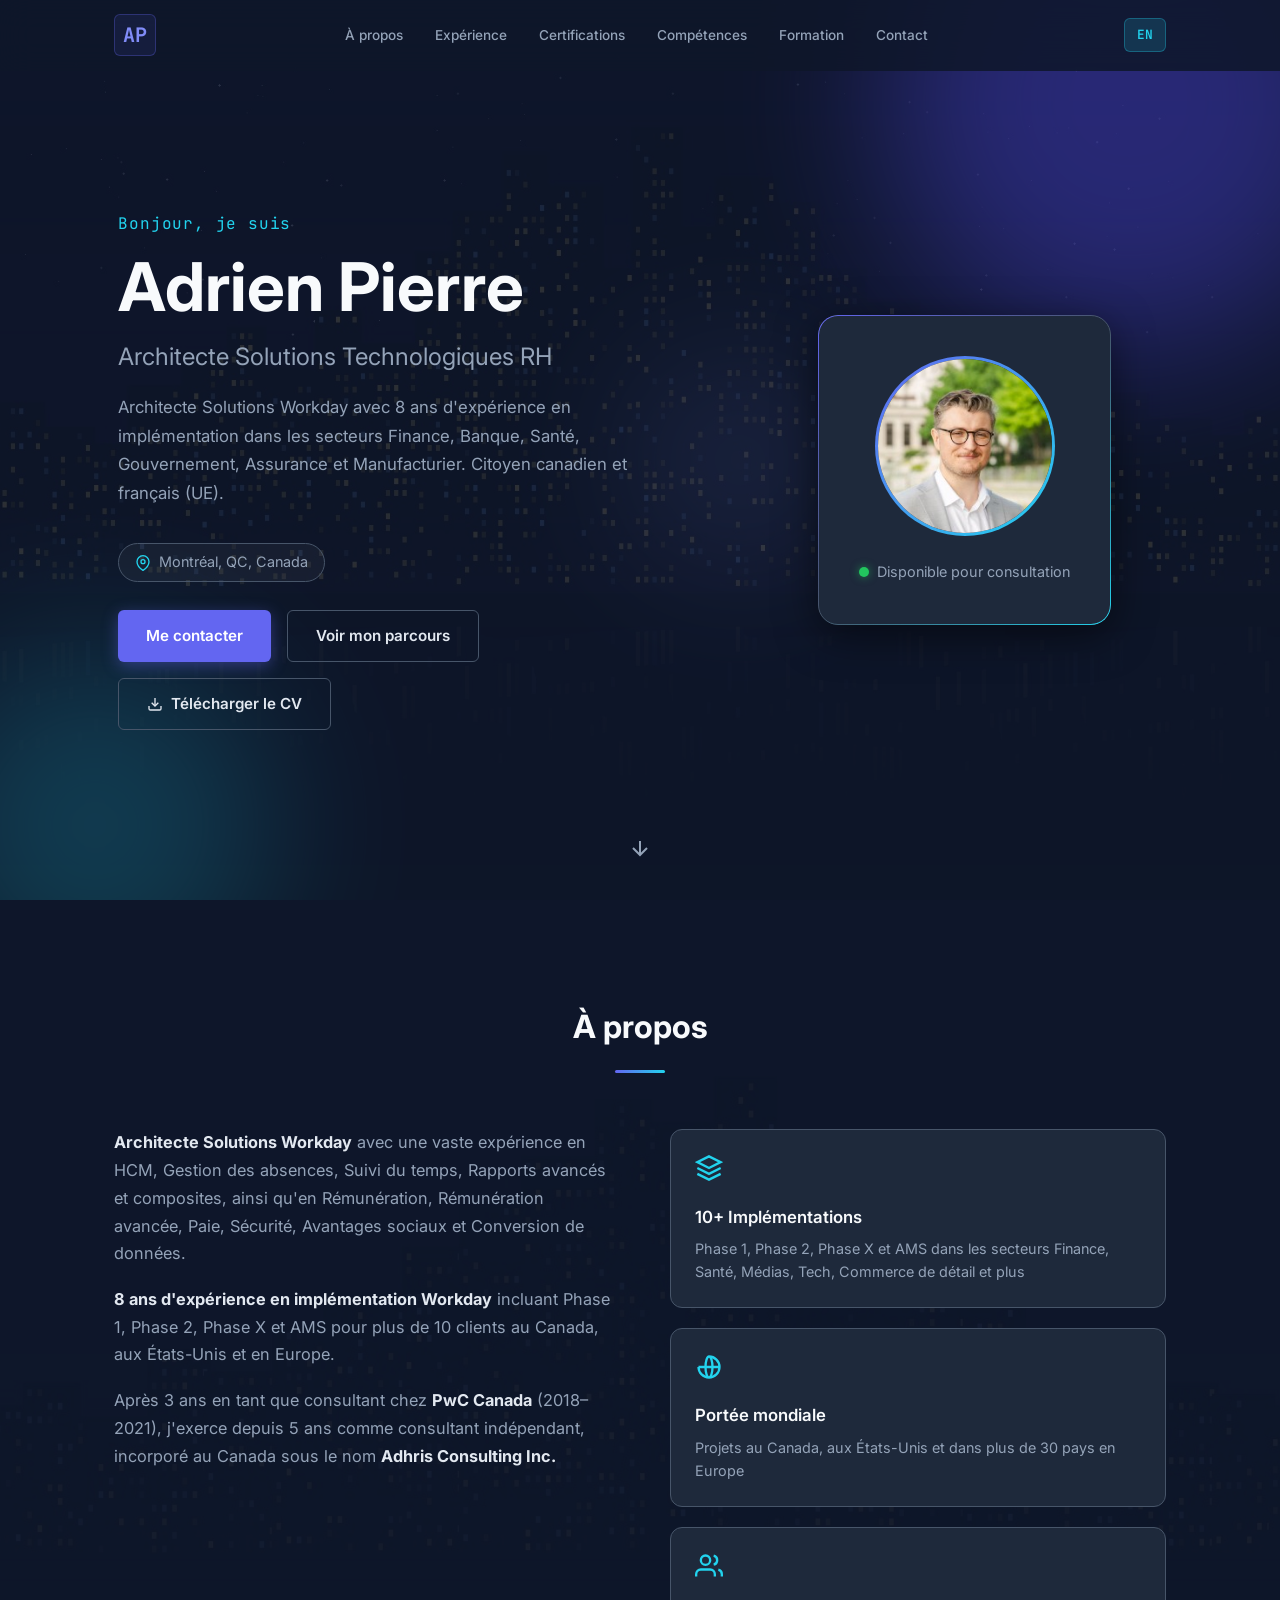
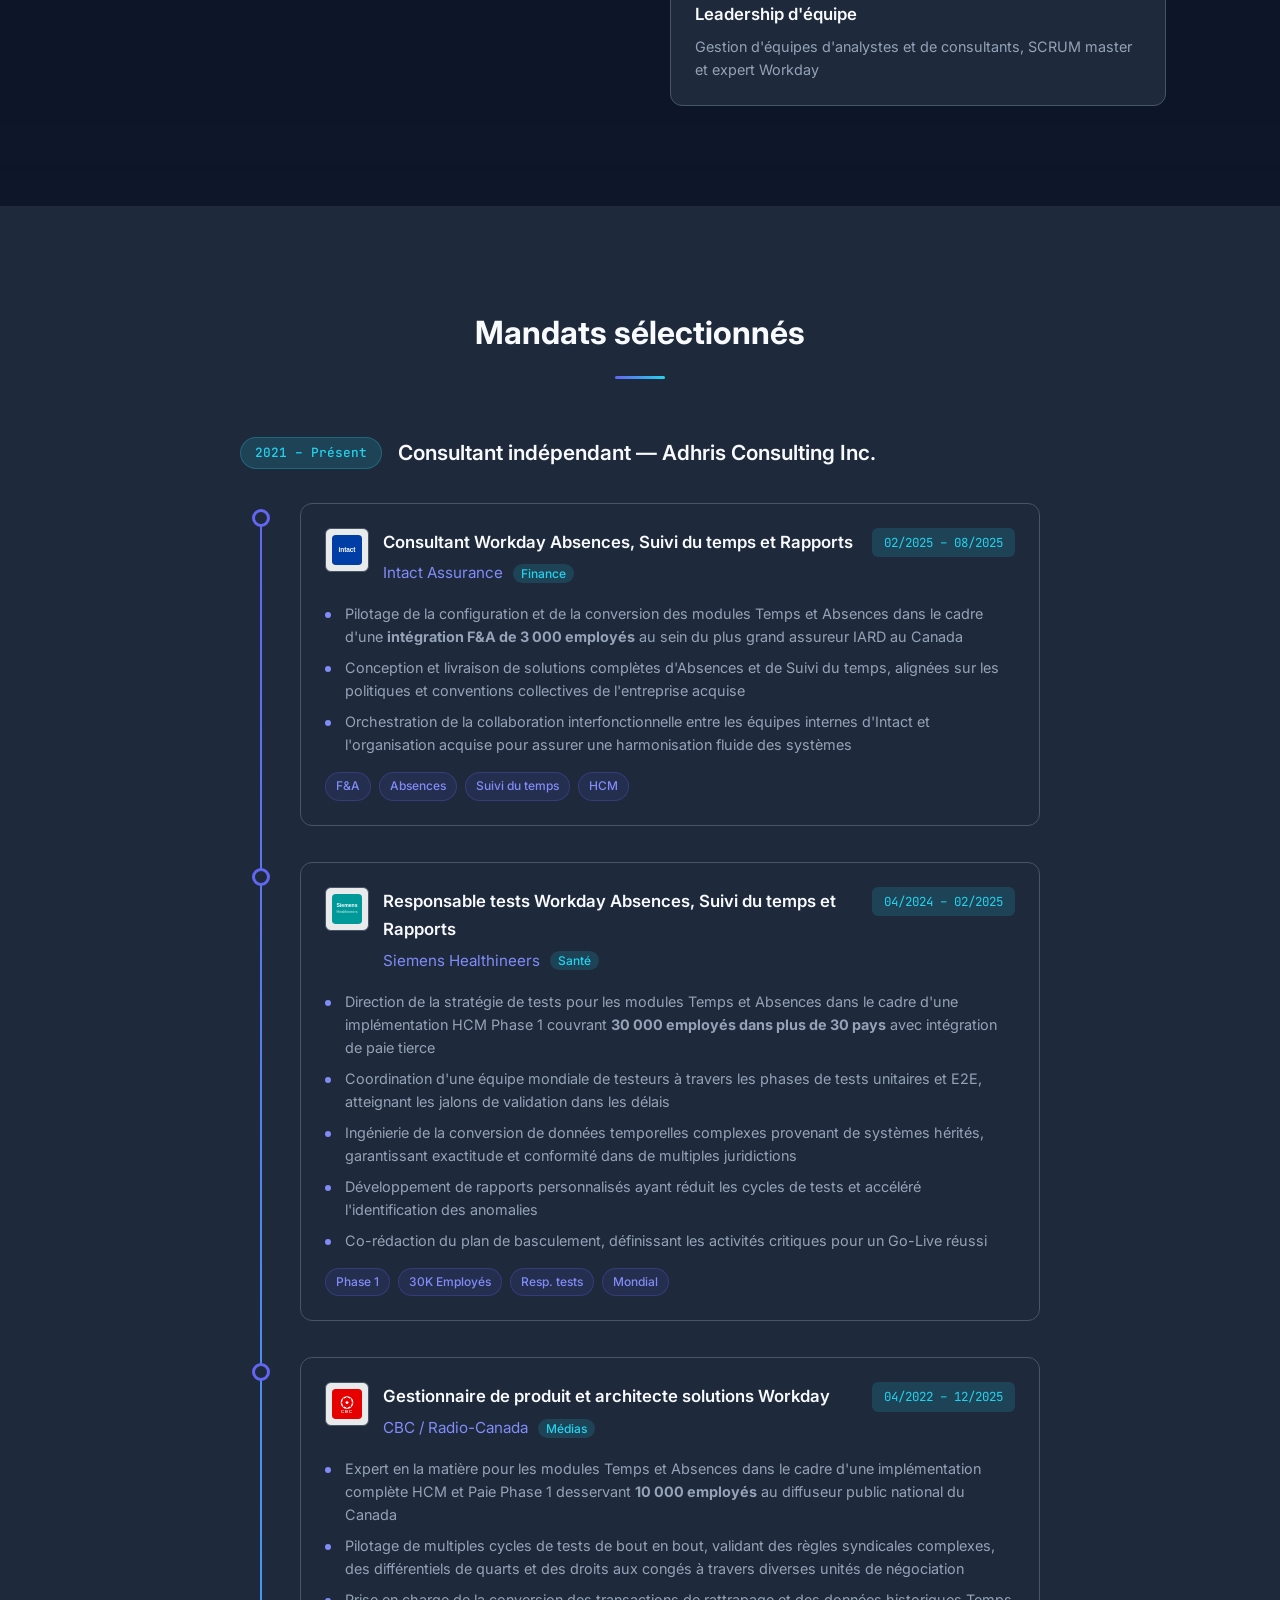
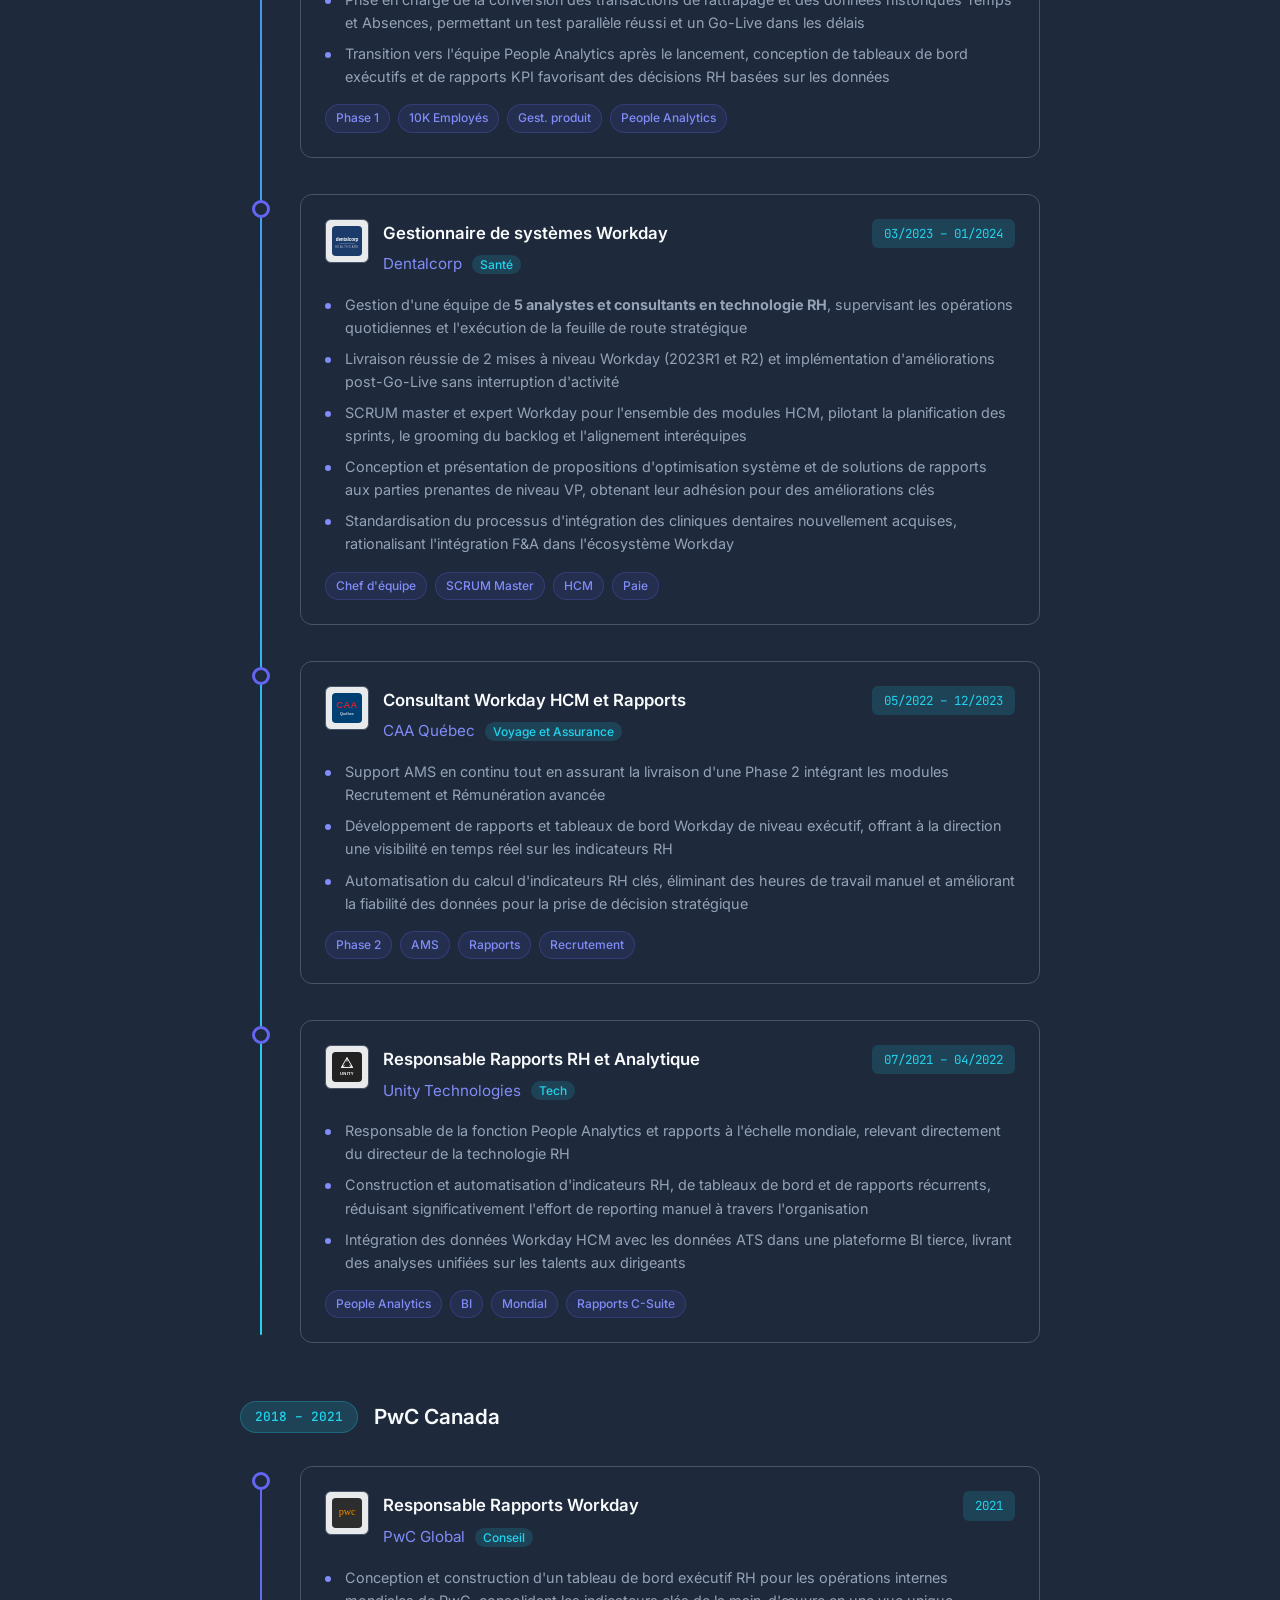
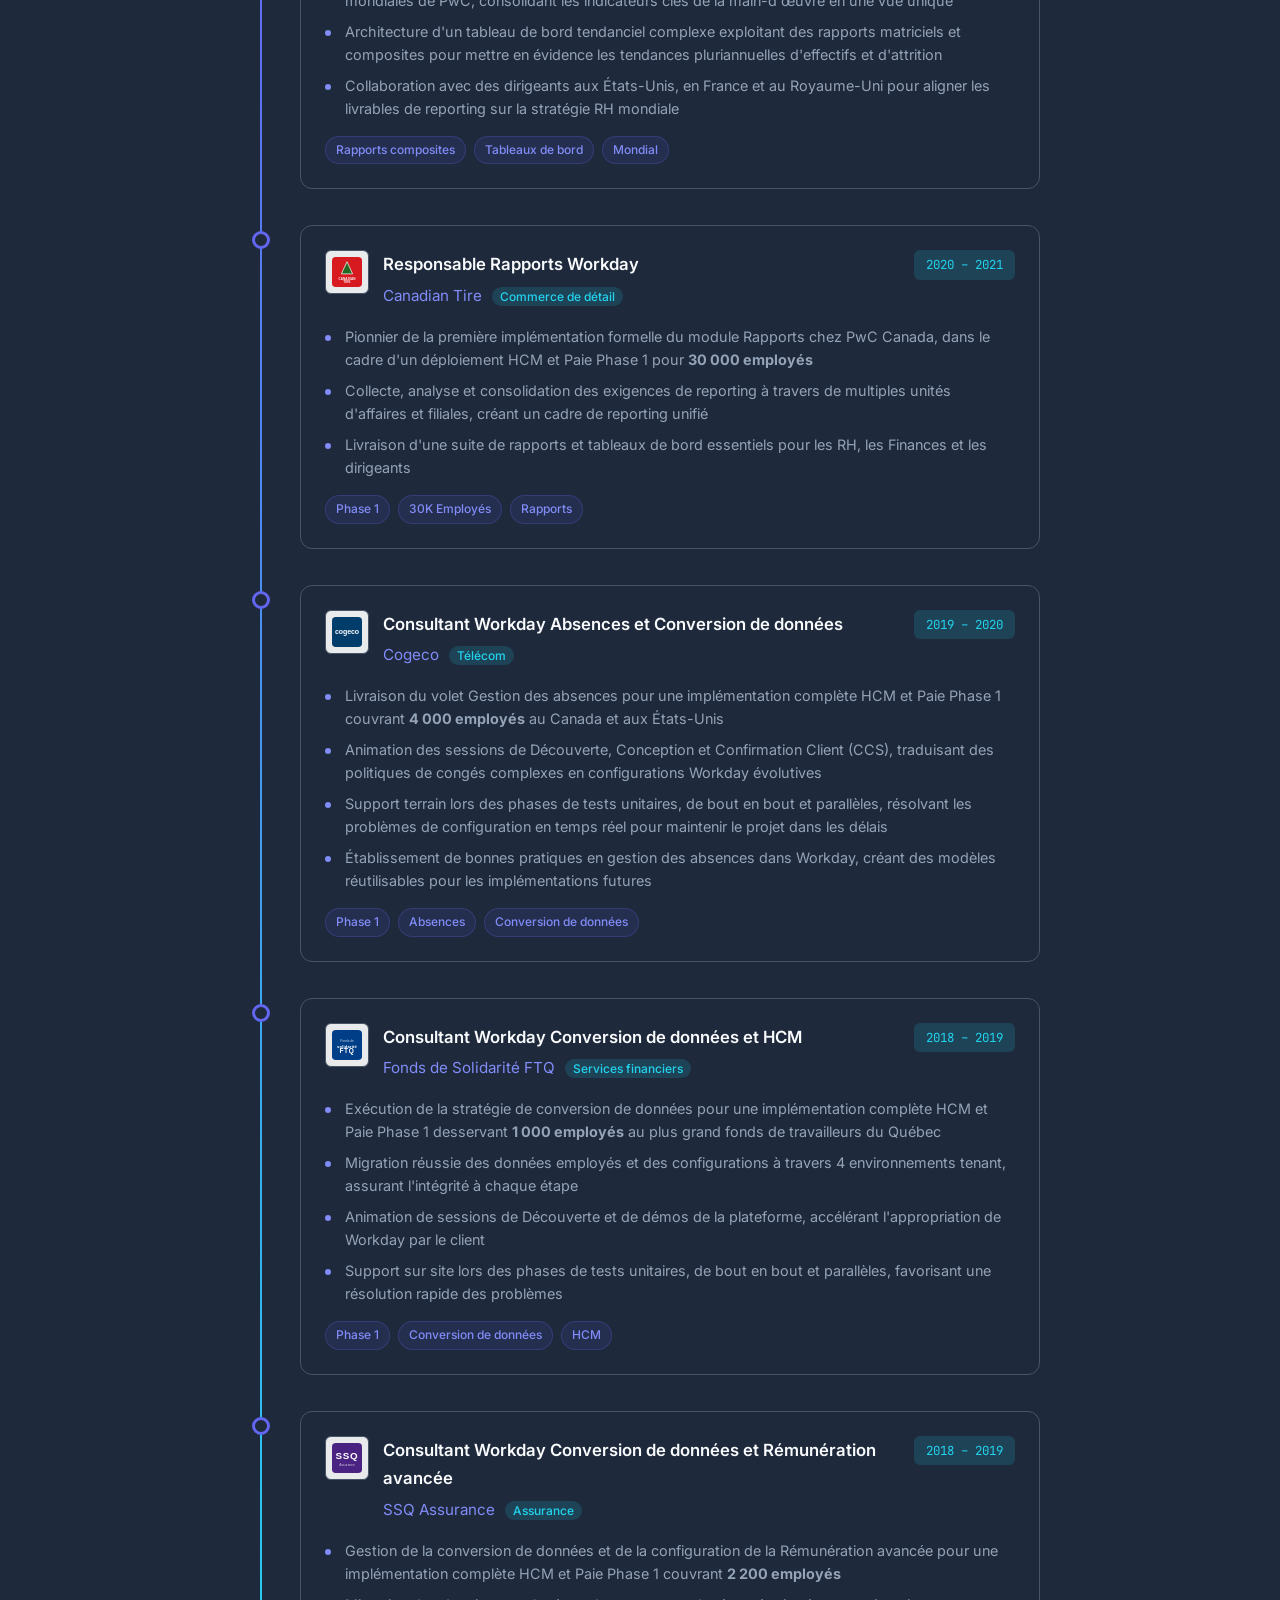
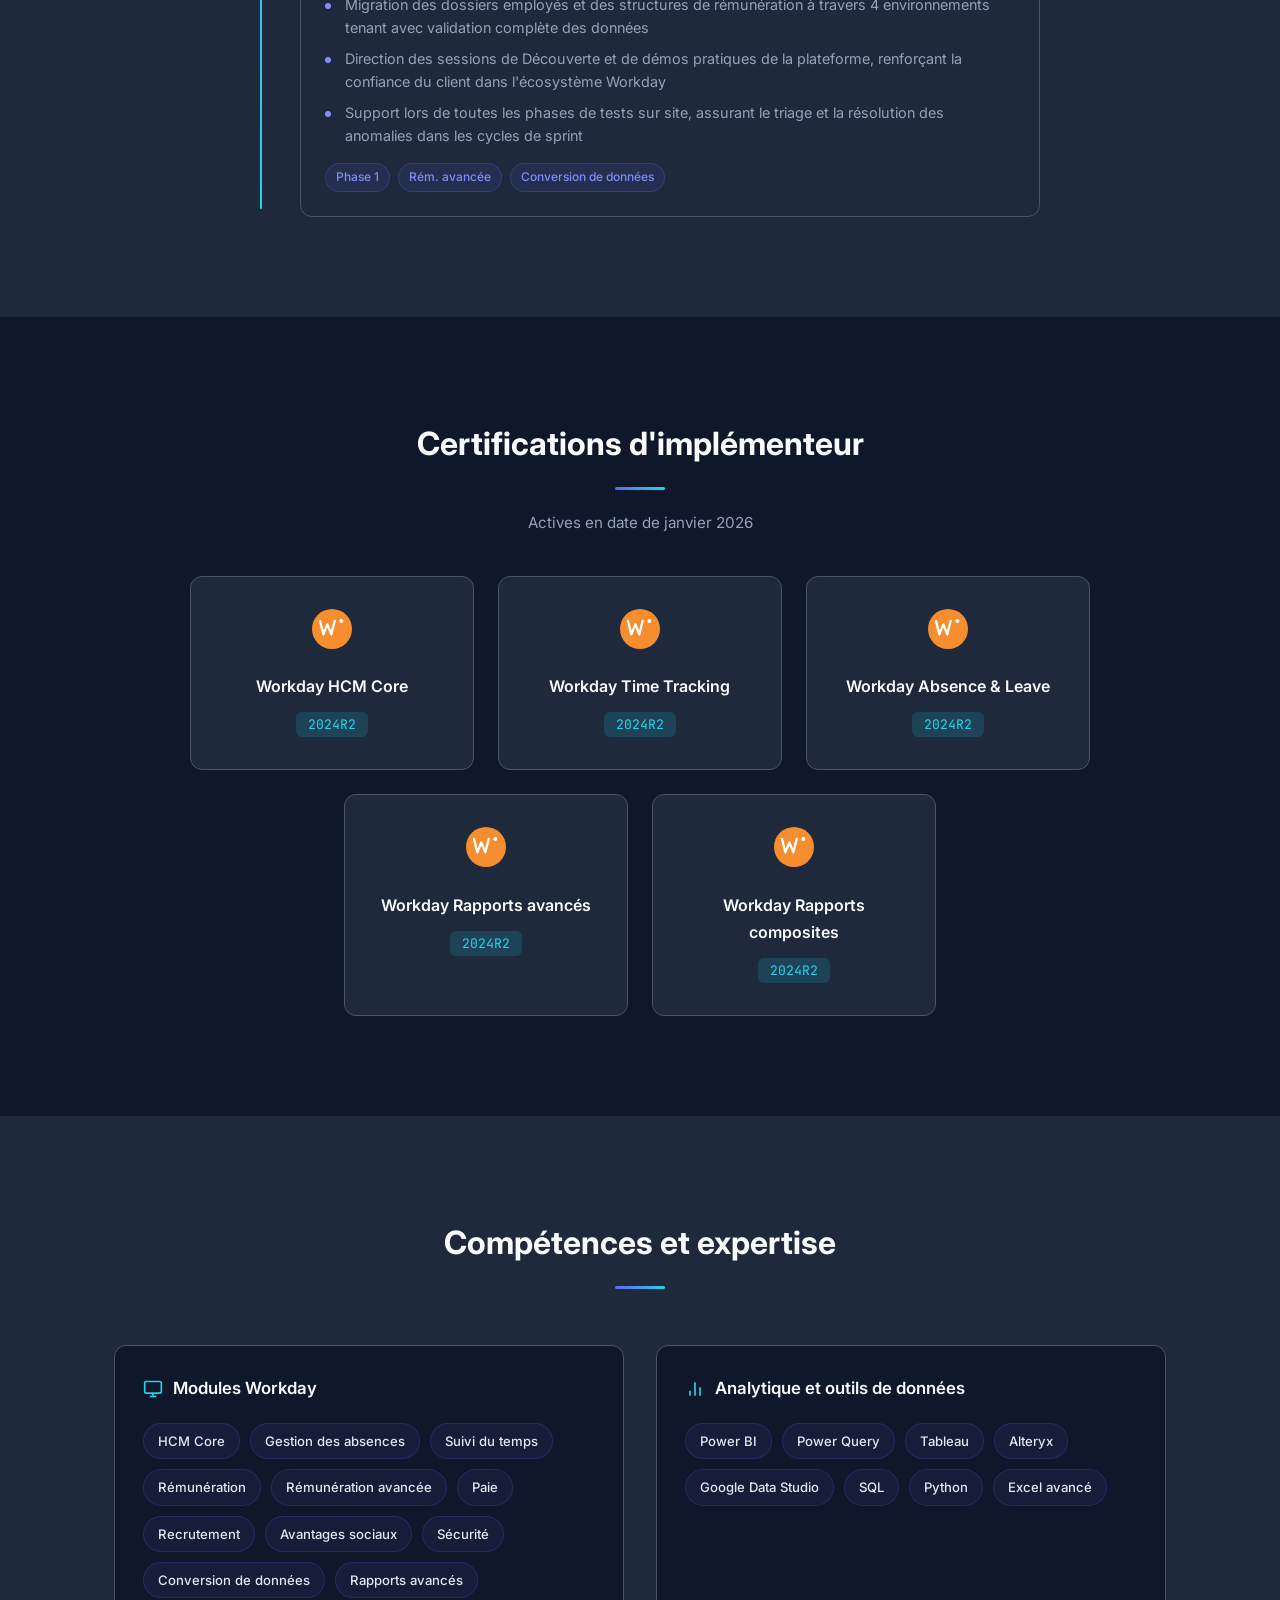
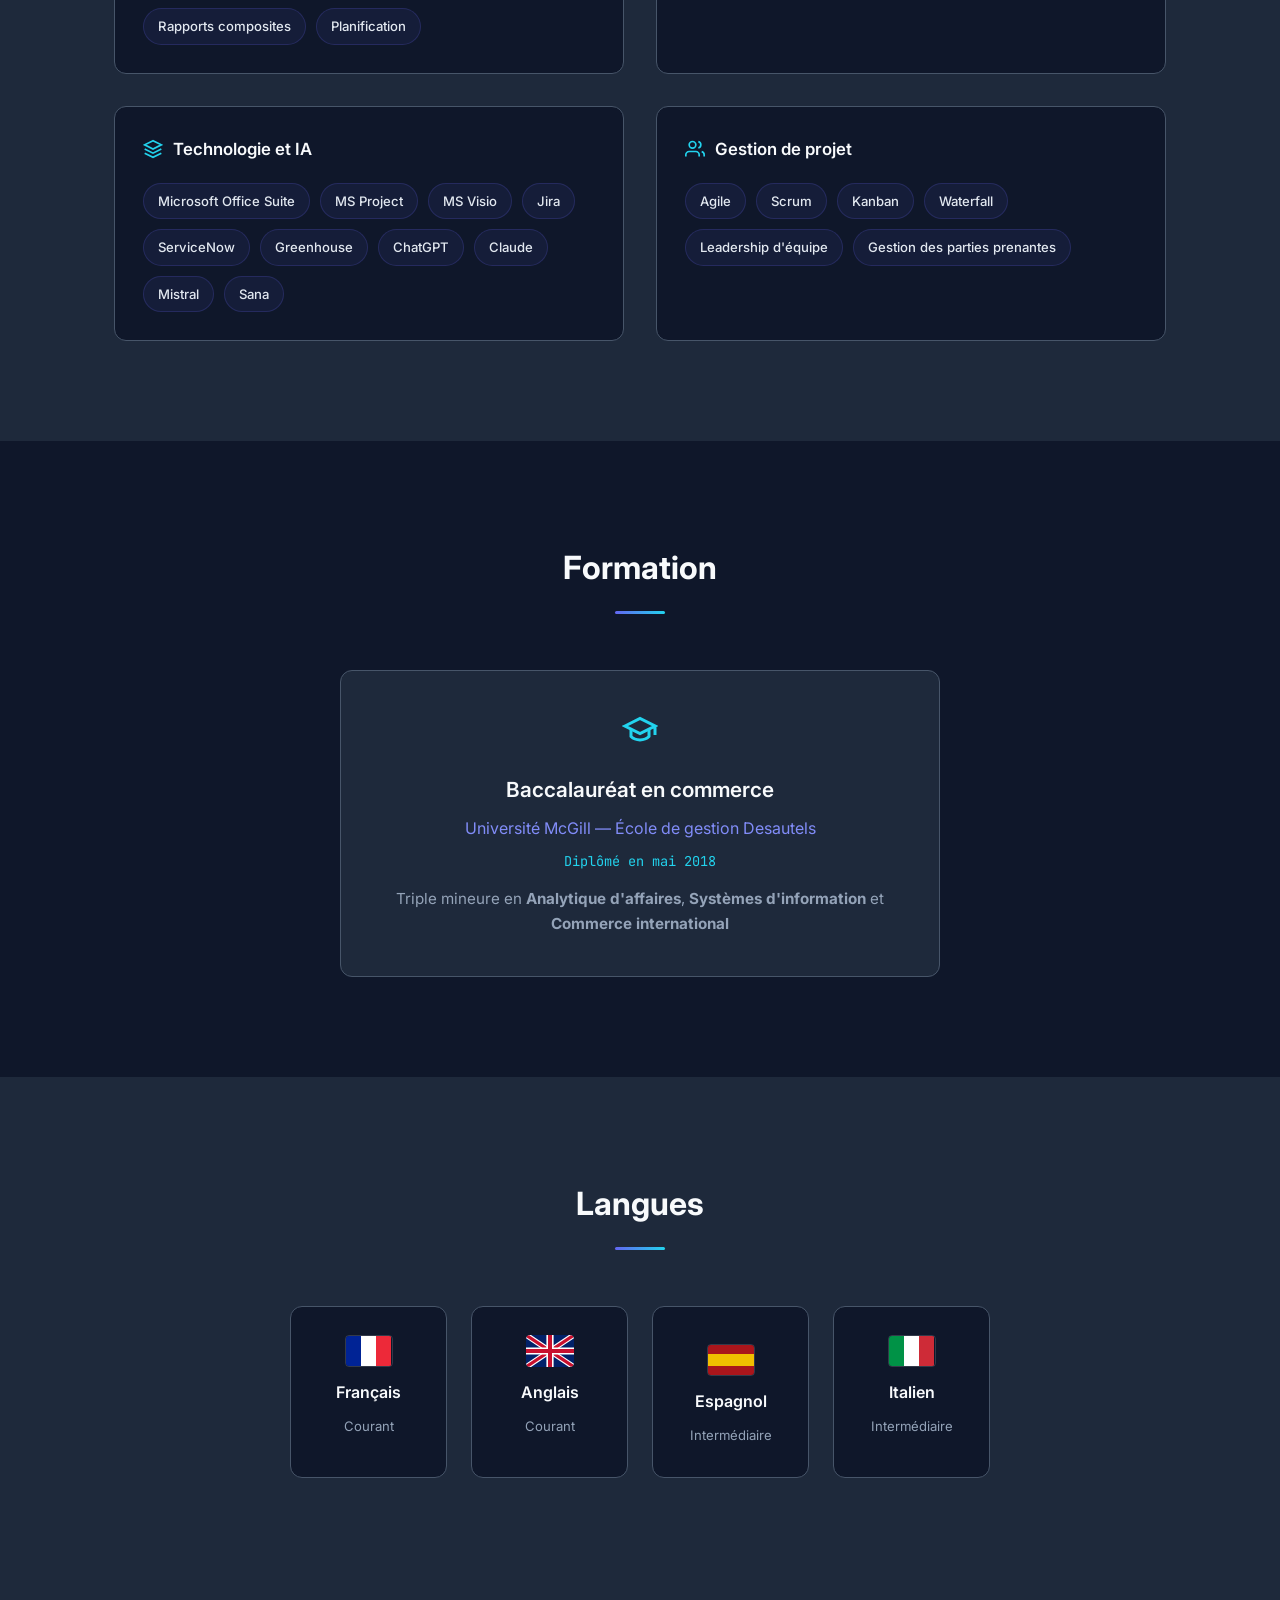
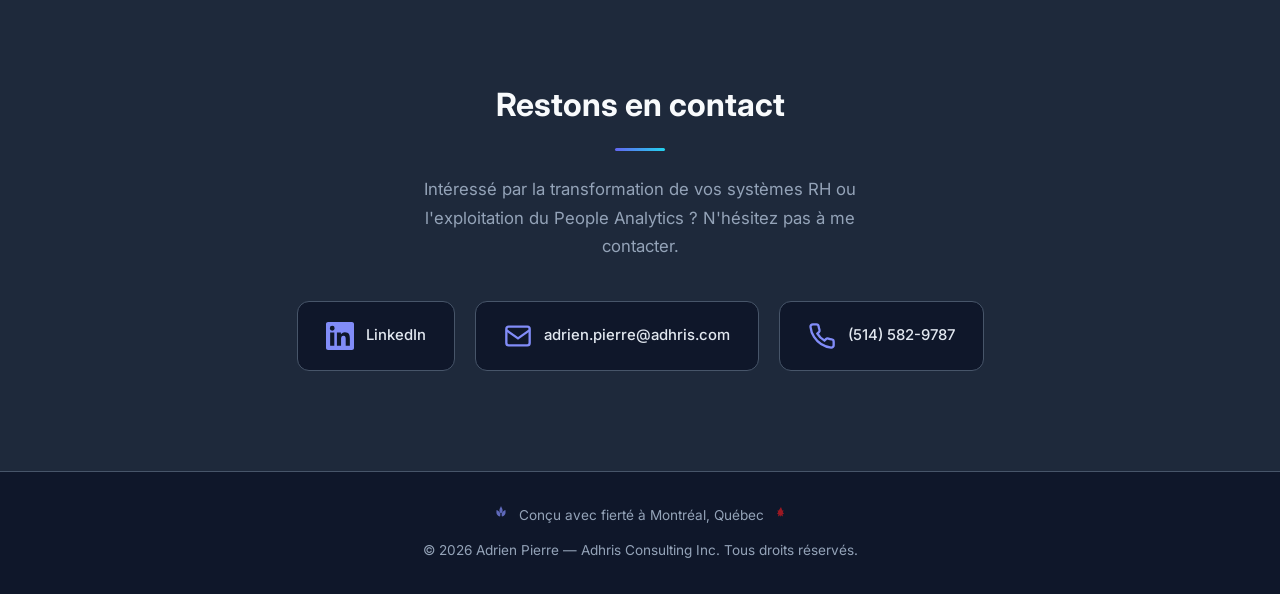
==== commit 0f1020f7: "Add reporting certifications, fix CAA logo, remove maple leaf, add Workday W icon - Add Workday Adva" ====
--- a/index-fr.html
+++ b/index-fr.html
@@ -49,7 +49,6 @@
                 <div class="hero-location">
                     <svg width="16" height="16" viewBox="0 0 24 24" fill="none" stroke="currentColor" stroke-width="2"><path d="M21 10c0 7-9 13-9 13s-9-6-9-13a9 9 0 0118 0z"/><circle cx="12" cy="10" r="3"/></svg>
                     <span>Montr&eacute;al, QC, Canada</span>
-                    <svg class="maple-leaf-icon" width="18" height="18" viewBox="0 0 36 36" fill="currentColor"><path d="M18 2l2.5 7h3l-2 3 2.5 4h-3l1 5-4-2.5L18 22l-2-3.5-4 2.5 1-5h-3l2.5-4-2-3h3L18 2z"/></svg>
                 </div>
                 <div class="hero-cta">
                     <a href="#contact" class="btn btn-primary">Me contacter</a>
@@ -447,23 +446,37 @@
             <div class="cert-grid">
                 <div class="cert-card">
                     <div class="cert-icon">
-                        <svg width="36" height="36" viewBox="0 0 24 24" fill="none" stroke="currentColor" stroke-width="2"><circle cx="12" cy="8" r="7"/><polyline points="8.21 13.89 7 23 12 20 17 23 15.79 13.88"/></svg>
+                        <svg class="workday-w" width="40" height="40" viewBox="0 0 60 60"><circle cx="30" cy="30" r="30" fill="#F68D2E"/><path d="M12 18l5 20 6-15 6 15 5-20" fill="none" stroke="#fff" stroke-width="3.5" stroke-linecap="round" stroke-linejoin="round"/><circle cx="44" cy="18" r="3" fill="#fff"/></svg>
                     </div>
                     <h3>Workday HCM Core</h3>
                     <span class="cert-version">2024R2</span>
                 </div>
                 <div class="cert-card">
                     <div class="cert-icon">
-                        <svg width="36" height="36" viewBox="0 0 24 24" fill="none" stroke="currentColor" stroke-width="2"><circle cx="12" cy="8" r="7"/><polyline points="8.21 13.89 7 23 12 20 17 23 15.79 13.88"/></svg>
+                        <svg class="workday-w" width="40" height="40" viewBox="0 0 60 60"><circle cx="30" cy="30" r="30" fill="#F68D2E"/><path d="M12 18l5 20 6-15 6 15 5-20" fill="none" stroke="#fff" stroke-width="3.5" stroke-linecap="round" stroke-linejoin="round"/><circle cx="44" cy="18" r="3" fill="#fff"/></svg>
                     </div>
                     <h3>Workday Time Tracking</h3>
                     <span class="cert-version">2024R2</span>
                 </div>
                 <div class="cert-card">
                     <div class="cert-icon">
-                        <svg width="36" height="36" viewBox="0 0 24 24" fill="none" stroke="currentColor" stroke-width="2"><circle cx="12" cy="8" r="7"/><polyline points="8.21 13.89 7 23 12 20 17 23 15.79 13.88"/></svg>
+                        <svg class="workday-w" width="40" height="40" viewBox="0 0 60 60"><circle cx="30" cy="30" r="30" fill="#F68D2E"/><path d="M12 18l5 20 6-15 6 15 5-20" fill="none" stroke="#fff" stroke-width="3.5" stroke-linecap="round" stroke-linejoin="round"/><circle cx="44" cy="18" r="3" fill="#fff"/></svg>
                     </div>
                     <h3>Workday Absence &amp; Leave</h3>
+                    <span class="cert-version">2024R2</span>
+                </div>
+                <div class="cert-card">
+                    <div class="cert-icon">
+                        <svg class="workday-w" width="40" height="40" viewBox="0 0 60 60"><circle cx="30" cy="30" r="30" fill="#F68D2E"/><path d="M12 18l5 20 6-15 6 15 5-20" fill="none" stroke="#fff" stroke-width="3.5" stroke-linecap="round" stroke-linejoin="round"/><circle cx="44" cy="18" r="3" fill="#fff"/></svg>
+                    </div>
+                    <h3>Workday Rapports avanc&eacute;s</h3>
+                    <span class="cert-version">2024R2</span>
+                </div>
+                <div class="cert-card">
+                    <div class="cert-icon">
+                        <svg class="workday-w" width="40" height="40" viewBox="0 0 60 60"><circle cx="30" cy="30" r="30" fill="#F68D2E"/><path d="M12 18l5 20 6-15 6 15 5-20" fill="none" stroke="#fff" stroke-width="3.5" stroke-linecap="round" stroke-linejoin="round"/><circle cx="44" cy="18" r="3" fill="#fff"/></svg>
+                    </div>
+                    <h3>Workday Rapports composites</h3>
                     <span class="cert-version">2024R2</span>
                 </div>
             </div>
--- a/styles.css
+++ b/styles.css
@@ -780,14 +780,17 @@
    Certifications Section
    ======================================== */
 .cert-grid {
-    display: grid;
-    grid-template-columns: repeat(3, 1fr);
+    display: flex;
+    flex-wrap: wrap;
+    justify-content: center;
     gap: 24px;
-    max-width: 800px;
+    max-width: 900px;
     margin: 0 auto;
 }
 
 .cert-card {
+    flex: 0 1 calc(33.333% - 16px);
+    min-width: 200px;
     background: var(--color-bg-alt);
     border: 1px solid var(--color-border);
     border-radius: var(--radius-md);
@@ -1184,8 +1187,8 @@
         margin: 0 auto;
     }
 
-    .cert-grid {
-        grid-template-columns: 1fr;
+    .cert-card {
+        flex: 0 1 100%;
         max-width: 320px;
     }
 
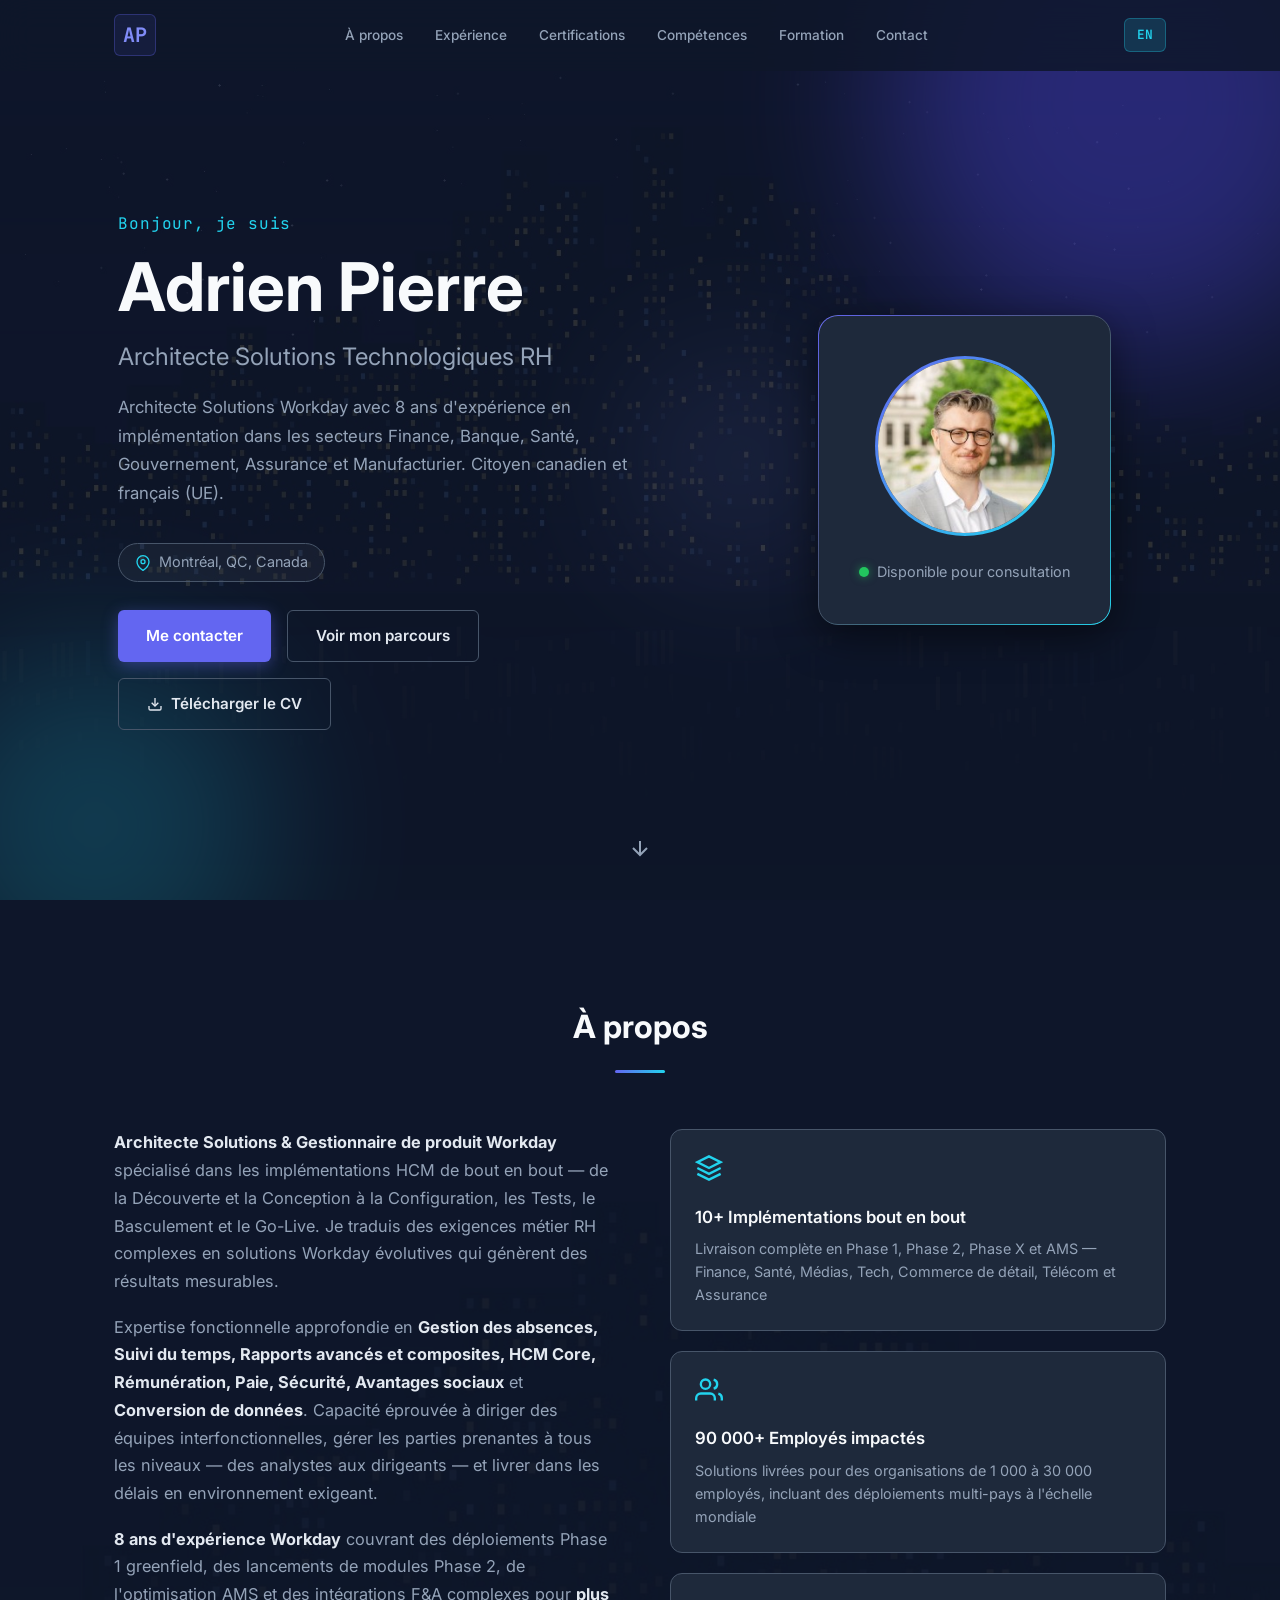
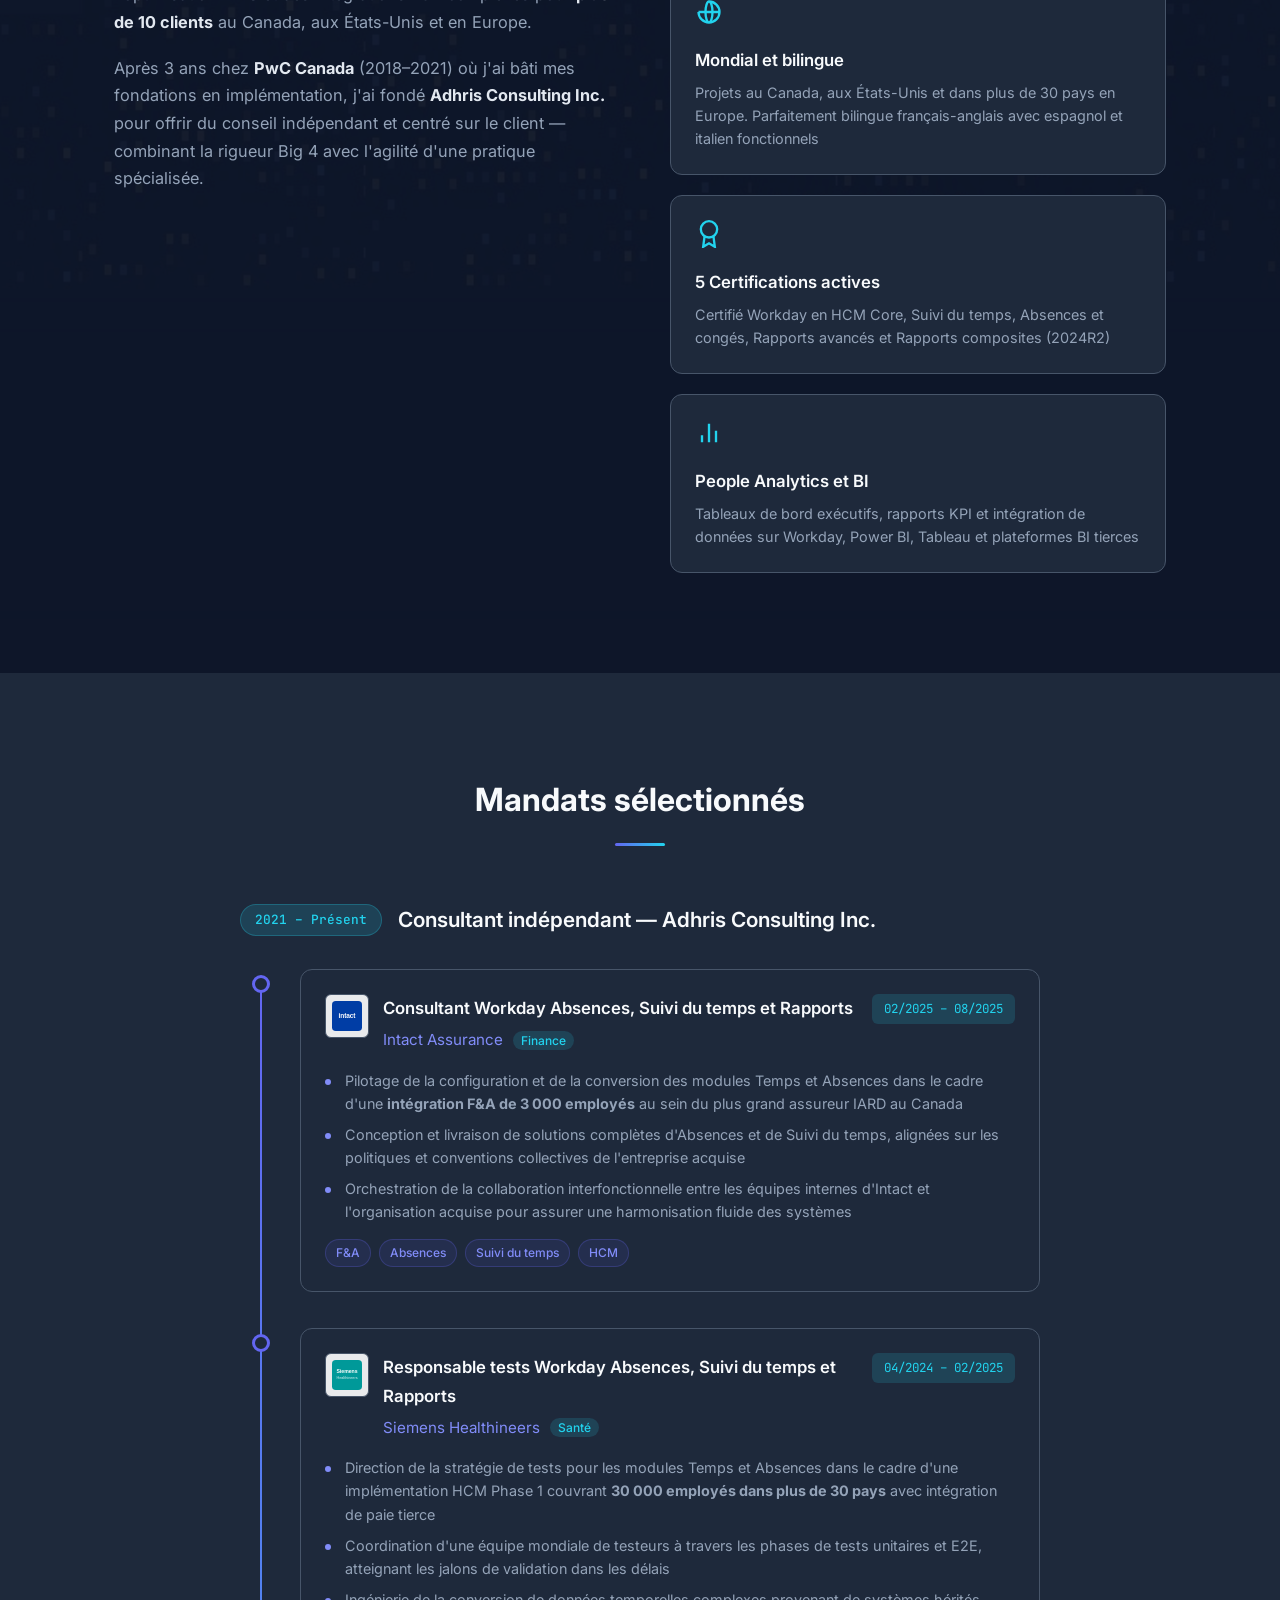
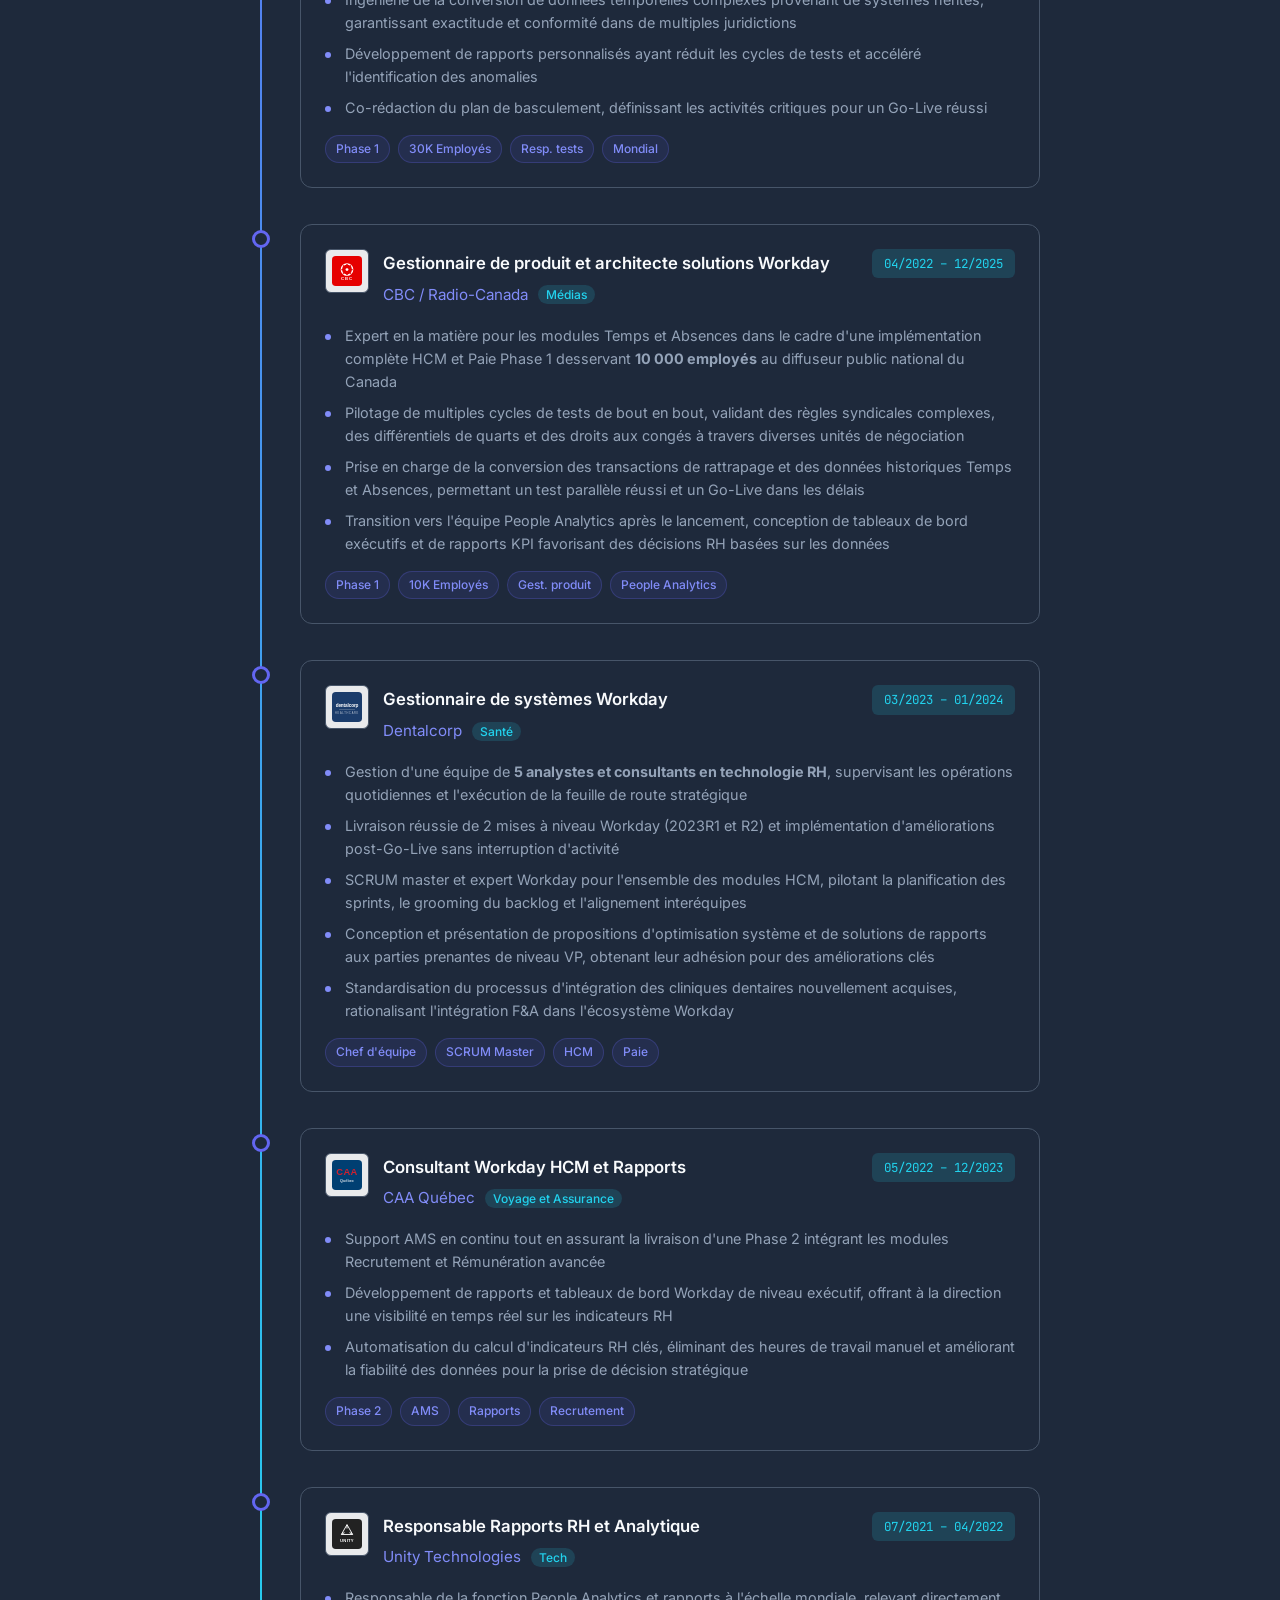
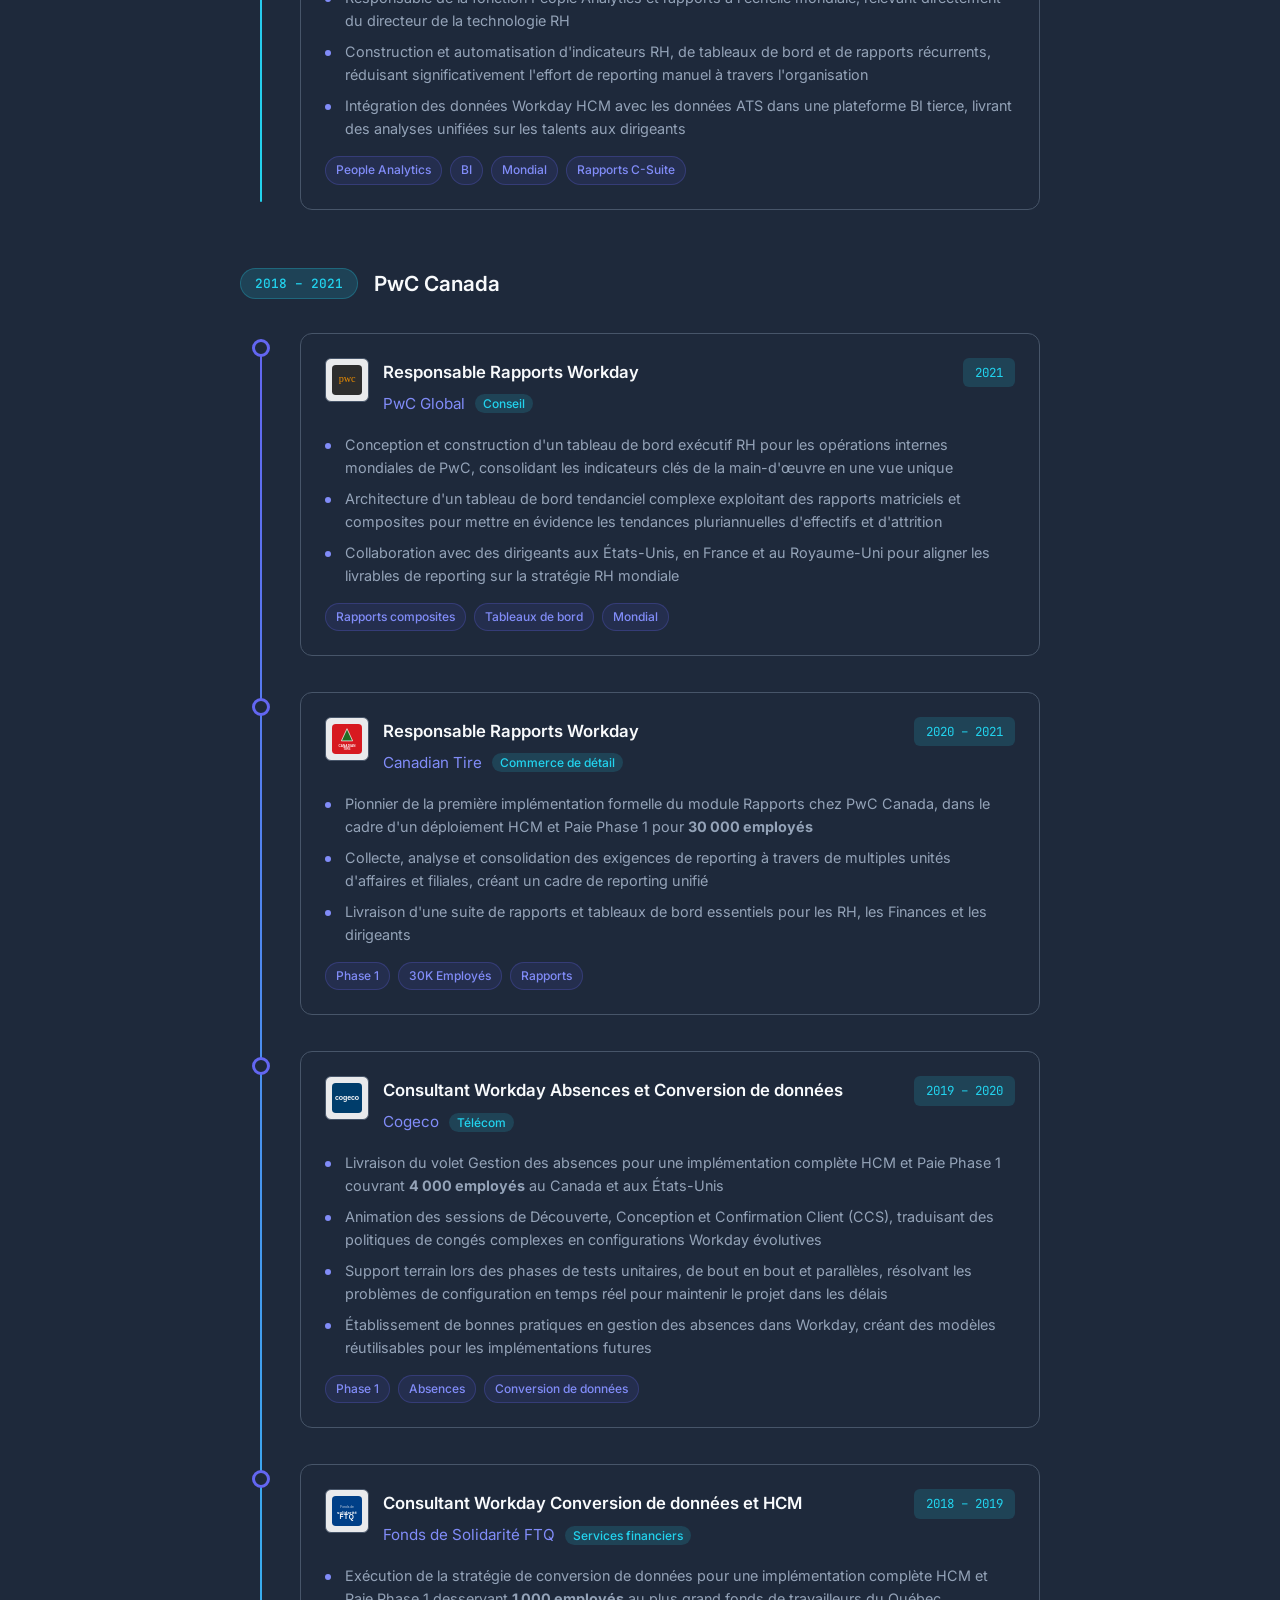
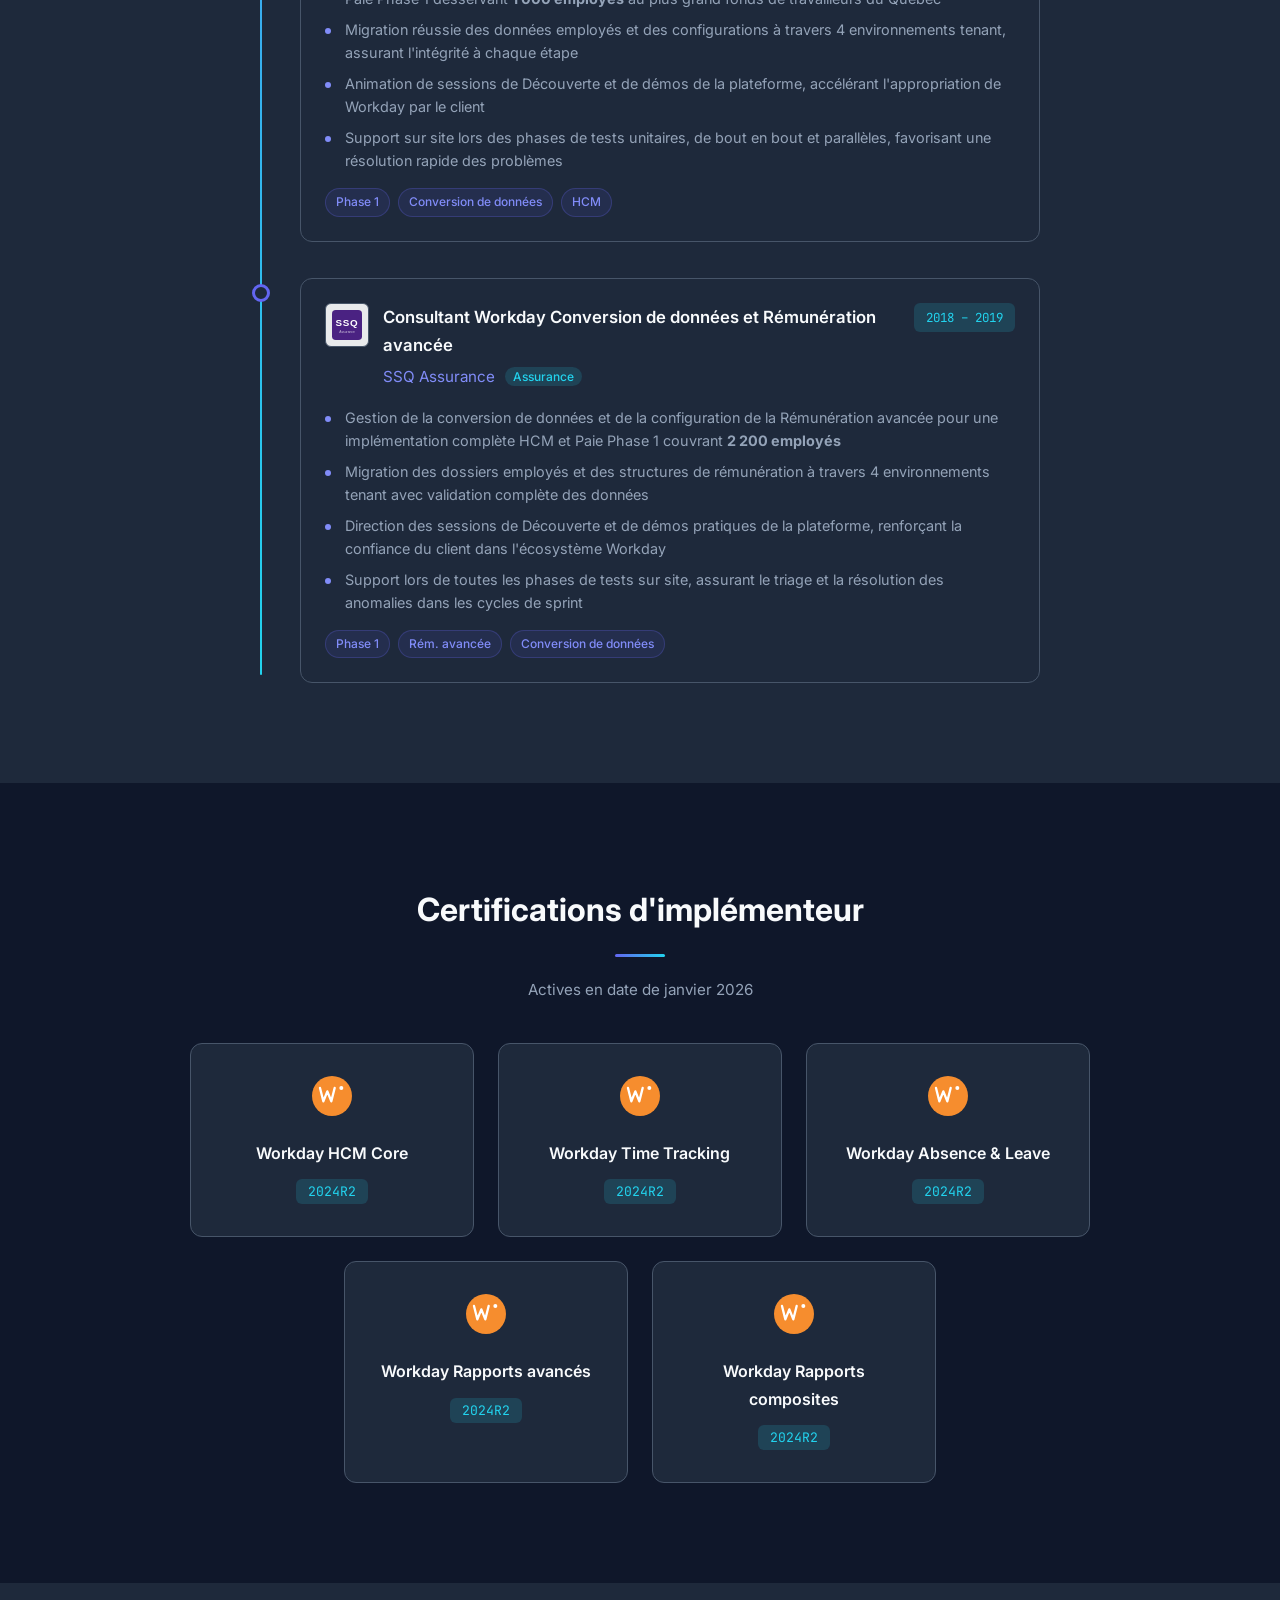
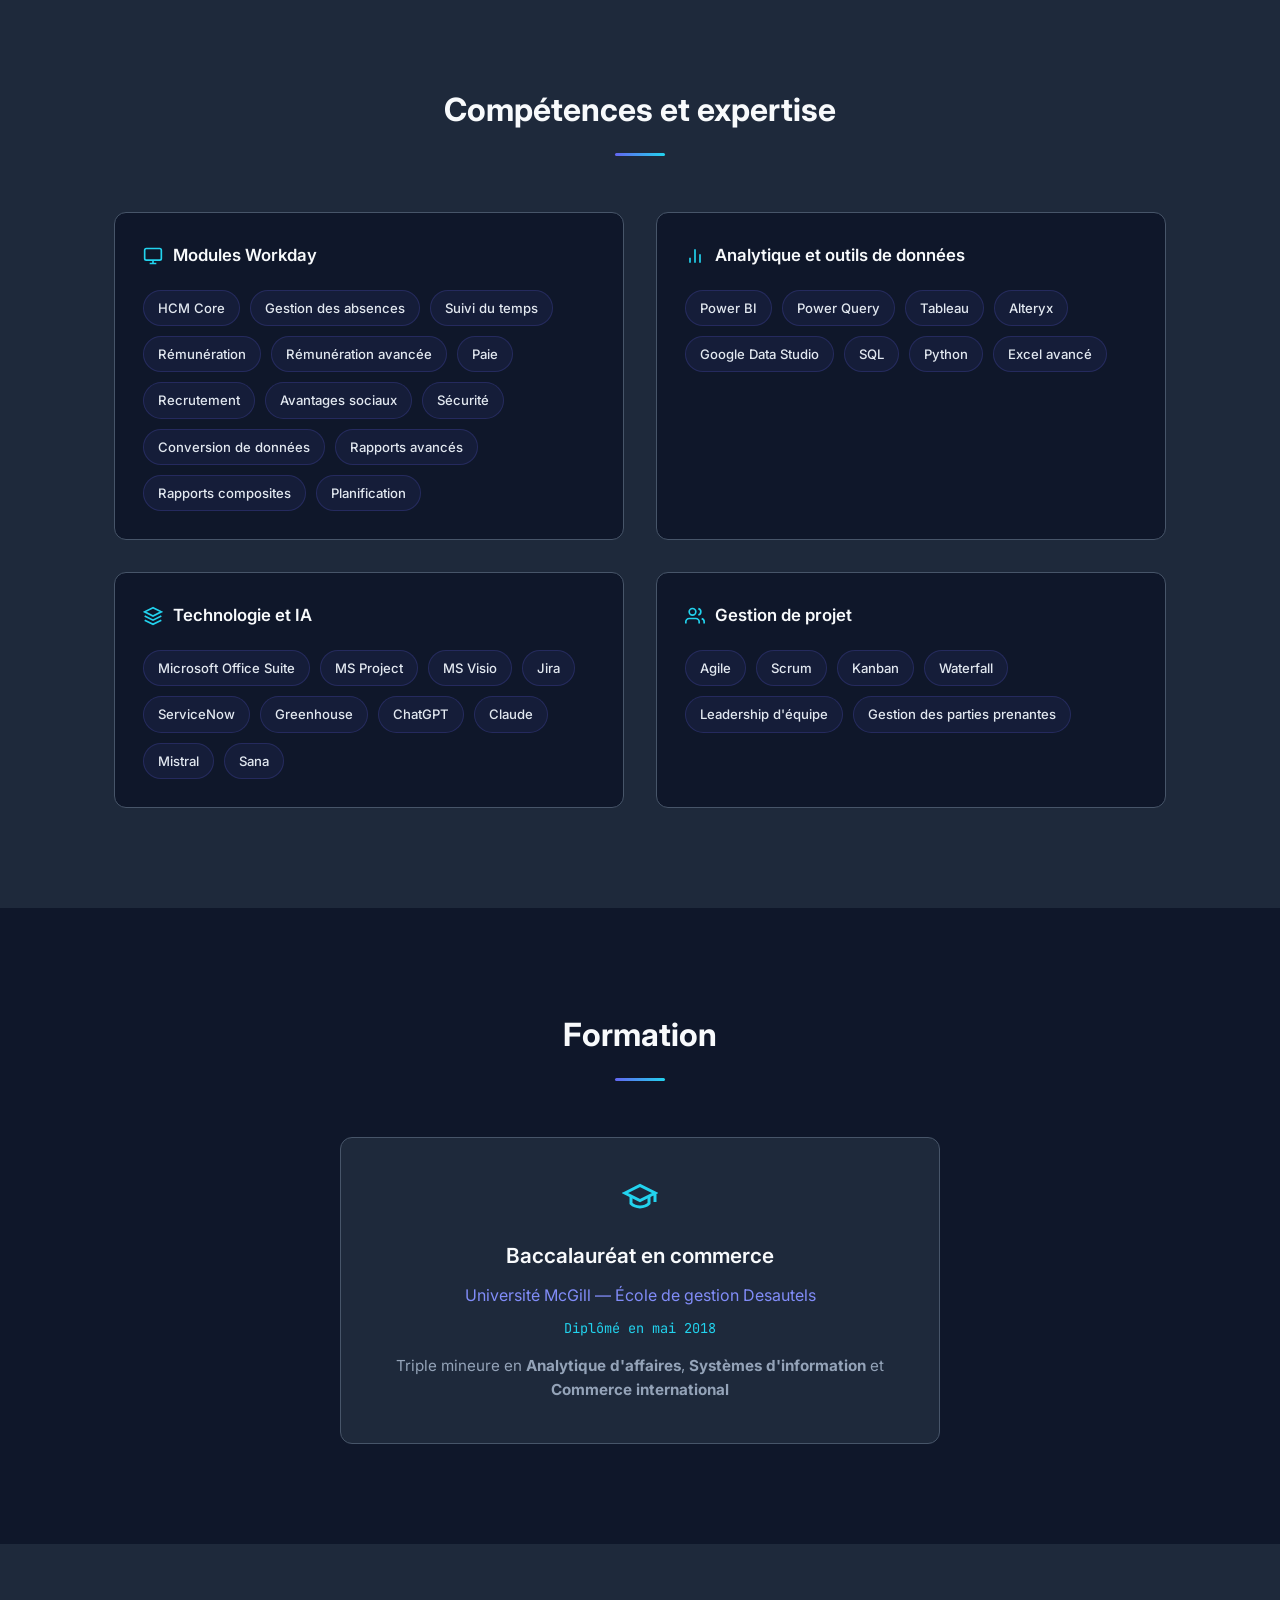
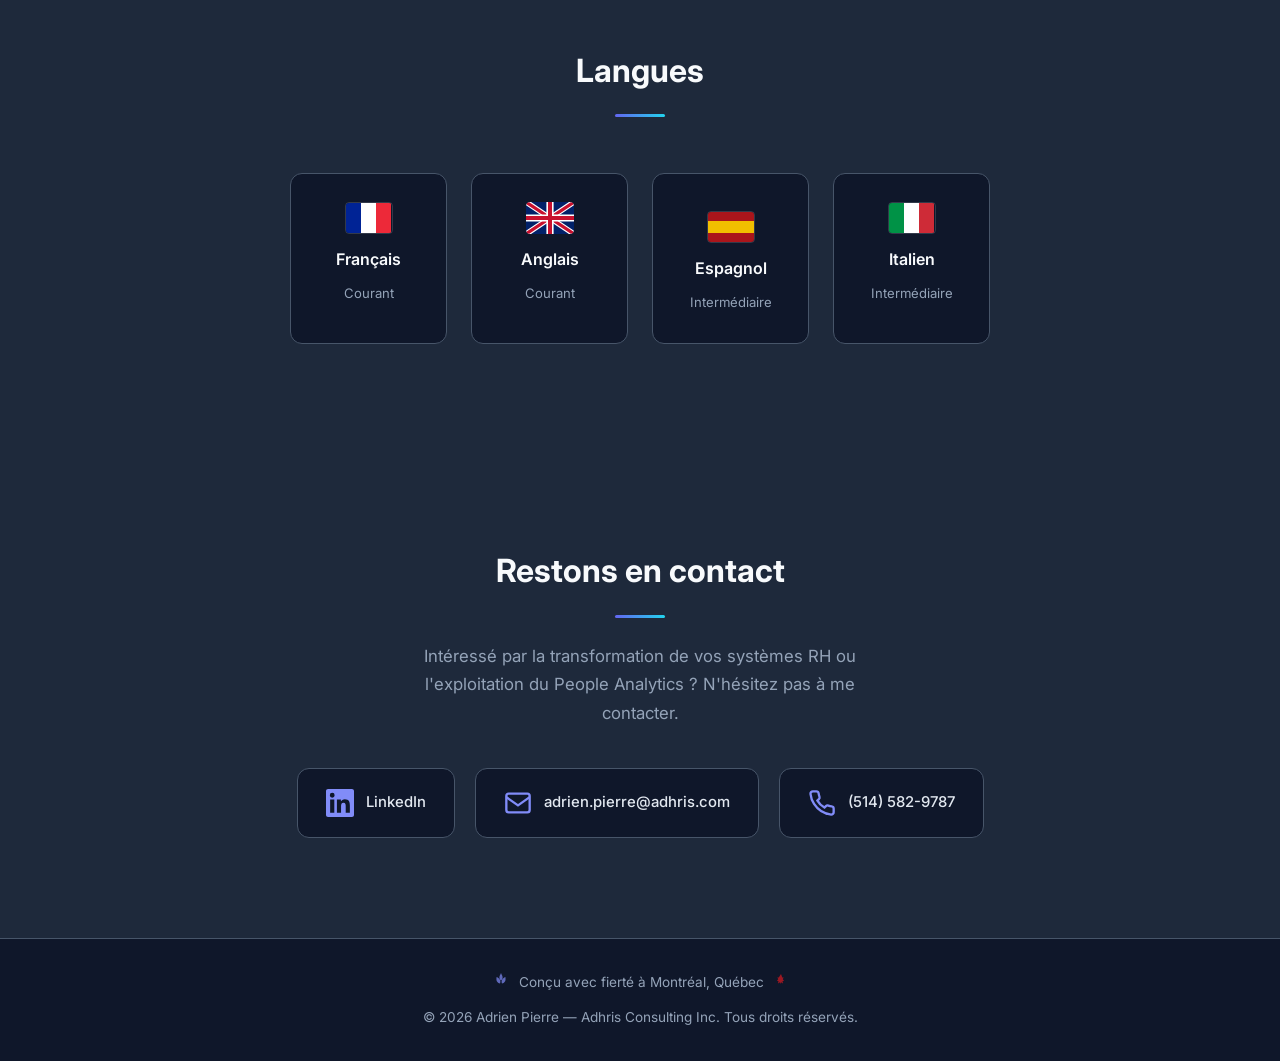
==== commit 1eb3b299: "Enhance About Me section with SA/PM-grade content and metrics - Rewrite narrative with value proposi" ====
--- a/index-fr.html
+++ b/index-fr.html
@@ -83,31 +83,46 @@
             <h2 class="section-title">&Agrave; propos</h2>
             <div class="about-grid">
                 <div class="about-text">
-                    <p><strong>Architecte Solutions Workday</strong> avec une vaste exp&eacute;rience en HCM, Gestion des absences, Suivi du temps, Rapports avanc&eacute;s et composites, ainsi qu'en R&eacute;mun&eacute;ration, R&eacute;mun&eacute;ration avanc&eacute;e, Paie, S&eacute;curit&eacute;, Avantages sociaux et Conversion de donn&eacute;es.</p>
-                    <p><strong>8 ans d'exp&eacute;rience en impl&eacute;mentation Workday</strong> incluant Phase 1, Phase 2, Phase X et AMS pour plus de 10 clients au Canada, aux &Eacute;tats-Unis et en Europe.</p>
-                    <p>Apr&egrave;s 3 ans en tant que consultant chez <strong>PwC Canada</strong> (2018&ndash;2021), j'exerce depuis 5 ans comme consultant ind&eacute;pendant, incorpor&eacute; au Canada sous le nom <strong>Adhris Consulting Inc.</strong></p>
+                    <p><strong>Architecte Solutions &amp; Gestionnaire de produit Workday</strong> sp&eacute;cialis&eacute; dans les impl&eacute;mentations HCM de bout en bout &mdash; de la D&eacute;couverte et la Conception &agrave; la Configuration, les Tests, le Basculement et le Go-Live. Je traduis des exigences m&eacute;tier RH complexes en solutions Workday &eacute;volutives qui g&eacute;n&egrave;rent des r&eacute;sultats mesurables.</p>
+                    <p>Expertise fonctionnelle approfondie en <strong>Gestion des absences, Suivi du temps, Rapports avanc&eacute;s et composites, HCM Core, R&eacute;mun&eacute;ration, Paie, S&eacute;curit&eacute;, Avantages sociaux</strong> et <strong>Conversion de donn&eacute;es</strong>. Capacit&eacute; &eacute;prouv&eacute;e &agrave; diriger des &eacute;quipes interfonctionnelles, g&eacute;rer les parties prenantes &agrave; tous les niveaux &mdash; des analystes aux dirigeants &mdash; et livrer dans les d&eacute;lais en environnement exigeant.</p>
+                    <p><strong>8 ans d'exp&eacute;rience Workday</strong> couvrant des d&eacute;ploiements Phase 1 greenfield, des lancements de modules Phase 2, de l'optimisation AMS et des int&eacute;grations F&amp;A complexes pour <strong>plus de 10 clients</strong> au Canada, aux &Eacute;tats-Unis et en Europe.</p>
+                    <p>Apr&egrave;s 3 ans chez <strong>PwC Canada</strong> (2018&ndash;2021) o&ugrave; j'ai b&acirc;ti mes fondations en impl&eacute;mentation, j'ai fond&eacute; <strong>Adhris Consulting Inc.</strong> pour offrir du conseil ind&eacute;pendant et centr&eacute; sur le client &mdash; combinant la rigueur Big 4 avec l'agilit&eacute; d'une pratique sp&eacute;cialis&eacute;e.</p>
                 </div>
                 <div class="about-highlights">
                     <div class="highlight-card">
                         <div class="highlight-icon">
                             <svg width="28" height="28" viewBox="0 0 24 24" fill="none" stroke="currentColor" stroke-width="2"><path d="M12 2L2 7l10 5 10-5-10-5zM2 17l10 5 10-5M2 12l10 5 10-5"/></svg>
                         </div>
-                        <h3>10+ Impl&eacute;mentations</h3>
-                        <p>Phase 1, Phase 2, Phase X et AMS dans les secteurs Finance, Sant&eacute;, M&eacute;dias, Tech, Commerce de d&eacute;tail et plus</p>
+                        <h3>10+ Impl&eacute;mentations bout en bout</h3>
+                        <p>Livraison compl&egrave;te en Phase 1, Phase 2, Phase X et AMS &mdash; Finance, Sant&eacute;, M&eacute;dias, Tech, Commerce de d&eacute;tail, T&eacute;l&eacute;com et Assurance</p>
+                    </div>
+                    <div class="highlight-card">
+                        <div class="highlight-icon">
+                            <svg width="28" height="28" viewBox="0 0 24 24" fill="none" stroke="currentColor" stroke-width="2"><path d="M17 21v-2a4 4 0 00-4-4H5a4 4 0 00-4 4v2"/><circle cx="9" cy="7" r="4"/><path d="M23 21v-2a4 4 0 00-3-3.87M16 3.13a4 4 0 010 7.75"/></svg>
+                        </div>
+                        <h3>90 000+ Employ&eacute;s impact&eacute;s</h3>
+                        <p>Solutions livr&eacute;es pour des organisations de 1 000 &agrave; 30 000 employ&eacute;s, incluant des d&eacute;ploiements multi-pays &agrave; l'&eacute;chelle mondiale</p>
                     </div>
                     <div class="highlight-card">
                         <div class="highlight-icon">
                             <svg width="28" height="28" viewBox="0 0 24 24" fill="none" stroke="currentColor" stroke-width="2"><path d="M21 12a9 9 0 01-9 9m9-9a9 9 0 00-9-9m9 9H3m9 9a9 9 0 01-9-9m9 9c1.66 0 3-4.03 3-9s-1.34-9-3-9m0 18c-1.66 0-3-4.03-3-9s1.34-9 3-9"/></svg>
                         </div>
-                        <h3>Port&eacute;e mondiale</h3>
-                        <p>Projets au Canada, aux &Eacute;tats-Unis et dans plus de 30 pays en Europe</p>
+                        <h3>Mondial et bilingue</h3>
+                        <p>Projets au Canada, aux &Eacute;tats-Unis et dans plus de 30 pays en Europe. Parfaitement bilingue fran&ccedil;ais-anglais avec espagnol et italien fonctionnels</p>
                     </div>
                     <div class="highlight-card">
                         <div class="highlight-icon">
-                            <svg width="28" height="28" viewBox="0 0 24 24" fill="none" stroke="currentColor" stroke-width="2"><path d="M17 21v-2a4 4 0 00-4-4H5a4 4 0 00-4 4v2"/><circle cx="9" cy="7" r="4"/><path d="M23 21v-2a4 4 0 00-3-3.87M16 3.13a4 4 0 010 7.75"/></svg>
-                        </div>
-                        <h3>Leadership d'&eacute;quipe</h3>
-                        <p>Gestion d'&eacute;quipes d'analystes et de consultants, SCRUM master et expert Workday</p>
+                            <svg width="28" height="28" viewBox="0 0 24 24" fill="none" stroke="currentColor" stroke-width="2"><circle cx="12" cy="8" r="7"/><polyline points="8.21 13.89 7 23 12 20 17 23 15.79 13.88"/></svg>
+                        </div>
+                        <h3>5 Certifications actives</h3>
+                        <p>Certifi&eacute; Workday en HCM Core, Suivi du temps, Absences et cong&eacute;s, Rapports avanc&eacute;s et Rapports composites (2024R2)</p>
+                    </div>
+                    <div class="highlight-card">
+                        <div class="highlight-icon">
+                            <svg width="28" height="28" viewBox="0 0 24 24" fill="none" stroke="currentColor" stroke-width="2"><path d="M18 20V10M12 20V4M6 20v-6"/></svg>
+                        </div>
+                        <h3>People Analytics et BI</h3>
+                        <p>Tableaux de bord ex&eacute;cutifs, rapports KPI et int&eacute;gration de donn&eacute;es sur Workday, Power BI, Tableau et plateformes BI tierces</p>
                     </div>
                 </div>
             </div>
